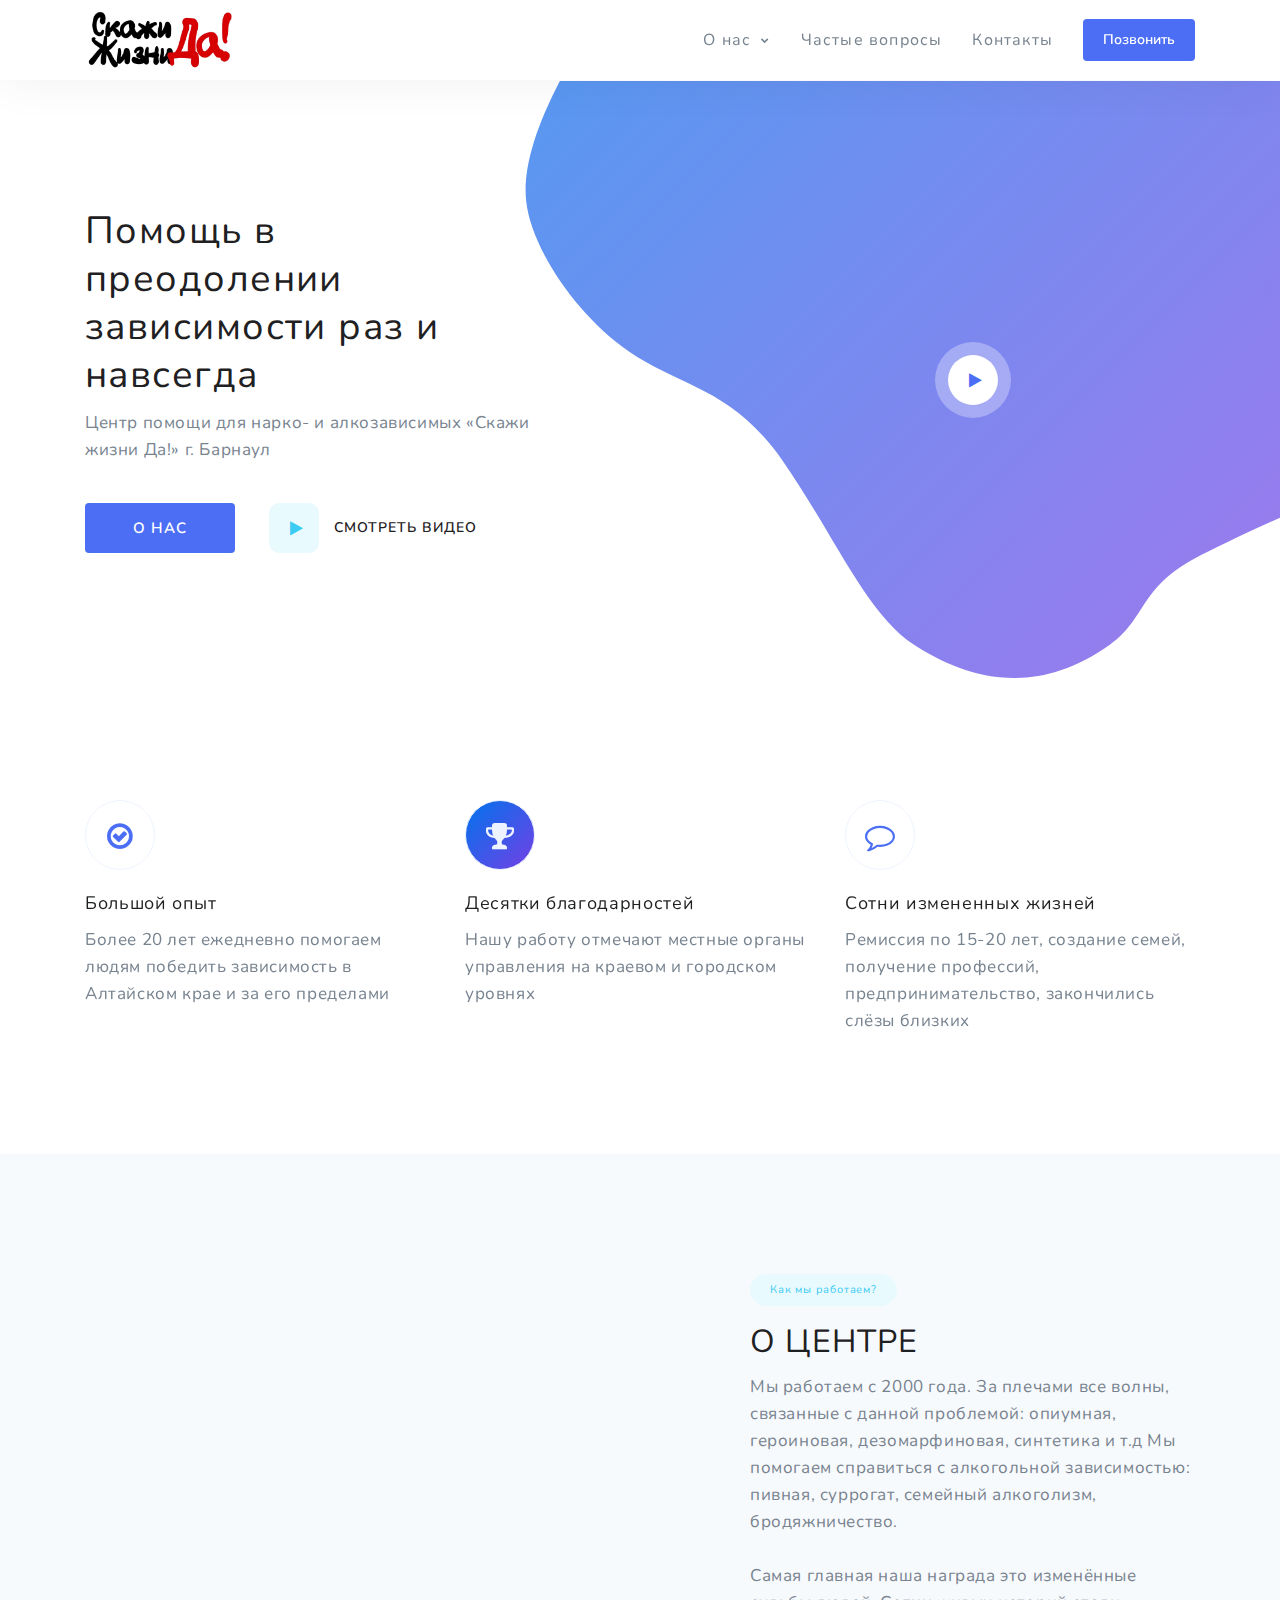
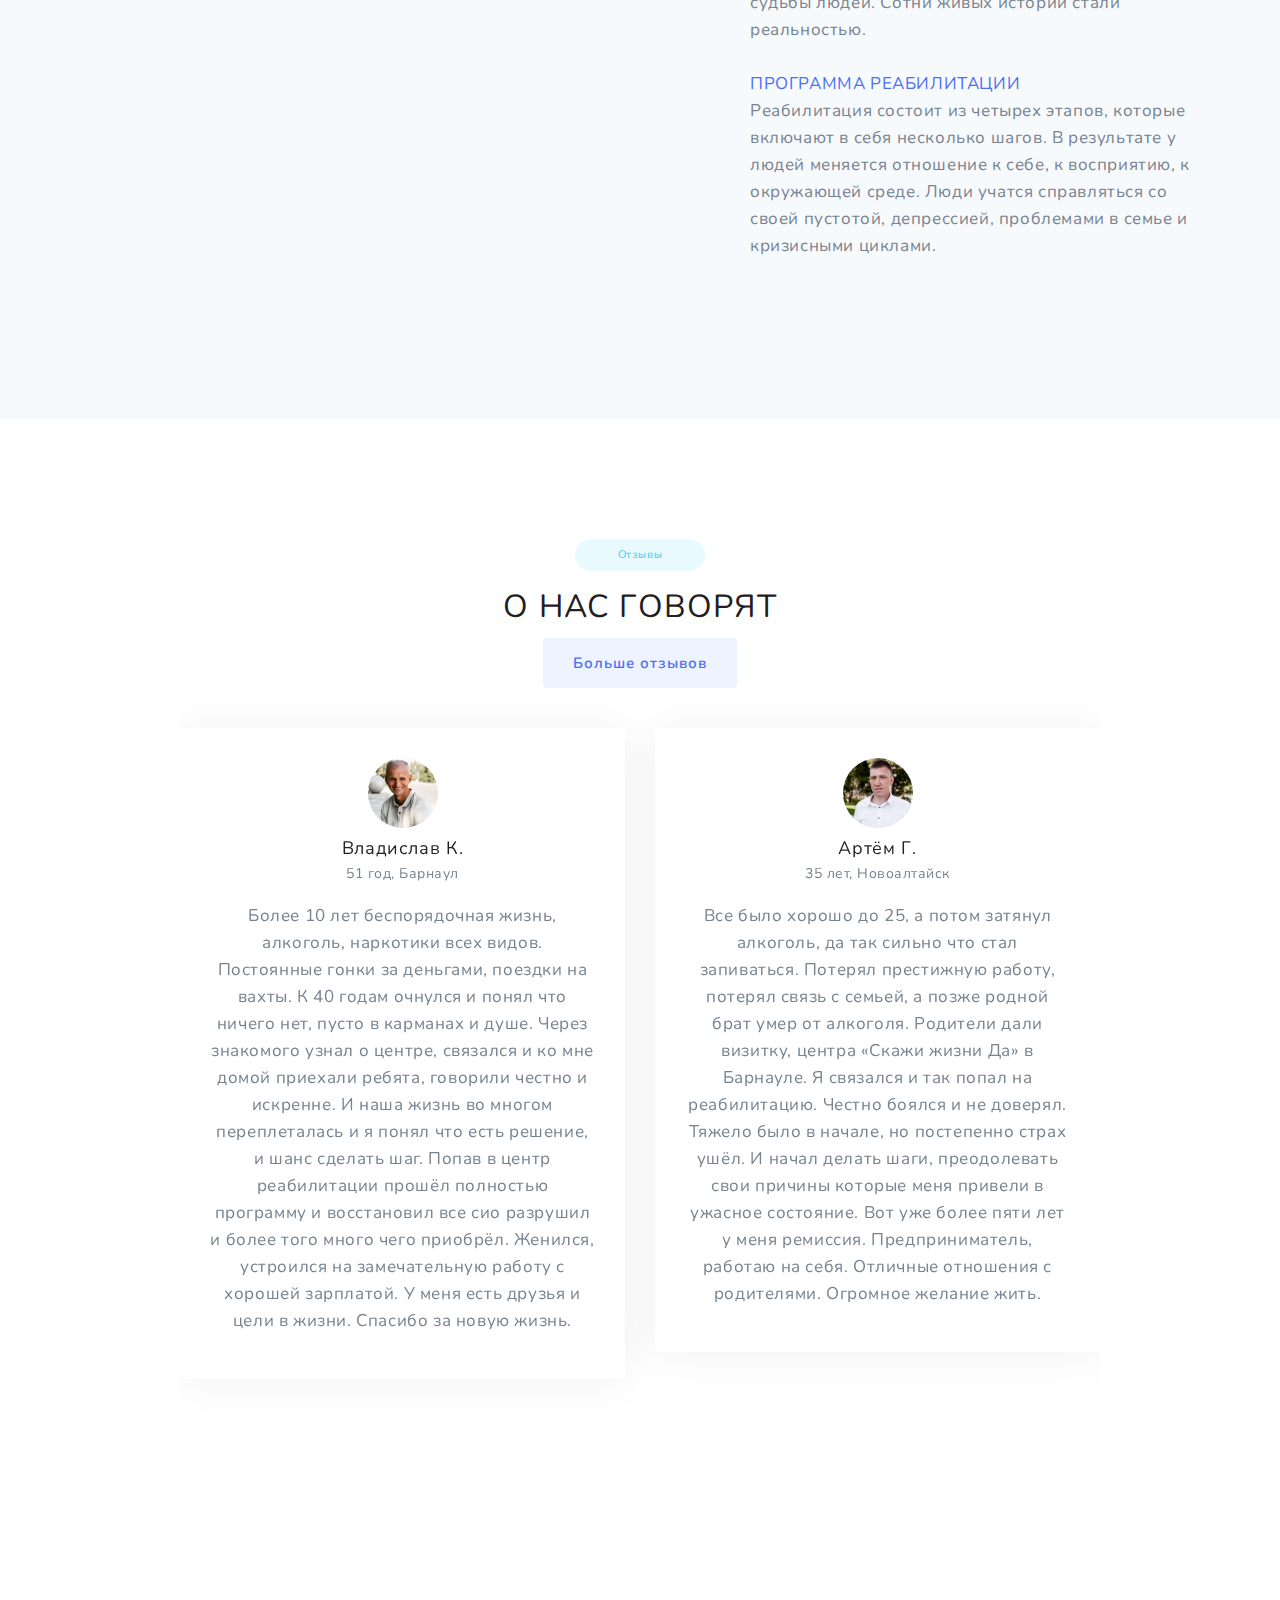
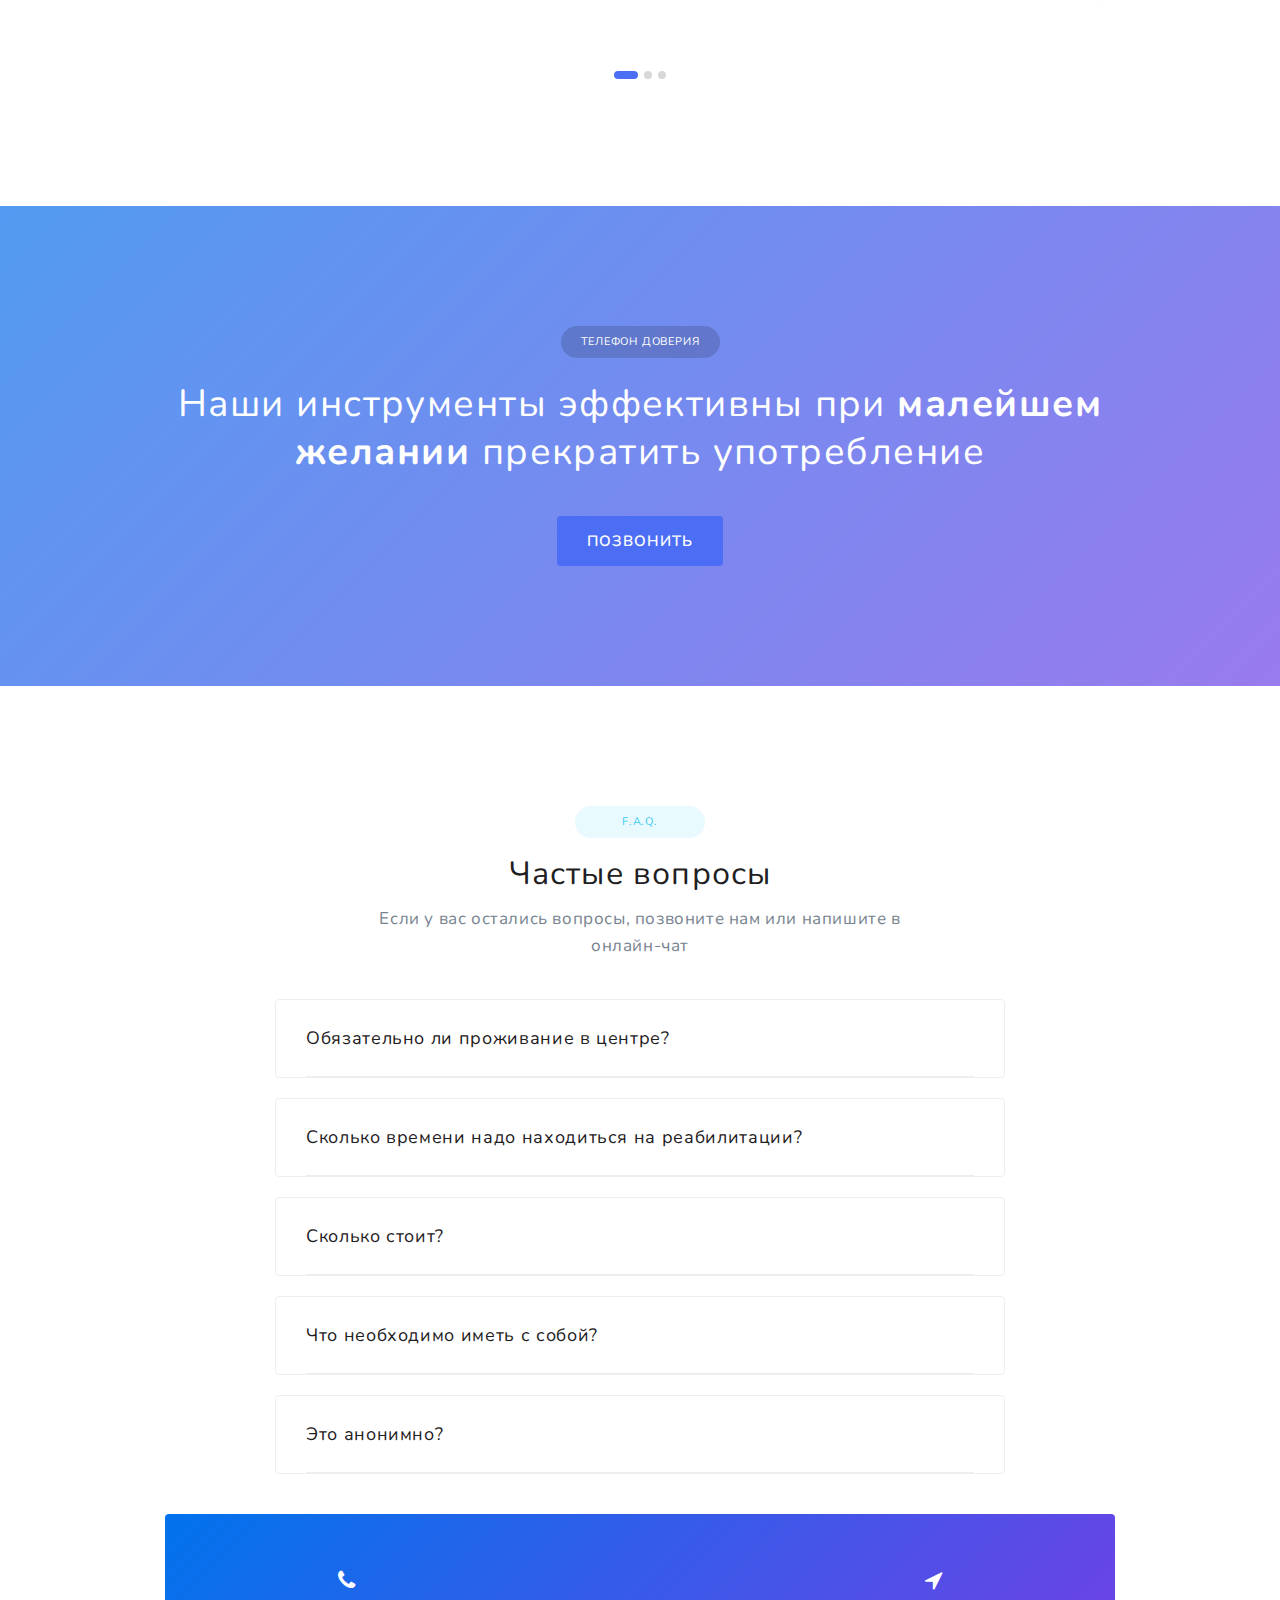
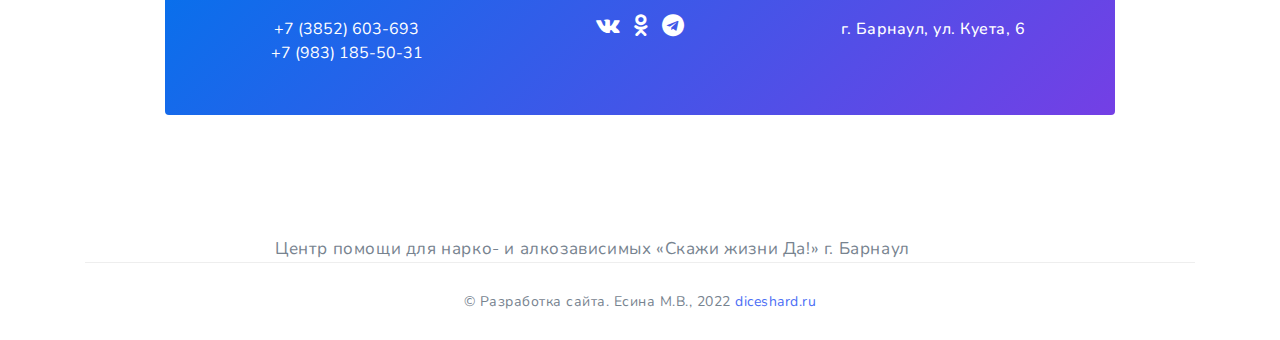
==== index.html @ d2ffb4a4 "photos renamed" ====
<!DOCTYPE html>
<html lang="en">
<head>
	<meta charset="UTF-8">
	<meta http-equiv="X-UA-Compatible" content="IE=edge">
	<meta name="viewport" content="width=device-width, initial-scale=1">
	<title>Центр помощи для нарко- и алкозависимых «Скажи жизни Да!» г. Барнаул</title>
	<meta name="description" content="Реабилитационный центр Барнаул - Скажи жизни да" />
	<meta name="keywords" content="Реабилитация, зависимость, наркомания, алкоголизм, курение, Барнаул, реабилитационный центр" />
	<meta name="author" content="tempload" />

	<!-- Favicon -->
	<link rel="icon" type="image/png" href="assets/images/favicon/favicon.png" />

	<!-- Bootstrap & Plugins CSS -->
	<link href="assets/css/bootstrap.min.css" rel="stylesheet" type="text/css">
	<link href="assets/css/owl.carousel.min.css" rel="stylesheet" type="text/css">
	<link href="assets/css/owl.theme.default.min.css" rel="stylesheet" type="text/css">
	<link href="assets/css/modal-video.min.css" rel="stylesheet" type="text/css">


	<!-- Custom CSS -->
	<link href="assets/css/theme.css" rel="stylesheet" type="text/css">
	<link rel="stylesheet" href="assets/font-awesome/css/font-awesome.css">
</head>
<body>


	<!-- ***** Preloader Start ***** -->
	<div id="preloader">
		<div id="loader" class="spinner">
			<div id="shadow"></div>
			<div id="box"></div>
		</div>
	</div>
	<!-- ***** Preloader End ***** -->


	<!-- Header Start -->
	<header class="main-nav-container box">
		<div class="container">
			<div class="row">
				<div class="col-lg-12">
					<div class="main-nav">
						<!-- Logo Start -->
						<a href="/rehab22/" class="logo pull-left d-flex align-items-center" style="text-decoration: none">
							<img src="assets/images/logo/logo.svg" alt="" width="150">
						</a>
						<!-- Logo End -->

						<!-- Navigation Start -->
						<nav class="menu pull-right">
							<ul class="menu-container list-unstyled d-flex align-items-center">
								<!-- Mega Menu Start -->
								<li class="menu-item open-mini-menu">
									<a class="nav-link submenu-icon" href="javascript:;">О нас</a>
									<div class="mini-menu box overflow-hidden rounded-bottom">
										<div class="row no-gutters">
											<div class="col-lg-6">
												<div class="mini-menu-img imgfix overlay-gradient opacity-80">
													<img src="assets/images/photos/welcome/b1.jpg" alt="">
													<div class="content text-center p-25">
														<h3 class="text-white">Измени свою жизнь уже сейчас!</h3>
														<p class="text-white m-b-20">Звонки анонимны</p>
														<a href="tel:+79831855031" class="button button-success transition-3d-hover text-uppercase">Позвонить</a>
													</div>
												</div>
											</div>
											<div class="col-lg-6 p-l-r-10">
												<a href="#about" class="icon-item border-bottom d-flex justify-content-start align-items-center">
													<div class="text">
														<h6>О центре</h6>
													</div>
												</a>
												<a href="#feedback" class="icon-item border-bottom d-flex justify-content-start align-items-center">
													<div class="text">
														<h6>Отзывы</h6>
													</div>
												</a>
												<a href="materials.html" class="icon-item border-bottom d-flex justify-content-start align-items-center">
													<div class="text">
														<h6>Памятка родителям</h6>
													</div>
												</a>
											</div>
										</div>
									</div>
								</li>
								<!-- Mega Menu End -->

								<!-- Mini Menu Start -->
								<li class="menu-item">
									<a class="nav-link" href="#faq">Частые вопросы</a>
								</li>
								<!-- Mini Menu End -->

								<!-- Mini Menu Start -->
								<li class="menu-item">
									<a class="nav-link" href="#contact">Контакты</a>
								</li>
								<!-- Mini Menu End -->

								<li class="menu-item d-none d-lg-block">
									<a class="nav-button transition-3d-hover" href="tel:+79831855031" target="_blank">Позвонить</a>
								</li>
							</ul>
						</nav>
						<!-- Navigation End -->

						<a class="menu-trigger">
							<span>Меню</span>
						</a>
					</div>
				</div>
			</div>
		</div>
	</header>
	<!-- Header End -->


	<!-- Welcome Start -->
	<section class="welcome-overlay d-flex align-items-center m-t-80">
		<div class="background">
			<div class="bg-image imgfix overlay-gradient opacity-70">
				<img src="assets/images/photos/2.png" alt="">
			</div>
			<div class="bg-1">
				<img src="assets/images/welcome/1.svg" alt="">
			</div>
		</div>
		<div class="content">
			<div class="container">
				<div class="row">
					<div class="col-lg-5">
						<h1 class="m-b-10">Помощь в преодолении зависимости раз и навсегда</h1>
						<p class="m-b-40">Центр помощи для нарко- и алкозависимых «Скажи жизни Да!» г. Барнаул</p>
						<div class="buttons d-flex align-items-center">
							<a href="#about" class="button button-primary transition-3d-hover m-r-30 sm-m-r-0">О НАС</a>
							<a data-video-id="_M1IY6VPi_w" class="video-button oval js-video-btn ml-1 cursor-pointer">
								<div class="play"><i class="fa fa-play"></i></div>
								<span class="video-btn-text">СМОТРЕТЬ ВИДЕО</span>
							</a>
						</div>
					</div>
					<div class="offset-lg-2 col-lg-5 d-flex align-items-center justify-content-center">
						<a data-video-id="_M1IY6VPi_w" class="play-button center-center js-video-btn cursor-pointer">
							<i class="fa fa-play"></i>
						</a>
					</div>
				</div>
			</div>
		</div>
	</section>
	<!-- Welcome End -->
	<!-- Features Start -->
	<section class="p-t-120 p-b-90">
		<div class="container">
			<div class="row">
				<!-- item start -->
				<div class="col-lg-4 col-md-6 col-12 m-b-30" data-scroll-reveal="enter bottom move 50px over 0.6s after 0.2s">
					<div class="features-white-circle gradient">
						<div class="icon m-b-20">
							<i class="fa fa-check-circle-o"></i>
						</div>
						<h5 class="m-b-10">Большой опыт</h5>
						<p>Более 20 лет ежедневно помогаем людям победить зависимость в Алтайcком крае и за его пределами </p>
					</div>
				</div>
				<!-- item end -->

				<!-- item start -->
				<div class="col-lg-4 col-md-6 col-12 m-b-30" data-scroll-reveal="enter bottom move 50px over 0.6s after 0.4s">
					<div class="features-white-circle gradient active">
						<div class="icon m-b-20">
							<i class="fa fa-trophy"></i>
						</div>
						<h5 class="m-b-10">Десятки благодарностей</h5>
						<p>Нашу работу отмечают местные органы управления на краевом и городском уровнях</p>
					</div>
				</div>
				<!-- item end -->

				<!-- item start -->
				<div class="col-lg-4 col-md-6 col-12 m-b-30" data-scroll-reveal="enter bottom move 50px over 0.6s after 0.6s">
					<div class="features-white-circle gradient">
						<div class="icon m-b-20">
							<i class="fa fa-comment-o"></i>
						</div>
						<h5 class="m-b-10">Сотни измененных жизней</h5>
						<p>Ремиссия по 15-20 лет, создание семей, получение профессий, предпринимательство, закончились слёзы близких</p>
					</div>
				</div>
				<!-- item end -->

			</div>
		</div>
	</section>
	<!-- Features End -->


	<!-- About Start -->
	<section class="p-t-120 p-b-120 section-blue" id="about">
		<div class="container">
			<div class="row d-flex align-items-center">
				<!-- left column start -->
				<div class="col-lg-6 sm-margin-bottom-30">
					<div class="row">
						<div class="col-6">
							<div class="h-small rounded overflow-hidden imgfix-animate m-b-30" data-scroll-reveal="enter left move 50px over 0.6s after 0.2s">
								<img src="assets/images/photos/about/01.jpg" alt="">
							</div>
							<div class="h-large rounded overflow-hidden imgfix-animate" data-scroll-reveal="enter left move 50px over 0.6s after 0.2s">
								<img src="assets/images/photos/about/02.jpg" alt="">
							</div>
						</div>
						<div class="col-6">
							<div class="h-large rounded overflow-hidden imgfix-animate m-b-30" data-scroll-reveal="enter right move 50px over 0.6s after 0.2s">
								<img src="assets/images/photos/about/03.jpg" alt="">
							</div>
							<div class="h-small rounded overflow-hidden imgfix-animate" data-scroll-reveal="enter right move 50px over 0.6s after 0.2s">
								<img src="assets/images/photos/about/04.jpg" alt="">
							</div>
						</div>
					</div>
				</div>
				<!-- left column end -->

				<!-- right column start -->
				<div class="offset-lg-1 col-lg-5">
					<div class="header-badge m-b-15">Как мы работаем?</div>
					<h2 class="m-b-10 text-uppercase">О центре</h2>
					<p class="m-b-40">Мы работаем с 2000 года.
За плечами все волны, связанные с данной проблемой: опиумная, героиновая, дезомарфиновая, синтетика и т.д
Мы помогаем справиться с алкогольной зависимостью: пивная, суррогат, семейный алкоголизм, бродяжничество.
						<br><br>
Самая главная наша награда это изменённые судьбы людей. Сотни живых историй стали реальностью.
<br><br><span class="text-color-primary text-uppercase">Программа реабилитации</span><br>
Реабилитация состоит из четырех этапов, которые включают в себя несколько шагов.
						В результате у людей меняется отношение к себе, к восприятию, к окружающей среде. Люди учатся справляться со своей пустотой, депрессией, проблемами в семье и кризисными циклами.
</p>
				</div>
				<!-- right column end -->
			</div>
		</div>
	</section>
	<!-- About End -->


	<!-- Clients Start -->
	<section class="p-t-120 p-b-120" id="feedback">
		<div class="container">
			<div class="row text-center">
				<div class="offset-lg-3 col-lg-6">
					<div class="header-badge m-b-15">Отзывы</div>
					<h2 class="m-b-10 text-uppercase">О нас говорят</h2>
					<a href="https://yandex.ru/maps/197/barnaul/?ll=83.649661%2C53.312331&mode=poi&poi%5Bpoint%5D=83.649015%2C53.312415&poi%5Buri%5D=ymapsbm1%3A%2F%2Forg%3Foid%3D186189930567&tab=reviews&z=18.69" target="_blank" class="button button-primary-soft transition-3d-hover">Больше отзывов</a>
				</div>
			</div>
			<div class="row">
				<div class="offset-lg-1 col-lg-10">
					<div class="slider-2-col owl-carousel blue-dots padding-slider">
						<!-- item start -->
						<div class="box rounded p-30 text-center">
							<div class="profile-photo d-inline-block rounded-circle overflow-hidden">
								<img src="assets/images/photos/profile/70/1.jpg" alt="">
							</div>
							<h5>Владислав К.</h5>
							<span class="d-block m-b-15">51 год, Барнаул</span>
							<p class="m-b-15">Более 10 лет беспорядочная жизнь, алкоголь, наркотики всех видов. Постоянные гонки за деньгами, поездки на вахты. К 40 годам очнулся и понял что ничего нет, пусто в карманах и душе. Через знакомого узнал о центре, связался и ко мне домой приехали ребята, говорили честно и искренне. И наша жизнь во многом переплеталась и я понял что есть решение, и шанс сделать шаг. Попав в центр реабилитации прошёл полностью программу и восстановил все сио разрушил и более того много чего приобрёл. Женился, устроился на замечательную работу с хорошей зарплатой. У меня есть друзья и цели в жизни. Спасибо за новую жизнь.</p>
						</div>
						<!-- item end -->

						<!-- item start -->
						<div class="box rounded p-30 text-center">
							<div class="profile-photo d-inline-block rounded-circle overflow-hidden">
								<img src="assets/images/photos/profile/70/2.jpg" alt="">
							</div>
							<h5>Артём Г.</h5>
							<span class="d-block m-b-15">35 лет, Новоалтайск</span>
							<p class="m-b-15">Все было хорошо до 25, а потом затянул алкоголь, да так сильно что стал запиваться. Потерял престижную работу, потерял связь с семьей, а позже родной брат умер от алкоголя.
Родители дали визитку, центра «Скажи жизни Да» в Барнауле. Я связался и так попал на реабилитацию. Честно боялся и не доверял. Тяжело было в начале, но постепенно страх ушёл. И начал делать шаги, преодолевать свои причины которые меня привели в ужасное состояние. Вот уже более пяти лет у меня ремиссия. Предприниматель, работаю на себя. Отличные отношения с родителями. Огромное желание жить.</p>
						</div>
						<!-- item end -->

						<!-- item start -->
						<div class="box rounded p-30 text-center">
							<div class="profile-photo d-inline-block rounded-circle overflow-hidden">
								<img src="assets/images/photos/profile/70/3.jpg" alt="">
							</div>
							<h5>Влад Б.</h5>
							<span class="d-block m-b-15">52 года, Новосибирск</span>
							<p class="m-b-15">Около 20 лет наркозависимость, потеря отношений со всеми родственниками. Потерял весь смысл жизни. Так привык жить под наркотиками, что даже не мог представить как можно по другому. Страх бросить, потому что не верил что получится, и не понимал и что дальше. 20 лет это большой стаж. Привычки, мысли, окружение и образ жизни. Слёзы матери, меня все таки побудили по интересоваться как можно выйти из этого. Мама была в возрасте, и для меня это стало сильным толчком. Вдруг получится.
Встретил знакомого, которого очень хорошо знал и до и после. И был в шоке, как он изменился. Рассказал что уже больше года как вернулся из Барнаула, центра помощи. И ему сильно помогли. Он созвонился и на следующий день я поехал. Был удивлён отношением ко мне, ведь я наркоман конченый. Изо дня в день мне было не легко, но с помощью ребят справлялся со своими трудностями. И вот уже 9 лет, я веду трезвый образ жизни. Я знаю что такое счастье и настоящая радость.</p>
						</div>
						<!-- item end -->

						<!-- item start -->
						<div class="box rounded p-30 text-center">
							<div class="profile-photo d-inline-block rounded-circle overflow-hidden">
								<img src="assets/images/photos/profile/70/4.jpg" alt="">
							</div>
							<h5>Евгения С. </h5>
							<span class="d-block m-b-15">38 лет, Барнаул</span>
							<p class="m-b-15">Родилась не далеко столицы края, жизнь как жизнь. Молодой возраст, хотелось интересоваться чем-то, узнавать новые ощущения. И так я попробовала наркотики, как обычно, думала, попробовала и брошу. Но не тут то было, затянуло, хотелось покончить жизнью.
Проблема стала очевидна родителям и родственникам. Узнали о таком центре в городе, и помогли мне туда уехать. Не знала куда, зачем, до конца не понимала, что дальше. Но буквально на следующий день мне стало спокойно, и что удивительно у меня не было ломки, сон быстро восстановился. И я стала проходить программу, счастью родителей не было предела. Моя жизнь наполнилась красками, творчеством и активностью. Через три года я вышла замуж и стала мамой. 10 лет я живу полноценней жизнью и счастлива. Не вспоминая все прошлое. Спасибо центру за помощь.</p>
						</div>
						<!-- item end -->
						<!-- item start -->
						<div class="box rounded p-30 text-center">
							<div class="profile-photo d-inline-block rounded-circle overflow-hidden">
								<img src="assets/images/photos/profile/70/5.jpg" alt="">
							</div>
							<h5>Алексндр П.</h5>
							<span class="d-block m-b-15">47 лет, Барнаул </span>
							<p class="m-b-15">47 лет, Барнаул
В 90х замотало по полной, криминал, улица, наркотики. Несколько отбываний в местах не столь отдаленных. В суматохе жизни, женился и родили ребёнка. Было страшно за будущее сына. Все развалилось спусти три года. Я опять в тюрьме. Вышел и за старое..
И вот сижу разбитый, худой, смерть перед глазами. И здесь товарищ рассказывает о центре. И тут что-то нашло на меня, и тут же поехал. Что мне помогло добиться результата? Это больная пропасть и решение. Это мне дало сильный толчок. Сегодня восстановил отношения семьей, сын не нарадуется, я высококвалифицированный специалист, с хорошей зарплатой. Жизнь кипит, все отлично. Уже 8 лет и только вперёд!</p>
						</div>
						<!-- item end -->

					</div>
				</div>
			</div>
		</div>
	</section>
	<!-- Clients End -->


	<!-- Parallax Start -->
	<section class="parallax overlay-gradient opacity-70" data-image-src="assets/images/photos/5.png">
		<div class="content">
			<div class="container">
				<div class="row text-center">
					<div class=" col-lg-12">
						<div class="header-badge-black m-b-15 text-uppercase">Телефон доверия</div>
						<h1 class="display-5 text-white m-b-40">Наши инструменты эффективны при <strong>малейшем желании</strong> прекратить употребление </h1>
						<a href="tel:+79831855031" class="button button-primary transition-3d-hover text-uppercase">Позвонить</a>
					</div>
				</div>
			</div>
		</div>
	</section>
	<!-- Parallax End -->

		<!-- Faq Start -->
	<section class="p-t-120 p-b-100" id="faq">
		<div class="container">
			<div class="row text-center">
				<div class="offset-lg-3 col-lg-6">
					<div class="header-badge m-b-15">F.A.Q.</div>
					<h2 class="m-b-10">Частые вопросы</h2>
					<p class="m-b-40">Если у вас остались вопросы, позвоните нам или напишите в онлайн-чат</p>
				</div>
			</div>
			<div class="row">
				<div class="offset-lg-2 col-lg-8">
					<div class="faq" id="accordion">
						<div class="card">
							<div class="card-header" id="faqHeading-1">
								<div class="mb-0">
									<h5 class="faq-title" data-toggle="collapse" data-target="#faqCollapse-1" data-aria-expanded="true" data-aria-controls="faqCollapse-1">
										Обязательно ли проживание в центре?
									</h5>
								</div>
							</div>
							<div id="faqCollapse-1" class="collapse" aria-labelledby="faqHeading-1" data-parent="#accordion">
								<div class="card-body">
									<p>У нас проходят встречи и консультации, которые помогают в ряде вопросов. А также есть группы для тех, кто был на реабилитации, поддержка для социализации.
Курс реабилитации только стационарно, проживая в самом центре. </p>
								</div>
							</div>
						</div>
						<div class="card">
							<div class="card-header" id="faqHeading-2">
								<div class="mb-0">
									<h5 class="faq-title" data-toggle="collapse" data-target="#faqCollapse-2" data-aria-expanded="false" data-aria-controls="faqCollapse-2">
										Сколько времени надо находиться на реабилитации?
									</h5>
								</div>
							</div>
							<div id="faqCollapse-2" class="collapse" aria-labelledby="faqHeading-2" data-parent="#accordion">
								<div class="card-body">
									<p>Программа рассчитана ориентировочно от 9-12 месяцев. Но также есть индивидуальный подход. Эффективность напрямую зависит от количества времени и качества прохождения курса.</p>
								</div>
							</div>
						</div>
						<div class="card">
							<div class="card-header" id="faqHeading-3">
								<div class="mb-0">
									<h5 class="faq-title" data-toggle="collapse" data-target="#faqCollapse-3" data-aria-expanded="false" data-aria-controls="faqCollapse-3">
										Сколько стоит?
									</h5>
								</div>
							</div>
							<div id="faqCollapse-3" class="collapse" aria-labelledby="faqHeading-3" data-parent="#accordion">
								<div class="card-body">
									<p>Помощь мы оказываем бесплатно, а именно: поддержка, консультации и все инструменты, которые входят в программу. Но есть прожиточный минимум: 370 рублей в день, которые идут на питание, коммунальные услуги и бытовые средства (если есть такая возможность у человека, который поступает). Наш смысл помочь, а не заработать! </p>
								</div>
							</div>
						</div>
						<div class="card">
							<div class="card-header" id="faqHeading-4">
								<div class="mb-0">
									<h5 class="faq-title" data-toggle="collapse" data-target="#faqCollapse-4" data-aria-expanded="false" data-aria-controls="faqCollapse-4">
										Что необходимо иметь с собой?
									</h5>
								</div>
							</div>
							<div id="faqCollapse-4" class="collapse" aria-labelledby="faqHeading-4" data-parent="#accordion">
								<div class="card-body">
									<p>Принцип тот же, как когда человек поступает в больницу. Если есть возможность у человека, это постельное бельё и сменная одежда. И документ удостоверяющий личность для заключения договора об оказании социальной помощи. </p>
								</div>
							</div>
						</div>
						<div class="card">
							<div class="card-header" id="faqHeading-5">
								<div class="mb-0">
									<h5 class="faq-title" data-toggle="collapse" data-target="#faqCollapse-5" data-aria-expanded="false" data-aria-controls="faqCollapse-5">
										Это анонимно?
									</h5>
								</div>
							</div>
							<div id="faqCollapse-5" class="collapse" aria-labelledby="faqHeading-5" data-parent="#accordion">
								<div class="card-body">
									<p>Да </p>
								</div>
							</div>
						</div>
					</div>
				</div>
			</div>
		</div>
	</section>
	<!-- Faq End -->


	<!-- Map Start -->
	<section class="p-b-120 position-relative z-i-2" id="contact">
		<div class="container">
			<div class="row">
				<div class="col-lg-12">
<!--					<div class="h-400 map-canvas sm-m-b-30 rounded overflow-hidden" data-zoom="12" data-lat="-37.811085" data-lng="144.955631" data-type="roadmap" data-hue="#ffc400" data-title="Bodrum" data-icon-path="../assets/images/marker/1.png" data-content="455 West Orchard Street<br>Kings Mountain, NC 28086<br><br><a href='mailto:support@yourbrand.com'>support@yourbrand.com</a>"></div>-->
					<script type="text/javascript" charset="utf-8" async src="https://api-maps.yandex.ru/services/constructor/1.0/js/?um=constructor%3A1869a7ca67c184e9b685bbe5b8e2a020d7dfc3834c6816906e015b0f43402365&amp;width=100%25&amp;height=400&amp;lang=ru_RU&amp;scroll=true"></script>
				</div>
				<div class="offset-1 col-10 p-50 rounded back-gradient m-t-n80">
					<div class="row text-center">
						<div class="col-lg-4 sm-m-b-30 links">
							<i class="fa fa-phone f-s-22 text-white d-block m-b-20"></i>
							<a href="tel:+73852603693" class="text-white">+7 (3852) 603-693<br></a>
							<a href="tel:+79831855031" class="text-white">+7 (983) 185-50-31</a>
						</div>
						<div class="col-lg-4 links">
							<br><br>
							<span>
								<a class="link-white-d-n f-s-14" href="https://vk.com/public214115218" target="_blank"><i class="fa fa-vk f-s-22 text-white m-b-20"></i></a>
								<a class="link-white-d-n f-s-14" href="https://ok.ru/group/70000000063218" target="_blank"><i class="fa fa-odnoklassniki f-s-22 text-white mx-2"></i></a>
								<a class="link-white-d-n f-s-14" href="/" target="_blank"><i class="fa fa-telegram f-s-22 text-white m-b-20"></i></a>
							</span>
						</div>
						<div class="col-lg-4 sm-m-b-30">
							<i class="fa fa-location-arrow f-s-22 text-white d-block m-b-20"></i>
							<span class="text-white h6">г. Барнаул, ул. Куета, 6</span>
						</div>
					</div>
				</div>
			</div>
		</div>
	</section>
	<!-- Map End -->

	<button onclick="topFunction()" id="btn-up" title="Наверх"><i class="fa fa-arrow-up"></i></button>

	<!-- Footer Start -->
	<footer class="footer">
		<div class="container">
			<div class="row">
				<div class="offset-lg-2 col-lg-8">
					<p>Центр помощи для нарко- и алкозависимых «Скажи жизни Да!» г. Барнаул</p>
				</div>
			</div>

			<div class="row">
				<div class="col-lg-12 links">
					<p class="copyright text-center">© Разработка сайта. Есина М.В., 2022 <a href="https:\\diceshard.ru" class="text-color-primary">diceshard.ru</a></p>
				</div>
			</div>
		</div>
	</footer>
	<!-- Footer End -->

	<!-- jQuery -->
	<script src="assets/js/jquery-2.1.0.min.js"></script>

	<!-- Bootstrap -->
	<script src="assets/js/popper.js"></script>
	<script src="assets/js/bootstrap.min.js"></script>

	<!-- Plugins -->
	<script src="assets/js/scrollreveal.min.js"></script>
	<script src="assets/js/imgfix.min.js"></script>
	<script src="assets/js/owl.carousel.min.js"></script>
	<script src="assets/js/parallax.min.js"></script>
	<script src="assets/js/waypoints.min.js"></script>
	<script src="assets/js/jquery.counterup.min.js"></script>
	<script src="assets/js/modal-video.js"></script>
	<script src="assets/js/custom.js"></script>
	<script>window.addEventListener('DOMContentLoaded',function(){
				new ModalVideo(".js-video-btn");
			});</script>
	<script>

	</script>

	<!-- Global Init -->
	<script src="assets/js/global.js"></script>
</body>
</html>
---- assets/css/modal-video.min.css ----
@keyframes modal-video{from{opacity:0}to{opacity:1}}@keyframes modal-video-inner{from{transform:translate(0, 100px)}to{transform:translate(0, 0)}}.modal-video{position:fixed;top:0;left:0;width:100%;height:100%;background-color:rgba(0,0,0,0.5);z-index:1000000;cursor:pointer;opacity:1;animation-timing-function:ease-out;animation-duration:.3s;animation-name:modal-video;-webkit-transition:opacity .3s ease-out;-moz-transition:opacity .3s ease-out;-ms-transition:opacity .3s ease-out;-o-transition:opacity .3s ease-out;transition:opacity .3s ease-out}.modal-video-close{opacity:0}.modal-video-close .modal-video-movie-wrap{-webkit-transform:translate(0, 100px);-moz-transform:translate(0, 100px);-ms-transform:translate(0, 100px);-o-transform:translate(0, 100px);transform:translate(0, 100px)}.modal-video-body{max-width:960px;width:100%;height:100%;margin:0 auto;padding:0 10px;display:flex;justify-content:center;box-sizing:border-box}.modal-video-inner{display:flex;justify-content:center;align-items:center;width:100%;height:100%}@media (orientation: landscape){.modal-video-inner{padding:10px 60px;box-sizing:border-box}}.modal-video-movie-wrap{width:100%;height:0;position:relative;padding-bottom:56.25%;background-color:#333;animation-timing-function:ease-out;animation-duration:.3s;animation-name:modal-video-inner;-webkit-transform:translate(0, 0);-moz-transform:translate(0, 0);-ms-transform:translate(0, 0);-o-transform:translate(0, 0);transform:translate(0, 0);-webkit-transition:-webkit-transform .3s ease-out;-moz-transition:-moz-transform .3s ease-out;-ms-transition:-ms-transform .3s ease-out;-o-transition:-o-transform .3s ease-out;transition:transform .3s ease-out}.modal-video-movie-wrap iframe{position:absolute;top:0;left:0;width:100%;height:100%}.modal-video-close-btn{position:absolute;z-index:2;top:-45px;right:0;display:inline-block;width:35px;height:35px;overflow:hidden;border:none;background:transparent}@media (orientation: landscape){.modal-video-close-btn{top:0;right:-45px}}.modal-video-close-btn:before{transform:rotate(45deg)}.modal-video-close-btn:after{transform:rotate(-45deg)}.modal-video-close-btn:before,.modal-video-close-btn:after{content:'';position:absolute;height:2px;width:100%;top:50%;left:0;margin-top:-1px;background:#fff;border-radius:5px;margin-top:-6px}
---- assets/css/theme.css ----
/* ----------------------------------------------------------------------------------------
Template: Bodrum - Modular Multi Purpose HTML5 Template
Version: 1.0.8
Author: Tempload - support@tempload.com
 -----------------------------------------------------------------------------------------*/
/* ---------------------------------------------
Table of contents
------------------------------------------------
- font & settings
- keyframes
- preloader
- global
- typography
- utilities
- buttons
- header
- welcome
- parallax
- features
- blog
- pricing
- login
- faq
- footer

--------------------------------------------- */
/* 
---------------------------------------------
font & settings
--------------------------------------------- 
*/
@import url("https://fonts.googleapis.com/css?family=Nunito:300,400,600,700&display=swap&subset=latin-ext");
/* 
---------------------------------------------
keyframes
--------------------------------------------- 
*/
@keyframes loader {
  0% {
    left: -100px;
  }
  100% {
    left: 110%;
  }
}

@keyframes animate {
  17% {
    border-bottom-right-radius: 3px;
  }
  25% {
    transform: translateY(9px) rotate(22.5deg);
  }
  50% {
    transform: translateY(18px) scale(1, 0.9) rotate(45deg);
    border-bottom-right-radius: 40px;
  }
  75% {
    transform: translateY(9px) rotate(67.5deg);
  }
  100% {
    transform: translateY(0) rotate(90deg);
  }
}

@keyframes shadow {
  50% {
    transform: scale(1.2, 1);
  }
}

@-webkit-keyframes welcome-flip-animation {
  0% {
    -webkit-transform: translateY(0);
    transform: translateY(0);
  }
  50% {
    -webkit-transform: translateY(calc(-100% - -760px));
    transform: translateY(calc(-100% - -760px));
  }
  100% {
    -webkit-transform: translateY(0);
    transform: translateY(0);
  }
}

@keyframes welcome-flip-animation {
  0% {
    -webkit-transform: translateY(0);
    transform: translateY(0);
  }
  50% {
    -webkit-transform: translateY(calc(-100% - -760px));
    transform: translateY(calc(-100% - -760px));
  }
  100% {
    -webkit-transform: translateY(0);
    transform: translateY(0);
  }
}

@-webkit-keyframes driving {
  0% {
    -webkit-transform: translateY(-650px);
    transform: translateY(-650px);
  }
  100% {
    -webkit-transform: translateY(0);
    transform: translateY(0);
  }
}

@keyframes driving {
  0% {
    -webkit-transform: translateY(-650px);
    transform: translateY(-650px);
  }
  100% {
    -webkit-transform: translateY(0);
    transform: translateY(0);
  }
}

i {
  font-style: normal;
}
.links a {
  text-decoration: none;
}
.links a:hover {
  font-weight: bolder;
}
.cursor-pointer{
  cursor:pointer;
}
.material h5{
  font-weight: bold;
}
.material h6{
  font-weight: bold;
  letter-spacing: 0.60px;
  margin-top: 1rem;
}
.material ul{
  font-size: 17px;
  letter-spacing: 0.60px;
}
#btn-up {
    display: none;
    position: fixed;
    bottom: 20px;
    right: 30px;
    z-index: 99;
    border: 1px solid #EDF3FF;
    background: rgba(255, 255, 255, 0.10);
    color: rgba(76, 110, 245, 0.7);
    cursor: pointer;
    padding: 15px;
    border-radius: 4px;
    font-size: 18px;
	transition: all 0.3s ease 0s;
}

#btn-up:hover {
    background-color: #4c6ef5;
	color: white;

}
/* 
---------------------------------------------
preloader
--------------------------------------------- 
*/
#preloader {
  overflow: hidden;
  background: #4c6ef5;
  left: 0;
  right: 0;
  top: 0;
  bottom: 0;
  position: fixed;
  z-index: 9999;
}

#preloader #loader {
  position: absolute;
  top: calc(50% - 20px);
  left: calc(50% - 20px);
}

#preloader #loader #box {
  width: 50px;
  height: 50px;
  background: #fff;
  animation: animate .5s linear infinite;
  position: absolute;
  top: 0;
  left: 0;
  border-radius: 3px;
}

#preloader #loader #shadow {
  width: 50px;
  height: 5px;
  background: #000;
  opacity: 0.1;
  position: absolute;
  top: 59px;
  left: 0;
  border-radius: 50%;
  animation: shadow .5s linear infinite;
}

/* 
---------------------------------------------
global
--------------------------------------------- 
*/
html, body {
  font-family: "Nunito", sans-serif;
  font-weight: 400;
  background-color: #fff;
  font-size: 16px;
  -ms-text-size-adjust: 100%;
  -webkit-font-smoothing: antialiased;
  -moz-osx-font-smoothing: grayscale;
  overflow-x: hidden;
}

.overflow-unset {
  overflow: unset !important;
}

.overflow-initial {
  overflow: initial !important;
}

::selection {
  background: #4c6ef5;
  color: #fff;
}

::-moz-selection {
  background: #4c6ef5;
  color: #fff;
}

.body-gray {
  background: #F8F9FA;
}

ul {
  margin-bottom: 0px;
}

.section-blue {
  background: #F7FAFD !important;
}

.box {
  background: #fff;
  box-shadow: 0 2px 48px 0 rgba(0, 0, 0, 0.06);
}

.box.top-paper {
  position: relative;
}

.box.top-paper:before {
  content: '';
  position: absolute;
  width: 94%;
  height: 23px;
  top: -23px;
  left: 0px;
  right: 0px;
  margin: auto;
  border-top-left-radius: 4px;
  border-top-right-radius: 4px;
  background: #fff;
  opacity: .27;
}

.box.top-paper:after {
  content: '';
  position: absolute;
  width: 97%;
  height: 12px;
  top: -12px;
  left: 0px;
  right: 0px;
  margin: auto;
  border-top-left-radius: 4px;
  border-top-right-radius: 4px;
  background: #fff;
  opacity: .60;
}

.border-box {
  border: 1px solid #E7EAF3;
}

.bg-gray {
  background: #F8F9FA;
}

.bg-dark {
  background: #1A2A4F !important;
}

.bg-primary {
  background: #4c6ef5 !important;
}

.bg-primary-soft {
  background: #EDF3FF !important;
}

.bg-success {
  background: #3BCBF3 !important;
}

.bg-success-soft {
  background: #e9faff !important;
}

.bg-warning {
  background: #FDBF30 !important;
}

.bg-danger {
  background: #DE4437 !important;
}

.border-top {
  border-top: 1px solid #EEEEEE !important;
}

.border-bottom {
  border-bottom: 1px solid #EEEEEE !important;
}

.divider {
  border-top: 1px solid #EEEEEE;
}

.profile-photo {
  width: 70px;
  height: 70px;
  background: #EDF3FF;
}

.header-badge {
  height: 32px;
  line-height: 32px;
  text-align: center;
  background: #e9faff;
  display: inline-block;
  padding: 0px 20px;
  min-width: 130px;
  font-weight: 400;
  font-size: 11px;
  letter-spacing: 0.80px;
  color: #3BCBF3;
  -webkit-border-radius: 100px;
  -moz-border-radius: 100px;
  border-radius: 100px;
}

.header-badge-black {
  height: 32px;
  line-height: 32px;
  text-align: center;
  position: relative;
  display: inline-block;
  padding: 0px 20px;
  min-width: 130px;
  font-weight: 400;
  font-size: 11px;
  letter-spacing: 0.80px;
  color: #fff;
  overflow: hidden;
  -webkit-border-radius: 100px;
  -moz-border-radius: 100px;
  border-radius: 100px;
}

.header-badge-black:before {
  content: '';
  position: absolute;
  width: 100%;
  height: 100%;
  left: 0px;
  z-index: -1;
  opacity: .15;
  background: #000;
}

.header-badge-white {
  height: 32px;
  line-height: 32px;
  text-align: center;
  position: relative;
  display: inline-block;
  padding: 0px 20px;
  min-width: 130px;
  font-weight: 400;
  font-size: 11px;
  letter-spacing: 0.80px;
  color: #fff;
  overflow: hidden;
  -webkit-border-radius: 100px;
  -moz-border-radius: 100px;
  border-radius: 100px;
}

.header-badge-white:before {
  content: '';
  position: absolute;
  width: 100%;
  height: 100%;
  left: 0px;
  z-index: -1;
  opacity: .15;
  background: #fff;
}

.icon-list:hover p {
  padding-left: 5px;
}

.icon-list .icon {
  display: inline-block;
  width: 30px;
  height: 30px;
  line-height: 30px;
  text-align: center;
  background: #EDF3FF;
  -webkit-border-radius: 100px;
  -moz-border-radius: 100px;
  border-radius: 100px;
  color: #4c6ef5;
  font-size: 12px;
  margin-right: 15px;
}

.icon-list p {
  -webkit-transition: all 0.3s ease 0s;
  -moz-transition: all 0.3s ease 0s;
  -o-transition: all 0.3s ease 0s;
  transition: all 0.3s ease 0s;
}

.client-social li a {
  display: inline-block;
  width: 40px;
  height: 40px;
  line-height: 40px;
  -webkit-border-radius: 100px;
  -moz-border-radius: 100px;
  border-radius: 100px;
  background: #EDF3FF;
  font-size: 16px;
  color: #4c6ef5;
  margin: 0px 7px;
}

.client-social-no-bg li a {
  display: inline-block;
  font-size: 14px;
  color: #4c6ef5;
  margin: 0px 7px;
}

.client-social-no-bg li:first-child a {
  margin-left: 0px;
}

.dots-top-30 .owl-dots {
  margin-top: 20px;
}

.dots-left .owl-dots {
  text-align: left !important;
}

.blue-dots .owl-dots {
  text-align: center;
}

.blue-dots .owl-dots .owl-dot {
  width: 8px;
  height: 8px;
  background: #D8D8D8;
  -webkit-border-radius: 100px;
  -moz-border-radius: 100px;
  border-radius: 100px;
  margin: 0px 3px;
  outline: none;
  -webkit-transition: all 0.3s ease 0s;
  -moz-transition: all 0.3s ease 0s;
  -o-transition: all 0.3s ease 0s;
  transition: all 0.3s ease 0s;
}

.blue-dots .owl-dots .owl-dot.active {
  background: #4c6ef5;
  width: 24px;
}

.success-dots .owl-dots {
  text-align: center;
}

.success-dots .owl-dots .owl-dot {
  width: 8px;
  height: 8px;
  background: #EDF3FF;
  -webkit-border-radius: 100px;
  -moz-border-radius: 100px;
  border-radius: 100px;
  margin: 0px 3px;
  outline: none;
  -webkit-transition: all 0.3s ease 0s;
  -moz-transition: all 0.3s ease 0s;
  -o-transition: all 0.3s ease 0s;
  transition: all 0.3s ease 0s;
}

.success-dots .owl-dots .owl-dot.active {
  background: #3BCBF3;
  width: 24px;
}

.padding-slider .owl-stage-outer {
  padding-top: 40px;
  padding-bottom: 40px;
}

.input-buttons {
  height: 52px;
  width: 100%;
  position: relative;
  -webkit-border-radius: 4px;
  -moz-border-radius: 4px;
  border-radius: 4px;
  overflow: hidden;
  box-shadow: 0 2px 48px 0 rgba(0, 0, 0, 0.06);
  border: 1px solid #E7EAF3;
}

.input-buttons.success button {
  background: #3BCBF3;
}

.input-buttons.danger button {
  background: #DE4437;
}

.input-buttons.warning button {
  background: #FDBF30;
}

.input-buttons.gradient {
  border: none;
}

.input-buttons.gradient button {
  background-image: linear-gradient(135deg, #0173EC 0%, #743FE5 100%);
}

.input-buttons input {
  position: absolute;
  width: 100%;
  height: 100%;
  border: none;
  outline: none;
  padding-left: 20px;
  padding-right: 60px;
  font-weight: 400;
  font-size: 14px;
  letter-spacing: 0.50px;
  color: #77838F;
  left: 0px;
  -webkit-transition: all 0.3s ease 0s;
  -moz-transition: all 0.3s ease 0s;
  -o-transition: all 0.3s ease 0s;
  transition: all 0.3s ease 0s;
}

.input-buttons input:focus {
  padding-left: 25px;
}

.input-buttons input::-webkit-input-placeholder {
  font-weight: 400;
  font-size: 14px;
  letter-spacing: 0.50px;
  color: #77838F;
}

.input-buttons input:-moz-placeholder {
  font-weight: 400;
  font-size: 14px;
  letter-spacing: 0.50px;
  color: #77838F;
}

.input-buttons button {
  position: absolute;
  width: 40px;
  height: 40px;
  line-height: 40px;
  text-align: center;
  border: none;
  -webkit-border-radius: 4px;
  -moz-border-radius: 4px;
  border-radius: 4px;
  background: #4c6ef5;
  font-size: 20px;
  color: #fff;
  letter-spacing: 0px;
  outline: none;
  right: 5px;
  top: 5px;
  padding: 0px;
}

#sidebar.sticky {
  float: none;
  position: fixed;
  top: 20px;
  z-index: 1;
  left: auto;
}

.sticky-top {
  z-index: 2 !important;
}

.form-item .lbl {
  display: block;
  font-weight: 600;
  font-size: 13px;
  letter-spacing: 0.50px;
  color: #1E2022;
  text-transform: uppercase;
  margin-bottom: 10px;
}

.form-item .input, .form-item .textarea {
  width: 100%;
  height: 52px;
  border: 1px solid #D5DAE2;
  outline: none;
  -webkit-transition: all 0.3s ease 0s;
  -moz-transition: all 0.3s ease 0s;
  -o-transition: all 0.3s ease 0s;
  transition: all 0.3s ease 0s;
  padding: 0px 20px;
  -webkit-border-radius: 4px;
  -moz-border-radius: 4px;
  border-radius: 4px;
  font-weight: 400;
  font-size: 14px;
  letter-spacing: 0.50px;
  color: #1E2022;
}

.form-item .input:focus, .form-item .textarea:focus {
  border: 1px solid #4c6ef5;
  padding-left: 25px;
}

.form-item .input::-webkit-input-placeholder, .form-item .textarea::-webkit-input-placeholder {
  font-weight: 400;
  font-size: 14px;
  letter-spacing: 0.50px;
  color: #77838F;
}

.form-item .input:-moz-placeholder, .form-item .textarea:-moz-placeholder {
  font-weight: 400;
  font-size: 14px;
  letter-spacing: 0.50px;
  color: #77838F;
}

.form-item .textarea {
  height: auto;
  padding: 20px;
  resize: none;
}

.form-item .file {
  width: 100%;
  height: 52px;
  border: 1px solid #D5DAE2;
  -webkit-border-radius: 4px;
  -moz-border-radius: 4px;
  border-radius: 4px;
  position: relative;
  cursor: pointer;
  overflow: hidden;
}

.form-item .file input {
  border: none;
  outline: none;
  position: absolute;
  width: 100%;
  height: 100%;
  top: 0px;
  left: 0px;
  opacity: 0;
  z-index: 3;
}

.form-item .file span {
  float: left;
  height: 52px;
  line-height: 52px;
  padding-left: 20px;
  font-weight: 400;
  font-size: 14px;
  letter-spacing: 0.50px;
  color: #77838F;
  z-index: 2;
}

.form-item .file .icon {
  position: absolute;
  width: 52px;
  height: 52px;
  line-height: 52px;
  background: #4c6ef5;
  right: 0px;
  top: 0px;
  z-index: 1;
  text-align: center;
  color: #fff;
  font-size: 20px;
}

.form-item .file.gradient .icon {
  background-image: linear-gradient(135deg, #0173EC 0%, #743FE5 100%);
}

.form-item .checkbox {
  position: relative;
  overflow: hidden;
}

.form-item .checkbox .checkbox-input {
  position: absolute;
  left: -50px;
}

.form-item .checkbox .checkbox-input:checked + .checkbox-lbl:after {
  opacity: 1;
}

.form-item .checkbox .checkbox-lbl {
  margin-bottom: 0px;
  line-height: 22px;
  padding-left: 30px;
  font-size: 14px;
  letter-spacing: 0.50px;
  color: #77838F;
}

.form-item .checkbox .checkbox-lbl a {
  color: #4c6ef5;
}

.form-item .checkbox .checkbox-lbl:before {
  content: '';
  position: absolute;
  width: 20px;
  height: 20px;
  left: 0px;
  background: #fff;
  border: 1px solid #D5DAE2;
  -webkit-border-radius: 4px;
  -moz-border-radius: 4px;
  border-radius: 4px;
}

.form-item .checkbox .checkbox-lbl:after {
  font-family: FontAwesome;
  content: "\f00c";
  position: absolute;
  left: 3px;
  top: 1px;
  font-size: 14px;
  color: #3BCBF3;
  -webkit-transition: all 0.3s ease 0s;
  -moz-transition: all 0.3s ease 0s;
  -o-transition: all 0.3s ease 0s;
  transition: all 0.3s ease 0s;
  opacity: 0;
}

.form-item.custom-selectbox .bootstrap-select {
  width: 100% !important;
  height: 52px;
}

.form-item.custom-selectbox .bootstrap-select button {
  outline: none !important;
  height: 52px;
  background: #fff;
  border: 1px solid #D5DAE2;
  box-shadow: none !important;
}

.client-profile {
  opacity: .40;
  transition: all .3s ease-in-out;
  cursor: pointer;
}

.client-profile.active {
  opacity: 1;
  transform: scale(1.4);
}

.client-profile:hover {
  opacity: 1;
}

.client-text {
  -webkit-transition: all 0.3s ease 0s;
  -moz-transition: all 0.3s ease 0s;
  -o-transition: all 0.3s ease 0s;
  transition: all 0.3s ease 0s;
  display: none;
}

.client-text.active {
  display: block;
}

.b-h-60-bg {
  position: relative;
}

.b-h-60-bg:before {
  content: '';
  position: absolute;
  width: 100%;
  height: 60%;
  bottom: 0px;
  left: 0px;
  background: #4c6ef5;
}

.b-h-60-bg-g {
  position: relative;
}

.b-h-60-bg-g:before {
  content: '';
  position: absolute;
  width: 100%;
  height: 60%;
  bottom: 0px;
  left: 0px;
  background-image: linear-gradient(135deg, #0173EC 0%, #743FE5 100%);
}

.b-h-40-bg {
  position: relative;
}

.b-h-40-bg:before {
  content: '';
  position: absolute;
  width: 100%;
  height: 40%;
  bottom: 0px;
  left: 0px;
  background: #4c6ef5;
}

.b-h-40-bg-g {
  position: relative;
}

.b-h-40-bg-g:before {
  content: '';
  position: absolute;
  width: 100%;
  height: 40%;
  bottom: 0px;
  left: 0px;
  background-image: linear-gradient(135deg, #0173EC 0%, #743FE5 100%);
}

.t-h-60-bg {
  position: relative;
  background: #F8F9FA;
}

.t-h-60-bg:before {
  content: '';
  position: absolute;
  width: 100%;
  height: 60%;
  top: 0px;
  left: 0px;
  background: #4c6ef5;
}

.t-h-60-bg-g {
  position: relative;
  background: #F8F9FA;
}

.t-h-60-bg-g:before {
  content: '';
  position: absolute;
  width: 100%;
  height: 60%;
  top: 0px;
  left: 0px;
  background-image: linear-gradient(135deg, #0173EC 0%, #743FE5 100%);
}

.t-h-60-bg-gray {
  position: relative;
}

.t-h-60-bg-gray:before {
  content: '';
  position: absolute;
  width: 100%;
  height: 60%;
  top: 0px;
  left: 0px;
  background: #F8F9FA;
}

.hovered-list li a {
  display: block;
  min-height: 40px;
  -webkit-border-radius: 4px;
  -moz-border-radius: 4px;
  border-radius: 4px;
  overflow: hidden;
  border: 1px solid #EDF3FF;
}

.hovered-list li a:hover .icon, .hovered-list li a.active .icon {
  width: 55px;
  background: #4c6ef5;
  color: #fff;
}

.hovered-list li a .icon {
  float: left;
  height: 40px;
  width: 45px;
  background: #EDF3FF;
  text-align: center;
  line-height: 40px;
  color: #4c6ef5;
  -webkit-transition: all 0.3s ease 0s;
  -moz-transition: all 0.3s ease 0s;
  -o-transition: all 0.3s ease 0s;
  transition: all 0.3s ease 0s;
}

.hovered-list li a span {
  float: left;
  height: 40px;
  line-height: 40px;
  padding-left: 20px;
}

.oval-bg {
  background: url(../images/welcome/3.svg) right top no-repeat;
  background-size: contain;
}

.cat-menu .show-all {
  float: left;
  font-size: 14px;
  letter-spacing: 0.50px;
  -webkit-transition: all 0.3s ease 0s;
  -moz-transition: all 0.3s ease 0s;
  -o-transition: all 0.3s ease 0s;
  transition: all 0.3s ease 0s;
  color: #77838F;
}

.cat-menu .show-all:hover, .cat-menu .show-all.active {
  color: #4c6ef5;
}

.cat-menu ul {
  float: right;
}

.cat-menu ul li {
  display: inline;
  margin-left: 20px;
}

.cat-menu ul li a {
  font-size: 14px;
  letter-spacing: 0.50px;
  -webkit-transition: all 0.3s ease 0s;
  -moz-transition: all 0.3s ease 0s;
  -o-transition: all 0.3s ease 0s;
  transition: all 0.3s ease 0s;
  color: #77838F;
}

.cat-menu ul li a:hover, .cat-menu ul li a.active {
  color: #4c6ef5;
}

.portfolio-content {
  margin-bottom: 30px;
}

.portfolio-content:hover:after {
  opacity: .3;
}

.portfolio-content:hover .text {
  bottom: 0px;
}

.portfolio-content:after {
  content: '';
  position: absolute;
  width: 100%;
  height: 100%;
  top: 0px;
  background: #1E2022;
  z-index: 2;
  opacity: 0;
  -webkit-transition: all 0.3s ease 0s;
  -moz-transition: all 0.3s ease 0s;
  -o-transition: all 0.3s ease 0s;
  transition: all 0.3s ease 0s;
}

.portfolio-content .text {
  position: absolute;
  padding: 15px;
  background: #4c6ef5;
  left: 0px;
  bottom: -100%;
  width: 100%;
  -webkit-transition: all 0.3s ease 0s;
  -moz-transition: all 0.3s ease 0s;
  -o-transition: all 0.3s ease 0s;
  transition: all 0.3s ease 0s;
  z-index: 3;
}

.portfolio-content.gradient .text {
  background-image: linear-gradient(135deg, #0173EC 0%, #743FE5 100%);
}

.news {
  background: #4670F9;
  height: 26px;
  overflow: hidden;
  display: inline-block;
  -webkit-border-radius: 100px;
  -moz-border-radius: 100px;
  border-radius: 100px;
}

.news .info {
  background: #3BCBF3;
  float: left;
  height: 20px;
  -webkit-border-radius: 100px;
  -moz-border-radius: 100px;
  border-radius: 100px;
  line-height: 20px;
  font-weight: 700;
  font-size: 12px;
  color: #fff;
  padding-left: 10px;
  padding-right: 10px;
  margin-top: 3px;
  margin-left: 3px;
  text-align: left;
}

.news span {
  float: left;
  padding-left: 15px;
  height: 26px;
  line-height: 26px;
  padding-right: 15px;
  color: #fff;
  text-align: left;
}

.square-32 {
  width: 32px;
  height: 32px;
}

.square-50 {
  width: 50px;
  height: 50px;
}

.square-80 {
  width: 80px;
  height: 80px;
}

.square-100 {
  width: 100px;
  height: 100px;
}

.square-200 {
  width: 200px;
  height: 200px;
}

.square-300 {
  width: 300px;
  height: 300px;
}

.oval-30 {
  width: 30px;
  height: 30px;
  -webkit-border-radius: 100px;
  -moz-border-radius: 100px;
  border-radius: 100px;
}

.oval-70 {
  width: 70px;
  height: 70px;
  -webkit-border-radius: 100px;
  -moz-border-radius: 100px;
  border-radius: 100px;
}

.oval-90 {
  width: 90px;
  height: 90px;
  -webkit-border-radius: 100px;
  -moz-border-radius: 100px;
  border-radius: 100px;
}

.oval-130 {
  width: 130px;
  height: 130px;
  -webkit-border-radius: 100px;
  -moz-border-radius: 100px;
  border-radius: 100px;
}

.flex-1 {
  flex: 1;
}

.modal-backdrop {
  background: #293549;
}

.modal-backdrop.show {
  opacity: .75;
}

.modal-header {
  display: block;
  background: #F8F9FA;
}

.error-404 {
  font-size: 150px;
  line-height: 100px;
  font-weight: 700;
}

.pager {
  list-style: none;
  padding: 0px;
  margin: 0px;
  width: 100%;
  text-align: center;
}

.pager.gradient li a.active {
  background-image: linear-gradient(135deg, #0173EC 0%, #743FE5 100%);
  color: #fff;
}

.pager li {
  display: inline-block;
}

.pager li a {
  display: block;
  width: 36px;
  height: 36px;
  line-height: 36px;
  -webkit-border-radius: 4px;
  -moz-border-radius: 4px;
  border-radius: 4px;
  font-size: 16px;
  background: #fff;
  color: #77838F;
  -webkit-transition: all 0.3s ease 0s;
  -moz-transition: all 0.3s ease 0s;
  -o-transition: all 0.3s ease 0s;
  transition: all 0.3s ease 0s;
  text-decoration: none;
}

.pager li a:hover {
  background: #EDF3FF;
}

.pager li a.active {
  background: #4c6ef5;
  color: #fff;
}

blockquote {
  margin: 0px !important;
  padding: 20px;
  padding-top: 20px;
  -webkit-border-radius: 4px;
  -moz-border-radius: 4px;
  border-radius: 4px;
  background: #EDF3FF;
  overflow: hidden;
}

blockquote .text {
  position: relative;
}

blockquote .text:before {
  font-family: FontAwesome;
  content: "\f10d";
  position: absolute;
  left: 0px;
  top: 0px;
  z-index: 1;
  font-size: 40px;
  color: #DDE7FD;
}

blockquote .text:after {
  font-family: FontAwesome;
  content: "\f10e";
  position: absolute;
  right: 0px;
  bottom: 0px;
  z-index: 1;
  font-size: 40px;
  color: #DDE7FD;
}

.badge-circle {
  width: 22px;
  height: 22px;
  line-height: 22px;
  text-align: center;
  display: inline-block;
  -webkit-border-radius: 100px;
  -moz-border-radius: 100px;
  border-radius: 100px;
  font-size: 12px;
  color: #fff;
}

.badge-circle.primary {
  background: #4c6ef5;
}

.badge-circle.success {
  background: #3BCBF3;
}

.badge-circle.warning {
  background: #FDBF30;
}

.badge-circle.danger {
  background: #DE4437;
}

.breadcrumb {
  text-align: center;
  margin: 0px;
  padding: 0px;
  background: none;
}

.breadcrumb .breadcrumb-item {
  color: #fff;
  font-size: 14px;
  letter-spacing: 0.50px;
  padding-left: 15px;
}

.breadcrumb .breadcrumb-item:first-child:before {
  content: '';
}

.breadcrumb .breadcrumb-item:before {
  font-family: FontAwesome;
  content: "\f105";
  color: #fff;
  padding-right: 15px;
}

.breadcrumb .breadcrumb-item a {
  color: #fff;
}

.breadcrumb .breadcrumb-item a:hover {
  text-decoration: none;
}

.dropdown-toggle {
  outline: none !important;
  box-shadow: none !important;
}

.dropdown-menu .active a span {
  color: #fff;
}

.dropdown-menu a {
  outline: none;
}

.listing-select {
  border: 1px solid #E7EAF3;
  display: inline;
  overflow: hidden;
  -webkit-border-radius: 4px;
  -moz-border-radius: 4px;
  border-radius: 4px;
}

.listing-select a {
  display: block;
  float: left;
  width: 32px;
  height: 32px;
  line-height: 34px;
  text-align: center;
  background: #F2F3F4;
  font-size: 14px;
  color: #77838F;
  -webkit-transition: all 0.3s ease 0s;
  -moz-transition: all 0.3s ease 0s;
  -o-transition: all 0.3s ease 0s;
  transition: all 0.3s ease 0s;
}

.listing-select a.active {
  background: #4c6ef5;
  color: #fff;
}

.progressbar {
  width: 100%;
  background: #EDF3FF;
  -webkit-border-radius: 100px;
  -moz-border-radius: 100px;
  border-radius: 100px;
  height: 5px;
  position: relative;
}

.progressbar.gradient .line {
  background-image: linear-gradient(135deg, #0173EC 0%, #743FE5 100%);
}

.progressbar .line {
  position: absolute;
  left: 0px;
  top: 0px;
  height: 5px;
  -webkit-border-radius: 100px;
  -moz-border-radius: 100px;
  border-radius: 100px;
  background: #4c6ef5;
}

.hljs {
  padding: 10px 30px !important;
  -webkit-border-radius: 4px;
  -moz-border-radius: 4px;
  border-radius: 4px;
}

pre {
  margin-bottom: 0px !important;
}

.badge {
  font-size: 14px !important;
  line-height: inherit !important;
  padding: 0px 20px;
}

.overflow-x-hidden {
  overflow-x: hidden;
}

@media (max-width: 991px) {
  .cat-menu {
    text-align: center;
  }
  .cat-menu .show-all {
    display: inline-block;
    float: none;
    margin-bottom: 10px;
  }
  .cat-menu ul {
    float: none;
  }
  .cat-menu ul li {
    margin-left: 0px;
    display: block;
    margin-bottom: 10px;
  }
  .cat-menu ul li:last-child {
    margin-bottom: 0px;
  }
}

/*
---------------------------------------------
typography
---------------------------------------------
*/
h1, h2, h3, h4, h5, h6 {
  margin-top: 0px;
  margin-bottom: 0px;
  color: #1E2022;
  font-weight: 400;
}

h1 {
  font-size: 38px;
  line-height: 48px;
  letter-spacing: 1.45px;
}

h1 span {
  font-size: 38px;
  line-height: 48px;
  letter-spacing: 1.45px;
}

h2 {
  font-size: 32px;
  line-height: 42px;
  letter-spacing: 1.2px;
}

h3 {
  font-size: 22px;
  line-height: 32px;
  letter-spacing: 0.85px;
}

h4 {
  font-size: 20px;
  line-height: 28px;
  letter-spacing: 0.75px;
}

h5 {
  font-size: 18px;
  line-height: 26px;
  letter-spacing: 0.65px;
}

h6 {
  font-size: 16px;
  line-height: 24px;
  letter-spacing: 0.60px;
}

.display-1, .display-2, .display-3, .display-4 {
  margin-top: 0px;
  margin-bottom: 0px;
  color: #1E2022;
  font-weight: 300;
}

.display-1 {
  font-size: 80px;
  line-height: 100px;
  letter-spacing: 3px;
}

.display-1 span {
  font-size: 80px;
  line-height: 100px;
  letter-spacing: 3px;
}

.display-2 {
  font-size: 70px;
  line-height: 88px;
  letter-spacing: 2.6px;
}

.display-2 span {
  font-size: 70px;
  line-height: 88px;
  letter-spacing: 2.6px;
}

.display-3 {
  font-size: 60px;
  line-height: 75px;
  letter-spacing: 2.25px;
}

.display-3 span {
  font-size: 60px;
  line-height: 75px;
  letter-spacing: 2.25px;
}

.display-4 {
  font-size: 55px;
  line-height: 70px;
  letter-spacing: 2px;
}

.display-4 span {
  font-size: 55px;
  line-height: 70px;
  letter-spacing: 2px;
}

p {
  margin-top: 0px;
  margin-bottom: 0px;
  color: #77838F;
  font-weight: 400;
  font-size: 17px;
  line-height: 27px;
  letter-spacing: 0.60px;
}

p span {
  font-weight: 400;
  font-size: 17px;
  line-height: 27px;
  letter-spacing: 0.60px;
}

p.soft {
  color: #D9DADA;
}

span {
  margin-top: 0px;
  margin-bottom: 0px;
  color: #77838F;
  font-weight: 400;
  font-size: 14px;
  line-height: 26px;
  letter-spacing: 0.50px;
}

span a {
  color: #4c6ef5;
}

.f-s-12 {
  font-size: 12px !important;
}

.f-s-13 {
  font-size: 13px !important;
}

.f-s-14 {
  font-size: 14px !important;
}

.f-s-15 {
  font-size: 15px !important;
}

.f-s-16 {
  font-size: 16px !important;
}

.f-s-17 {
  font-size: 17px !important;
}

.f-s-18 {
  font-size: 18px !important;
}

.f-s-19 {
  font-size: 19px !important;
}

.f-s-20 {
  font-size: 20px !important;
}

.f-s-21 {
  font-size: 21px !important;
}

.f-s-22 {
  font-size: 22px !important;
}

.f-s-30 {
  font-size: 30px !important;
}

.l-h-16 {
  line-height: 16px !important;
}

.l-h-18 {
  line-height: 18px !important;
}

.font-light {
  font-weight: 300;
}

.font-normal {
  font-weight: 400;
}

.font-semi {
  font-weight: 600;
}

.font-bold {
  font-weight: 700;
}

.link {
  color: #4c6ef5 !important;
  font-size: 17px;
  line-height: 27px;
  text-decoration: underline !important;
}

.link-white {
  color: #fff !important;
  font-size: 17px;
  line-height: 27px;
  text-decoration: underline !important;
}

.link-white-d-n {
  color: #fff !important;
  font-size: 17px;
  line-height: 27px;
  text-decoration: none !important;
}

.link-text {
  color: #77838F !important;
  font-size: 17px;
  line-height: 27px;
  text-decoration: underline !important;
}

.link-text-d-n {
  color: #77838F !important;
  font-size: 17px;
  line-height: 27px;
  text-decoration: none !important;
}

.link-small {
  color: #4c6ef5 !important;
  font-size: 14px;
  line-height: 26px;
  text-decoration: underline !important;
}

.hover-primary {
  -webkit-transition: all 0.3s ease 0s;
  -moz-transition: all 0.3s ease 0s;
  -o-transition: all 0.3s ease 0s;
  transition: all 0.3s ease 0s;
}

.hover-primary:hover {
  color: #4c6ef5;
}

.link-reset {
  color: inherit;
  -webkit-transition: all 0.3s ease 0s;
  -moz-transition: all 0.3s ease 0s;
  -o-transition: all 0.3s ease 0s;
  transition: all 0.3s ease 0s;
}

.link-reset:hover {
  color: #4c6ef5;
}

.text-content h1, .text-content h2, .text-content h3, .text-content h4, .text-content h5, .text-content h6 {
  margin-bottom: 10px;
}

.text-content p {
  margin-bottom: 20px;
}

/*
---------------------------------------------
utilities
---------------------------------------------
*/
.m-b-0 {
  margin-bottom: 0px !important;
}

.m-b-5 {
  margin-bottom: 5px !important;
}

.m-b-10 {
  margin-bottom: 10px !important;
}

.m-b-15 {
  margin-bottom: 15px !important;
}

.m-b-20 {
  margin-bottom: 20px !important;
}

.m-b-25 {
  margin-bottom: 25px !important;
}

.m-b-30 {
  margin-bottom: 30px !important;
}

.m-b-35 {
  margin-bottom: 35px !important;
}

.m-b-40 {
  margin-bottom: 40px !important;
}

.m-b-45 {
  margin-bottom: 45px !important;
}

.m-b-50 {
  margin-bottom: 50px !important;
}

.m-b-60 {
  margin-bottom: 60px !important;
}

.m-b-70 {
  margin-bottom: 70px !important;
}

.m-b-80 {
  margin-bottom: 80px !important;
}

.m-b-90 {
  margin-bottom: 90px !important;
}

.m-b-100 {
  margin-bottom: 100px !important;
}

.m-b-110 {
  margin-bottom: 110px !important;
}

.m-b-120 {
  margin-bottom: 120px !important;
}

.m-b-130 {
  margin-bottom: 130px !important;
}

.m-b-140 {
  margin-bottom: 140px !important;
}

.m-b-150 {
  margin-bottom: 150px !important;
}

.m-b-160 {
  margin-bottom: 160px !important;
}

.m-b-170 {
  margin-bottom: 170px !important;
}

.m-b-180 {
  margin-bottom: 180px !important;
}

.m-b-190 {
  margin-bottom: 190px !important;
}

.m-b-200 {
  margin-bottom: 200px !important;
}

.m-t-n30 {
  margin-top: -30px !important;
}

.m-t-n50 {
  margin-top: -50px !important;
}

.m-t-n80 {
  margin-top: -80px !important;
}

.m-t-n100 {
  margin-top: -100px !important;
}

.m-t-n200 {
  margin-top: -200px !important;
}

.m-t-n160 {
  margin-top: -160px !important;
}

.m-t-0 {
  margin-top: 0px !important;
}

.m-t-5 {
  margin-top: 5px !important;
}

.m-t-10 {
  margin-top: 10px !important;
}

.m-t-15 {
  margin-top: 15px !important;
}

.m-t-20 {
  margin-top: 20px !important;
}

.m-t-25 {
  margin-top: 25px !important;
}

.m-t-30 {
  margin-top: 30px !important;
}

.m-t-35 {
  margin-top: 35px !important;
}

.m-t-40 {
  margin-top: 40px !important;
}

.m-t-45 {
  margin-top: 45px !important;
}

.m-t-50 {
  margin-top: 50px !important;
}

.m-t-60 {
  margin-top: 60px !important;
}

.m-t-70 {
  margin-top: 70px !important;
}

.m-t-80 {
  margin-top: 80px !important;
}

.m-t-90 {
  margin-top: 90px !important;
}

.m-t-100 {
  margin-top: 100px !important;
}

.m-t-110 {
  margin-top: 110px !important;
}

.m-t-120 {
  margin-top: 120px !important;
}

.m-t-130 {
  margin-top: 130px !important;
}

.m-t-140 {
  margin-top: 140px !important;
}

.m-t-150 {
  margin-top: 150px !important;
}

.m-t-160 {
  margin-top: 160px !important;
}

.m-t-170 {
  margin-top: 170px !important;
}

.m-t-180 {
  margin-top: 180px !important;
}

.m-t-190 {
  margin-top: 190px !important;
}

.m-t-200 {
  margin-top: 200px !important;
}

.m-r-0 {
  margin-right: 0px !important;
}

.m-r-5 {
  margin-right: 5px !important;
}

.m-r-10 {
  margin-right: 10px !important;
}

.m-r-15 {
  margin-right: 15px !important;
}

.m-r-20 {
  margin-right: 20px !important;
}

.m-r-25 {
  margin-right: 25px !important;
}

.m-r-30 {
  margin-right: 30px !important;
}

.m-r-35 {
  margin-right: 35px !important;
}

.m-r-40 {
  margin-right: 40px !important;
}

.m-r-45 {
  margin-right: 45px !important;
}

.m-r-50 {
  margin-right: 50px !important;
}

.m-r-60 {
  margin-right: 60px !important;
}

.m-r-70 {
  margin-right: 70px !important;
}

.m-r-80 {
  margin-right: 80px !important;
}

.m-r-90 {
  margin-right: 90px !important;
}

.m-r-100 {
  margin-right: 100px !important;
}

.m-r-110 {
  margin-right: 110px !important;
}

.m-r-120 {
  margin-right: 120px !important;
}

.m-r-130 {
  margin-right: 130px !important;
}

.m-r-140 {
  margin-right: 140px !important;
}

.m-r-150 {
  margin-right: 150px !important;
}

.m-r-160 {
  margin-right: 160px !important;
}

.m-r-170 {
  margin-right: 170px !important;
}

.m-r-180 {
  margin-right: 180px !important;
}

.m-r-190 {
  margin-right: 190px !important;
}

.m-r-200 {
  margin-right: 200px !important;
}

.m-l-n20 {
  margin-left: -20px !important;
}

.m-l-0 {
  margin-left: 0px !important;
}

.m-l-5 {
  margin-left: 5px !important;
}

.m-l-10 {
  margin-left: 10px !important;
}

.m-l-15 {
  margin-left: 15px !important;
}

.m-l-20 {
  margin-left: 20px !important;
}

.m-l-25 {
  margin-left: 25px !important;
}

.m-l-30 {
  margin-left: 30px !important;
}

.m-l-35 {
  margin-left: 35px !important;
}

.m-l-40 {
  margin-left: 40px !important;
}

.m-l-45 {
  margin-left: 45px !important;
}

.m-l-50 {
  margin-left: 50px !important;
}

.m-l-60 {
  margin-left: 60px !important;
}

.m-l-70 {
  margin-left: 70px !important;
}

.m-l-80 {
  margin-left: 80px !important;
}

.m-l-90 {
  margin-left: 90px !important;
}

.m-l-100 {
  margin-left: 100px !important;
}

.m-l-110 {
  margin-left: 110px !important;
}

.m-l-120 {
  margin-left: 120px !important;
}

.m-l-130 {
  margin-left: 130px !important;
}

.m-l-140 {
  margin-left: 140px !important;
}

.m-l-150 {
  margin-left: 150px !important;
}

.m-l-160 {
  margin-left: 160px !important;
}

.m-l-170 {
  margin-left: 170px !important;
}

.m-l-180 {
  margin-left: 180px !important;
}

.m-l-190 {
  margin-left: 190px !important;
}

.m-l-200 {
  margin-left: 200px !important;
}

.p-0 {
  padding: 0px;
}

.p-5 {
  padding: 5px;
}

.p-10 {
  padding: 10px !important;
}

.p-15 {
  padding: 15px !important;
}

.p-20 {
  padding: 20px !important;
}

.p-25 {
  padding: 25px !important;
}

.p-30 {
  padding: 30px !important;
}

.p-35 {
  padding: 35px !important;
}

.p-40 {
  padding: 40px !important;
}

.p-45 {
  padding: 45px !important;
}

.p-50 {
  padding: 50px !important;
}

.p-60 {
  padding: 60px !important;
}

.p-l-r-5 {
  padding-left: 5px !important;
  padding-right: 5px !important;
}

.p-l-r-10 {
  padding-left: 10px !important;
  padding-right: 10px !important;
}

.p-b-0 {
  padding-bottom: 0px !important;
}

.p-b-5 {
  padding-bottom: 5px !important;
}

.p-b-10 {
  padding-bottom: 10px !important;
}

.p-b-15 {
  padding-bottom: 15px !important;
}

.p-b-20 {
  padding-bottom: 20px !important;
}

.p-b-25 {
  padding-bottom: 25px !important;
}

.p-b-30 {
  padding-bottom: 30px !important;
}

.p-b-35 {
  padding-bottom: 35px !important;
}

.p-b-40 {
  padding-bottom: 40px !important;
}

.p-b-45 {
  padding-bottom: 45px !important;
}

.p-b-50 {
  padding-bottom: 50px !important;
}

.p-b-60 {
  padding-bottom: 60px !important;
}

.p-b-70 {
  padding-bottom: 70px !important;
}

.p-b-80 {
  padding-bottom: 80px !important;
}

.p-b-90 {
  padding-bottom: 90px !important;
}

.p-b-100 {
  padding-bottom: 100px !important;
}

.p-b-110 {
  padding-bottom: 110px !important;
}

.p-b-120 {
  padding-bottom: 120px !important;
}

.p-b-130 {
  padding-bottom: 130px !important;
}

.p-b-140 {
  padding-bottom: 140px !important;
}

.p-b-150 {
  padding-bottom: 150px !important;
}

.p-b-160 {
  padding-bottom: 160px !important;
}

.p-b-170 {
  padding-bottom: 170px !important;
}

.p-b-180 {
  padding-bottom: 180px !important;
}

.p-b-190 {
  padding-bottom: 190px !important;
}

.p-b-200 {
  padding-bottom: 200px !important;
}

.p-b-210 {
  padding-bottom: 210px !important;
}

.p-b-220 {
  padding-bottom: 220px !important;
}

.p-b-230 {
  padding-bottom: 230px !important;
}

.p-b-240 {
  padding-bottom: 240px !important;
}

.p-b-250 {
  padding-bottom: 250px !important;
}

.p-b-260 {
  padding-bottom: 260px !important;
}

.p-b-270 {
  padding-bottom: 270px !important;
}

.p-b-280 {
  padding-bottom: 280px !important;
}

.p-b-290 {
  padding-bottom: 290px !important;
}

.p-b-300 {
  padding-bottom: 300px !important;
}

.p-t-0 {
  padding-top: 0px !important;
}

.p-t-5 {
  padding-top: 5px !important;
}

.p-t-10 {
  padding-top: 10px !important;
}

.p-t-15 {
  padding-top: 15px !important;
}

.p-t-20 {
  padding-top: 20px !important;
}

.p-t-25 {
  padding-top: 25px !important;
}

.p-t-30 {
  padding-top: 30px !important;
}

.p-t-35 {
  padding-top: 35px !important;
}

.p-t-40 {
  padding-top: 40px !important;
}

.p-t-45 {
  padding-top: 45px !important;
}

.p-t-50 {
  padding-top: 50px !important;
}

.p-t-60 {
  padding-top: 60px !important;
}

.p-t-70 {
  padding-top: 70px !important;
}

.p-t-80 {
  padding-top: 80px !important;
}

.p-t-90 {
  padding-top: 90px !important;
}

.p-t-100 {
  padding-top: 100px !important;
}

.p-t-110 {
  padding-top: 110px !important;
}

.p-t-120 {
  padding-top: 120px !important;
}

.p-t-130 {
  padding-top: 130px !important;
}

.p-t-140 {
  padding-top: 140px !important;
}

.p-t-150 {
  padding-top: 150px !important;
}

.p-t-160 {
  padding-top: 160px !important;
}

.p-t-170 {
  padding-top: 170px !important;
}

.p-t-180 {
  padding-top: 180px !important;
}

.p-t-190 {
  padding-top: 190px !important;
}

.p-t-200 {
  padding-top: 200px !important;
}

.p-t-260 {
  padding-top: 260px !important;
}

.p-l-0 {
  padding-left: 0px !important;
}

.p-l-5 {
  padding-left: 5px !important;
}

.p-l-10 {
  padding-left: 10px !important;
}

.p-l-15 {
  padding-left: 15px !important;
}

.p-l-20 {
  padding-left: 20px !important;
}

.p-l-25 {
  padding-left: 25px !important;
}

.p-l-30 {
  padding-left: 30px !important;
}

.p-l-35 {
  padding-left: 35px !important;
}

.p-l-40 {
  padding-left: 40px !important;
}

.p-l-45 {
  padding-left: 45px !important;
}

.p-l-50 {
  padding-left: 50px !important;
}

.p-l-60 {
  padding-left: 60px !important;
}

.p-l-70 {
  padding-left: 70px !important;
}

.p-l-80 {
  padding-left: 80px !important;
}

.p-l-90 {
  padding-left: 90px !important;
}

.p-l-100 {
  padding-left: 100px !important;
}

.p-l-110 {
  padding-left: 110px !important;
}

.p-l-120 {
  padding-left: 120px !important;
}

.p-l-130 {
  padding-left: 130px !important;
}

.p-l-140 {
  padding-left: 140px !important;
}

.p-l-150 {
  padding-left: 150px !important;
}

.p-l-160 {
  padding-left: 160px !important;
}

.p-l-170 {
  padding-left: 170px !important;
}

.p-l-180 {
  padding-left: 180px !important;
}

.p-l-190 {
  padding-left: 190px !important;
}

.p-l-200 {
  padding-left: 200px !important;
}

.p-r-0 {
  padding-right: 0px !important;
}

.p-r-5 {
  padding-right: 5px !important;
}

.p-r-10 {
  padding-right: 10px !important;
}

.p-r-15 {
  padding-right: 15px !important;
}

.p-r-20 {
  padding-right: 20px !important;
}

.p-r-25 {
  padding-right: 25px !important;
}

.p-r-30 {
  padding-right: 30px !important;
}

.p-r-35 {
  padding-right: 35px !important;
}

.p-r-40 {
  padding-right: 40px !important;
}

.p-r-45 {
  padding-right: 45px !important;
}

.p-r-50 {
  padding-right: 50px !important;
}

.p-r-60 {
  padding-right: 60px !important;
}

.p-r-70 {
  padding-right: 70px !important;
}

.p-r-80 {
  padding-right: 80px !important;
}

.p-r-90 {
  padding-right: 90px !important;
}

.p-r-100 {
  padding-right: 100px !important;
}

.p-r-110 {
  padding-right: 110px !important;
}

.p-r-120 {
  padding-right: 120px !important;
}

.p-r-130 {
  padding-right: 130px !important;
}

.p-r-140 {
  padding-right: 140px !important;
}

.p-r-150 {
  padding-right: 150px !important;
}

.p-r-160 {
  padding-right: 160px !important;
}

.p-r-170 {
  padding-right: 170px !important;
}

.p-r-180 {
  padding-right: 180px !important;
}

.p-r-190 {
  padding-right: 190px !important;
}

.p-r-200 {
  padding-right: 200px !important;
}

.top-n300 {
  top: -300px;
}

.top-9 {
  top: 9px;
}

.top-0 {
  top: 0px;
}

.top-10 {
  top: 10px;
}

.top-20 {
  top: 20px;
}

.top-30 {
  top: 30px;
}

.top-40 {
  top: 40px;
}

.top-50 {
  top: 50px;
}

.left-0 {
  left: 0px;
}

.left-10 {
  left: 10px;
}

.left-20 {
  left: 20px;
}

.left-30 {
  left: 30px;
}

.left-40 {
  left: 40px;
}

.left-50 {
  left: 50px;
}

.right-0 {
  right: 0px;
}

.right-10 {
  right: 10px;
}

.right-20 {
  right: 20px;
}

.right-30 {
  right: 30px;
}

.right-40 {
  right: 40px;
}

.right-50 {
  right: 50px;
}

.bottom-0 {
  bottom: 0px;
}

.bottom-10 {
  bottom: 10px;
}

.bottom-20 {
  bottom: 20px;
}

.bottom-30 {
  bottom: 30px;
}

.bottom-40 {
  bottom: 40px;
}

.bottom-50 {
  bottom: 50px;
}

.bottom-100 {
  bottom: 100px;
}

.bottom-n1 {
  bottom: -1px;
}

.rounded {
  border-radius: 4px !important;
}

.rounded-top {
  border-top-right-radius: 4px;
  border-top-left-radius: 4px;
}

.rounded-bottom {
  border-bottom-right-radius: 4px;
  border-bottom-left-radius: 4px;
}

.rounded-left {
  border-top-left-radius: 4px;
  border-bottom-left-radius: 4px;
}

.rounded-right {
  border-top-right-radius: 4px;
  border-bottom-right-radius: 4px;
}

.circle-top {
  border-top-right-radius: 100px;
  border-top-left-radius: 100px;
}

.circle-bottom {
  border-bottom-right-radius: 100px;
  border-bottom-left-radius: 100px;
}

.circle-left {
  border-top-left-radius: 100px;
  border-bottom-left-radius: 100px;
}

.circle-right {
  border-top-right-radius: 100px;
  border-bottom-right-radius: 100px;
}

.circle-top-left {
  border-top-left-radius: 40px;
}

.circle-top-right {
  border-top-right-radius: 40px;
}

.circle-bottom-left {
  border-bottom-left-radius: 40px;
}

.circle-bottom-right {
  border-bottom-right-radius: 40px;
}

.border-bottom {
  border-bottom: 1px solid #E7EAF3 !important;
}

.imgfix {
  position: relative;
  overflow: hidden;
}

.imgfix.d-flex .imgfix_wrapper_layer {
  display: flex;
}

.imgfix-animate.d-flex .imgfix_wrapper_layer {
  display: flex;
}

.overlay-blue {
  position: relative;
  width: 100%;
  height: 100%;
}

.overlay-blue:before {
  content: '';
  position: absolute;
  width: 100%;
  height: 100%;
  z-index: 1;
  top: 0px;
  left: 0px;
  right: 0px;
  bottom: 0px;
  background: #4c6ef5;
}

.overlay-blue.opacity-10:before {
  opacity: .10;
}

.overlay-blue.opacity-20:before {
  opacity: .20;
}

.overlay-blue.opacity-30:before {
  opacity: .30;
}

.overlay-blue.opacity-40:before {
  opacity: .40;
}

.overlay-blue.opacity-50:before {
  opacity: .50;
}

.overlay-blue.opacity-60:before {
  opacity: .60;
}

.overlay-blue.opacity-70:before {
  opacity: .70;
}

.overlay-blue.opacity-80:before {
  opacity: .80;
}

.overlay-blue.opacity-90:before {
  opacity: .90;
}

.overlay-gradient {
  position: relative;
  width: 100%;
  height: 100%;
}

.overlay-gradient:before {
  content: '';
  position: absolute;
  width: 100%;
  height: 100%;
  z-index: 1;
  top: 0px;
  left: 0px;
  right: 0px;
  bottom: 0px;
  background-image: linear-gradient(135deg, #0173EC 0%, #743FE5 100%);
}

.overlay-gradient.opacity-10:before {
  opacity: .10;
}

.overlay-gradient.opacity-20:before {
  opacity: .20;
}

.overlay-gradient.opacity-30:before {
  opacity: .30;
}

.overlay-gradient.opacity-40:before {
  opacity: .40;
}

.overlay-gradient.opacity-50:before {
  opacity: .50;
}

.overlay-gradient.opacity-60:before {
  opacity: .60;
}

.overlay-gradient.opacity-70:before {
  opacity: .70;
}

.overlay-gradient.opacity-80:before {
  opacity: .80;
}

.overlay-gradient.opacity-90:before {
  opacity: .90;
}

.overlay-black {
  position: relative;
  width: 100%;
  height: 100%;
}

.overlay-black:before {
  content: '';
  position: absolute;
  width: 100%;
  height: 100%;
  z-index: 1;
  top: 0px;
  left: 0px;
  right: 0px;
  bottom: 0px;
  background: #000000;
}

.overlay-black.opacity-10:before {
  opacity: .10;
}

.overlay-black.opacity-20:before {
  opacity: .20;
}

.overlay-black.opacity-30:before {
  opacity: .30;
}

.overlay-black.opacity-40:before {
  opacity: .40;
}

.overlay-black.opacity-50:before {
  opacity: .50;
}

.overlay-black.opacity-60:before {
  opacity: .60;
}

.overlay-black.opacity-70:before {
  opacity: .70;
}

.overlay-black.opacity-80:before {
  opacity: .80;
}

.overlay-black.opacity-90:before {
  opacity: .90;
}

.overlay-black-gradient {
  position: relative;
  width: 100%;
  height: 100%;
}

.overlay-black-gradient:before {
  content: '';
  position: absolute;
  width: 100%;
  height: 100%;
  z-index: 1;
  top: 0px;
  left: 0px;
  right: 0px;
  bottom: 0px;
  background-image: linear-gradient(180deg, rgba(0, 0, 0, 0) 0%, rgba(0, 0, 0, 0.4) 100%);
}

.transition-3d-hover {
  transition: all 0.2s ease-in-out;
}

.transition-3d-hover:hover {
  -webkit-transform: translateY(-3px);
  transform: translateY(-3px);
}

.transition-left-padding {
  -webkit-transition: all 0.3s ease 0s;
  -moz-transition: all 0.3s ease 0s;
  -o-transition: all 0.3s ease 0s;
  transition: all 0.3s ease 0s;
}

.transition-left-padding:hover {
  padding-left: 5px;
}

.o-10 {
  opacity: .10;
}

.o-20 {
  opacity: .20;
}

.o-30 {
  opacity: .30;
}

.o-40 {
  opacity: .40;
}

.o-50 {
  opacity: .50;
}

.o-60 {
  opacity: .60;
}

.o-70 {
  opacity: .70;
}

.o-80 {
  opacity: .80;
}

.o-90 {
  opacity: .90;
}

.o-100 {
  opacity: 1;
}

.h-10 {
  height: 10px !important;
}

.h-20 {
  height: 20px !important;
}

.h-30 {
  height: 30px !important;
}

.h-40 {
  height: 40px !important;
}

.h-50 {
  height: 50px !important;
}

.h-60 {
  height: 60px !important;
}

.h-70 {
  height: 70px !important;
}

.h-80 {
  height: 80px !important;
}

.h-90 {
  height: 90px !important;
}

.h-100 {
  height: 100px !important;
}

.h-110 {
  height: 110px !important;
}

.h-120 {
  height: 120px !important;
}

.h-130 {
  height: 130px !important;
}

.h-140 {
  height: 140px !important;
}

.h-150 {
  height: 150px !important;
}

.h-160 {
  height: 160px !important;
}

.h-170 {
  height: 170px !important;
}

.h-180 {
  height: 180px !important;
}

.h-190 {
  height: 190px !important;
}

.h-200 {
  height: 200px !important;
}

.h-210 {
  height: 210px !important;
}

.h-220 {
  height: 220px !important;
}

.h-230 {
  height: 230px !important;
}

.h-240 {
  height: 240px !important;
}

.h-250 {
  height: 250px !important;
}

.h-260 {
  height: 260px !important;
}

.h-270 {
  height: 270px !important;
}

.h-280 {
  height: 280px !important;
}

.h-290 {
  height: 290px !important;
}

.h-300 {
  height: 300px !important;
}

.h-310 {
  height: 310px !important;
}

.h-320 {
  height: 320px !important;
}

.h-330 {
  height: 330px !important;
}

.h-340 {
  height: 340px !important;
}

.h-350 {
  height: 350px !important;
}

.h-360 {
  height: 360px !important;
}

.h-370 {
  height: 370px !important;
}

.h-380 {
  height: 380px !important;
}

.h-390 {
  height: 390px !important;
}

.h-400 {
  height: 400px !important;
}

.h-410 {
  height: 410px !important;
}

.h-420 {
  height: 420px !important;
}

.h-430 {
  height: 430px !important;
}

.h-440 {
  height: 440px !important;
}

.h-450 {
  height: 450px !important;
}

.h-460 {
  height: 460px !important;
}

.h-470 {
  height: 470px !important;
}

.h-480 {
  height: 480px !important;
}

.h-490 {
  height: 490px !important;
}

.h-500 {
  height: 500px !important;
}

.h-510 {
  height: 510px !important;
}

.h-520 {
  height: 520px !important;
}

.h-530 {
  height: 530px !important;
}

.h-540 {
  height: 540px !important;
}

.h-550 {
  height: 550px !important;
}

.h-560 {
  height: 560px !important;
}

.h-570 {
  height: 570px !important;
}

.h-580 {
  height: 580px !important;
}

.h-590 {
  height: 590px !important;
}

.h-600 {
  height: 600px !important;
}

.h-650 {
  height: 650px !important;
}

.h-850 {
  height: 850px !important;
}

.h-full {
  height: calc(100vh - 80px);
}

.h-full-footer {
  height: calc(100vh - 160px);
}

.z-i-1 {
  z-index: 1;
}

.z-i-2 {
  z-index: 2;
}

.z-i-3 {
  z-index: 3;
}

.z-i-4 {
  z-index: 4;
}

.z-i-5 {
  z-index: 5;
}

.w-percent-40 {
  width: 40% !important;
}

.w-percent-80 {
  width: 80% !important;
}

.w-percent-90 {
  width: 90% !important;
}

.w-percent-98 {
  width: 98% !important;
}

.w-60 {
  width: 60px !important;
}

.w-130 {
  width: 130px !important;
}

.w-200 {
  width: 200px !important;
}

.m-w-100 {
  min-width: 100% !important;
}

.overflow-inherit {
  overflow: inherit !important;
}

.center-center {
  display: -ms-flexbox;
  display: flex;
  -ms-flex-align: center;
  align-items: center;
  -ms-flex-pack: center;
  justify-content: center;
}

.h-small {
  height: 190px;
}

.h-large {
  height: 320px;
}

.text-primary {
  color: #4c6ef5 !important;
}

.text-color-gradient {
  background: -webkit-linear-gradient(#0173EC, #743FE5);
  -webkit-background-clip: text;
  -webkit-text-fill-color: transparent;
}

.text-color-primary {
  color: #4c6ef5 !important;
}

.text-color-primary-soft {
  color: #EDF3FF !important;
}

.text-color-success {
  color: #3BCBF3 !important;
}

.text-color-success-soft {
  color: #e9faff !important;
}

.text-color-danger {
  color: #DE4437 !important;
}

.text-color-warning {
  color: #FDBF30 !important;
}

.text-color-reset {
  color: #77838F !important;
}

.text-color-heading {
  color: #1E2022 !important;
}

.text-color-soft {
  color: #DBDFE9 !important;
}

.back-gradient {
  background-image: linear-gradient(135deg, #0173EC 0%, #743FE5 100%);
}

.back-primary {
  background: #4c6ef5;
}

.back-primary-light {
  background: #1978f0;
}

.back-success {
  background: #3BCBF3;
}

.back-danger {
  background: #DE4437;
}

.back-warning {
  background: #FDBF30;
}

.back-black {
  background: #000;
}

.line-through {
  text-decoration: line-through;
}

.transform-rotate-1 {
  -webkit-transform: rotate(-28deg);
  transform: rotate(-28deg);
  -webkit-transform-origin: 30% 20%;
  transform-origin: 30% 20%;
}

.bg-soft {
  background: #F8F9FA;
}

@media (max-width: 991px) {
  .sm-margin-bottom-30 {
    margin-bottom: 30px !important;
  }
  .sm-margin-bottom-120 {
    margin-bottom: 120px !important;
  }
  .sm-bg-primary {
    background: #4c6ef5;
  }
  .sm-m-0 {
    margin: 0px !important;
  }
  .sm-m-auto {
    margin: auto !important;
  }
  .sm-m-r-0 {
    margin-right: 0px !important;
  }
  .sm-m-x-15 {
    margin-right: 15px !important;
    margin-left: 15px !important;
  }
  .sm-m-t-30 {
    margin-top: 30px !important;
  }
  .sm-m-t-60 {
    margin-top: 60px !important;
  }
  .sm-m-t-120 {
    margin-top: 120px !important;
  }
  .sm-m-b-10 {
    margin-bottom: 10px !important;
  }
  .sm-m-b-20 {
    margin-bottom: 20px !important;
  }
  .sm-m-b-30 {
    margin-bottom: 30px !important;
  }
  .sm-m-b-60 {
    margin-bottom: 60px !important;
  }
  .sm-m-b-120 {
    margin-bottom: 120px !important;
  }
  .sm-p-t-120 {
    padding-top: 120px !important;
  }
  .sm-p-b-120 {
    padding-bottom: 120px !important;
  }
  .sm-p-b-0 {
    padding-bottom: 0px !important;
  }
  .sm-text-center {
    text-align: center !important;
  }
  .sm-center-center {
    display: -ms-flexbox;
    display: flex;
    -ms-flex-align: center;
    align-items: center;
    -ms-flex-pack: center;
    justify-content: center;
  }
  .h-full-footer {
    height: auto;
  }
  .sm-height-auto {
    height: auto !important;
  }
  .sm-h-220 {
    height: 220px !important;
  }
  .sm-h-900 {
    height: 900px !important;
  }
  .sm-pull-left {
    float: left !important;
  }
  .sm-pull-right {
    float: right !important;
  }
  .sm-text-left {
    text-align: left !important;
  }
  .sm-text-right {
    text-align: right !important;
  }
  .sm-text-white {
    color: #fff !important;
  }
  .sm-full-width {
    width: 100% !important;
  }
}

/*
---------------------------------------------
buttons
---------------------------------------------
*/
.button {
  display: inline-block;
  height: 50px;
  line-height: 50px;
  text-align: center;
  padding-left: 30px;
  padding-right: 30px;
  border-radius: 4px;
  color: #fff;
  font-weight: 600;
  font-size: 15px;
  letter-spacing: 1px;
  text-decoration: none !important;
  border: none;
  min-width: 150px;
  outline: none;
}

.button.btn-52 {
  height: 52px;
  line-height: 52px;
}

.button:hover {
  color: #fff;
}

.button.button-primary {
  background: #4c6ef5;
  outline: none;
}

.button.button-primary:hover {
  box-shadow: 0 4px 11px rgba(55, 125, 255, 0.35);
}

.button.button-primary-soft {
  background: #EDF3FF;
  color: #4c6ef5;
  outline: none;
}

.button.button-success {
  background: #3BCBF3;
  outline: none;
}

.button.button-success:hover {
  box-shadow: 0 4px 11px rgba(0, 201, 167, 0.35);
}

.button.button-success-soft {
  background: #e9faff;
  color: #3BCBF3;
  outline: none;
}

.mini-button {
  display: inline-block;
  height: 30px;
  line-height: 30px;
  text-align: center;
  padding-left: 10px;
  padding-right: 10px;
  border-radius: 4px;
  color: #fff;
  font-weight: 400;
  font-size: 14px;
  letter-spacing: 1px;
  text-decoration: none !important;
  border: none;
  min-width: 70px;
  outline: none;
}

.mini-button:hover {
  color: #fff;
}

.mini-button.button-primary {
  background: #4c6ef5;
  outline: none;
}

.mini-button.button-primary:hover {
  box-shadow: 0 4px 11px rgba(55, 125, 255, 0.35);
}

.mini-button.button-primary-soft {
  background: #EDF3FF;
  color: #4c6ef5;
  outline: none;
}

.mini-button.button-success {
  background: #3BCBF3;
  outline: none;
}

.mini-button.button-success:hover {
  box-shadow: 0 4px 11px rgba(0, 201, 167, 0.35);
}

.mini-button.button-success-soft {
  background: #e9faff;
  color: #3BCBF3;
  outline: none;
}

.btn-reply {
  background: #F4F8FB;
  color: #77838F;
  height: 25px;
  line-height: 25px;
  padding-left: 15px;
  padding-right: 15px;
  font-size: 14px;
  -webkit-border-radius: 100px;
  -moz-border-radius: 100px;
  border-radius: 100px;
  -webkit-transition: all 0.3s ease 0s;
  -moz-transition: all 0.3s ease 0s;
  -o-transition: all 0.3s ease 0s;
  transition: all 0.3s ease 0s;
}

.btn-reply i {
  font-size: 12px;
}

.btn-reply:hover {
  background: #4c6ef5;
  color: #fff;
  text-decoration: none;
}

.video-button {
  display: -ms-flexbox;
  display: flex;
  -ms-flex-align: center;
  align-items: center;
  text-decoration: none !important;
}

.video-button.oval .play {
  -webkit-border-radius: 10px;
  -moz-border-radius: 10px;
  border-radius: 10px;
}

.video-button .play {
  width: 50px;
  height: 50px;
  background: #e9faff;
  color: #3BCBF3;
  display: -ms-flexbox;
  display: flex;
  -ms-flex-align: center;
  align-items: center;
  -ms-flex-pack: center;
  justify-content: center;
  padding-left: 5px;
  -webkit-border-radius: 4px;
  -moz-border-radius: 4px;
  border-radius: 4px;
}

.video-button span {
  display: inline-block;
  margin-left: 15px;
  font-weight: 600;
  font-size: 14px;
  letter-spacing: 1px;
  color: #1E2022;
}

.play-button {
  width: 76px;
  height: 76px;
  position: relative;
  text-decoration: none !important;
}

.play-button:hover:after {
  transform: scale(1.1);
}

.play-button:before {
  content: '';
  position: absolute;
  width: 76px;
  height: 76px;
  background: #fff;
  z-index: 1;
  opacity: .3;
  -webkit-border-radius: 100px;
  -moz-border-radius: 100px;
  border-radius: 100px;
}

.play-button:after {
  content: '';
  position: absolute;
  width: 50px;
  height: 50px;
  background: #fff;
  z-index: 2;
  top: 13px;
  left: 13px;
  -webkit-border-radius: 100px;
  -moz-border-radius: 100px;
  border-radius: 100px;
  transition: all .2s ease-in-out;
}

.play-button i {
  position: relative;
  z-index: 3;
  padding-left: 5px;
  color: #4c6ef5;
}

.download-button {
  background: #4c6ef5;
  display: inline-block;
  min-width: 170px;
  height: 54px;
  -webkit-border-radius: 100px;
  -moz-border-radius: 100px;
  border-radius: 100px;
  overflow: hidden;
}

.download-button .icon {
  float: left;
  width: 50px;
  height: 54px;
  line-height: 54px;
  font-size: 24px;
  color: #fff;
  text-align: center;
}

.download-button .icon img {
  margin-top: -4px;
}

.download-button .text {
  float: left;
  height: 54px;
  text-align: left;
}

.download-button .text span {
  display: block;
  font-size: 12px;
  letter-spacing: 0.40px;
  color: #fff;
  line-height: 12px;
  margin-top: 10px;
}

.download-button .text strong {
  display: block;
  font-size: 16px;
  letter-spacing: 0.60px;
  color: #fff;
  line-height: 24px;
}

.bottom-button {
  width: 60px;
  height: 60px;
  line-height: 60px;
  text-align: center;
  font-size: 26px;
  color: #4c6ef5;
  background: #FFFFFF;
  box-shadow: 0 0 64px 0 rgba(22, 28, 45, 0.1);
  -webkit-border-radius: 100px;
  -moz-border-radius: 100px;
  border-radius: 100px;
  position: relative;
  z-index: 1;
}

/*
---------------------------------------------
header
---------------------------------------------
*/
.main-nav-container {
  position: fixed;
  left: 0px;
  top: 0px;
  right: 0px;
  width: 100%;
  height: 80px;
  z-index: 10;
}

.main-nav-container .main-nav {
  position: relative;
}

.main-nav-container .main-nav .logo {
  height: 80px;
}

.main-nav-container .main-nav .menu .menu-container .menu-item.open-mega-menu:hover .mega-menu {
  visibility: visible;
  opacity: 1;
  z-index: 1;
  transform: translateY(0%);
  transition-delay: 0s, 0s, 0.3s;
}

.main-nav-container .main-nav .menu .menu-container .menu-item.open-mini-menu:hover .mini-menu {
  visibility: visible;
  opacity: 1;
  z-index: 1;
  transform: translateY(0%);
  transition-delay: 0s, 0s, 0.3s;
}

.main-nav-container .main-nav .menu .menu-container .menu-item.open-sub-menu:hover .sub-menu {
  visibility: visible;
  opacity: 1;
  z-index: 1;
  transform: translateY(0%);
  transition-delay: 0s, 0s, 0.3s;
}

.main-nav-container .main-nav .menu .menu-container .menu-item .nav-link {
  display: inline-block;
  height: 80px;
  line-height: 80px;
  padding: 0px;
  padding-left: 15px;
  padding-right: 15px;
  font-size: 16px;
  font-weight: 400;
  letter-spacing: 1.2px;
  color: #77838F;
}

.main-nav-container .main-nav .menu .menu-container .menu-item .nav-link.submenu-icon:after {
  font-family: FontAwesome;
  content: "\f078";
  font-size: 8px;
  float: right;
  margin-left: 10px;
}

.main-nav-container .main-nav .menu .menu-container .menu-item .nav-button {
  display: inline-block;
  height: 42px;
  line-height: 42px;
  padding-left: 20px;
  padding-right: 20px;
  margin-left: 15px;
  background: #4c6ef5;
  border-radius: 4px;
  font-weight: 600;
  font-size: 14px;
  color: #fff;
  text-decoration: none;
}

.main-nav-container .main-nav .menu .menu-container .menu-item .nav-button:hover {
  box-shadow: 0 4px 11px rgba(55, 125, 255, 0.35);
}

.main-nav-container .main-nav .menu .menu-container .menu-item .mega-menu {
  position: absolute;
  width: 100%;
  left: 0px;
  min-height: 345px;
  border-top: 3px solid #4c6ef5;
  top: 80px;
  opacity: 0;
  transform: translateY(-0.5em);
  visibility: hidden;
  z-index: -1;
  transition: all 0.3s ease-in-out 0s, visibility 0s linear 0.3s, z-index 0s linear 0.01s;
}

.main-nav-container .main-nav .menu .menu-container .menu-item .mega-menu .mega-menu-img {
  height: 345px;
}

.main-nav-container .main-nav .menu .menu-container .menu-item .mega-menu .mega-menu-img .imgfix_wrapper_layer {
  display: flex;
  -ms-flex-align: center !important;
  align-items: center !important;
  -ms-flex-pack: center !important;
  justify-content: center !important;
}

.main-nav-container .main-nav .menu .menu-container .menu-item .mega-menu .mega-menu-img .content {
  position: relative;
  z-index: 2;
}

.main-nav-container .main-nav .menu .menu-container .menu-item .mega-menu .sub-title {
  display: block;
  font-weight: 700;
  color: #1E2022;
  margin-bottom: 10px;
}

.main-nav-container .main-nav .menu .menu-container .menu-item .mega-menu ul li a {
  font-weight: 400;
  font-size: 14px;
  line-height: 26px;
  letter-spacing: 0.50px;
  text-decoration: none;
  display: inline-block;
  margin-bottom: 10px;
  color: #77838F;
  -webkit-transition: all 0.3s ease 0s;
  -moz-transition: all 0.3s ease 0s;
  -o-transition: all 0.3s ease 0s;
  transition: all 0.3s ease 0s;
}

.main-nav-container .main-nav .menu .menu-container .menu-item .mega-menu ul li a:hover {
  color: #4c6ef5;
}

.main-nav-container .main-nav .menu .menu-container .menu-item .mini-menu {
  position: absolute;
  width: 570px;
  /*right: 0px;*/
  height: 245px;
  border-top: 3px solid #4c6ef5;
  top: 80px;
  opacity: 0;
  transform: translateY(-0.5em);
  visibility: hidden;
  z-index: -1;
  transition: all 0.3s ease-in-out 0s, visibility 0s linear 0.3s, z-index 0s linear 0.01s;
}

.main-nav-container .main-nav .menu .menu-container .menu-item .mini-menu.w-300 {
  width: 300px;
}

.main-nav-container .main-nav .menu .menu-container .menu-item .mini-menu .mini-menu-img {
  height: 245px;
}

.main-nav-container .main-nav .menu .menu-container .menu-item .mini-menu .mini-menu-img .imgfix_wrapper_layer {
  display: flex;
  -ms-flex-align: center !important;
  align-items: center !important;
  -ms-flex-pack: center !important;
  justify-content: center !important;
}

.main-nav-container .main-nav .menu .menu-container .menu-item .mini-menu .mini-menu-img .content {
  position: relative;
  z-index: 2;
}

.main-nav-container .main-nav .menu .menu-container .menu-item .mini-menu .icon-item {
  padding-top: 15px;
  padding-bottom: 15px;
  text-decoration: none;
}

.main-nav-container .main-nav .menu .menu-container .menu-item .mini-menu .icon-item .icon {
  margin-right: 10px;
  text-align: center;
  width: 76px;
}

.main-nav-container .main-nav .menu .menu-container .menu-item .mini-menu .icon-item .text h6 {
  -webkit-transition: all 0.3s ease 0s;
  -moz-transition: all 0.3s ease 0s;
  -o-transition: all 0.3s ease 0s;
  transition: all 0.3s ease 0s;
}

.main-nav-container .main-nav .menu .menu-container .menu-item .mini-menu .icon-item .version {
  font-weight: 400;
  font-size: 10px;
  color: #4c6ef5;
  letter-spacing: 0.35px;
  -webkit-border-radius: 100px;
  -moz-border-radius: 100px;
  border-radius: 100px;
  padding-left: 5px;
  padding-right: 5px;
  height: 18px;
  line-height: 18px;
  margin-left: auto;
  background: #EDF3FF;
}

.main-nav-container .main-nav .menu .menu-container .menu-item .mini-menu .icon-item:hover .text h6 {
  color: #4c6ef5;
}

.main-nav-container .main-nav .menu .menu-container .menu-item .sub-menu {
  position: absolute;
  width: 230px;
  border-top: 3px solid #4c6ef5;
  padding-top: 10px;
  padding-bottom: 10px;
  top: 80px;
  opacity: 0;
  transform: translateY(-0.5em);
  visibility: hidden;
  z-index: -1;
  transition: all 0.3s ease-in-out 0s, visibility 0s linear 0.3s, z-index 0s linear 0.01s;
}

.main-nav-container .main-nav .menu .menu-container .menu-item .sub-menu .sub-menu-item {
  position: relative;
}

.main-nav-container .main-nav .menu .menu-container .menu-item .sub-menu .sub-menu-item .sub-menu-link {
  display: block;
  height: 36px;
  line-height: 36px;
  padding-left: 20px;
  font-weight: 400;
  font-size: 14px;
  letter-spacing: 0.50px;
  text-decoration: none;
  color: #77838F;
  -webkit-transition: all 0.3s ease 0s;
  -moz-transition: all 0.3s ease 0s;
  -o-transition: all 0.3s ease 0s;
  transition: all 0.3s ease 0s;
}

.main-nav-container .main-nav .menu .menu-container .menu-item .sub-menu .sub-menu-item .sub-menu-link:hover {
  color: #4c6ef5;
}

.main-nav-container .main-nav .menu .menu-container .menu-item .sub-menu .sub-menu-item .sub-menu-link.level-menu-icon:after {
  font-family: FontAwesome;
  content: "\f054";
  font-size: 8px;
  float: right;
  margin-right: 20px;
}

.main-nav-container .main-nav .menu .menu-container .menu-item .sub-menu .sub-menu-item .level-menu {
  position: absolute;
  top: 0px;
  left: 230px;
  width: 230px;
  border-top: 3px solid #4c6ef5;
  padding-top: 10px;
  padding-bottom: 10px;
  opacity: 0;
  transform: translateY(-0.5em);
  visibility: hidden;
  z-index: -1;
  transition: all 0.3s ease-in-out 0s, visibility 0s linear 0.3s, z-index 0s linear 0.01s;
}

.main-nav-container .main-nav .menu .menu-container .menu-item .sub-menu .sub-menu-item .level-menu .level-menu-item .level-menu-link {
  display: block;
  height: 36px;
  line-height: 36px;
  padding-left: 20px;
  font-weight: 400;
  font-size: 14px;
  letter-spacing: 0.50px;
  text-decoration: none;
  color: #77838F;
  -webkit-transition: all 0.3s ease 0s;
  -moz-transition: all 0.3s ease 0s;
  -o-transition: all 0.3s ease 0s;
  transition: all 0.3s ease 0s;
}

.main-nav-container .main-nav .menu .menu-container .menu-item .sub-menu .sub-menu-item .level-menu .level-menu-item .level-menu-link:hover {
  color: #4c6ef5;
}

.main-nav-container .main-nav .menu .menu-container .menu-item .sub-menu .sub-menu-item.open-level-menu:hover .level-menu {
  visibility: visible;
  opacity: 1;
  z-index: 1;
  transform: translateY(0%);
  transition-delay: 0s, 0s, 0.3s;
}

.main-nav-container .main-nav .menu-trigger {
  cursor: pointer;
  display: block;
  position: absolute;
  top: 23px;
  width: 32px;
  height: 40px;
  text-indent: -9999em;
  z-index: 99;
  right: 0px;
  display: none;
}

.main-nav-container .main-nav .menu-trigger span,
.main-nav-container .main-nav .menu-trigger span:before,
.main-nav-container .main-nav .menu-trigger span:after {
  -moz-transition: all 0.4s;
  -o-transition: all 0.4s;
  -webkit-transition: all 0.4s;
  transition: all 0.4s;
  background-color: #1E2022;
  display: block;
  position: absolute;
  width: 30px;
  height: 2px;
  right: 0;
}

.main-nav-container .main-nav .menu-trigger span:before,
.main-nav-container .main-nav .menu-trigger span:after {
  -moz-transition: all 0.4s;
  -o-transition: all 0.4s;
  -webkit-transition: all 0.4s;
  transition: all 0.4s;
  background-color: #1E2022;
  display: block;
  position: absolute;
  width: 30px;
  height: 2px;
  right: 0;
  width: 75%;
}

.main-nav-container .main-nav .menu-trigger span:before,
.main-nav-container .main-nav .menu-trigger span:after {
  content: "";
}

.main-nav-container .main-nav .menu-trigger span {
  top: 16px;
}

.main-nav-container .main-nav .menu-trigger span:before {
  -moz-transform-origin: 33% 100%;
  -ms-transform-origin: 33% 100%;
  -webkit-transform-origin: 33% 100%;
  transform-origin: 33% 100%;
  top: -10px;
  z-index: 10;
}

.main-nav-container .main-nav .menu-trigger span:after {
  -moz-transform-origin: 33% 0;
  -ms-transform-origin: 33% 0;
  -webkit-transform-origin: 33% 0;
  transform-origin: 33% 0;
  top: 10px;
}

.main-nav-container .main-nav .menu-trigger.active span,
.main-nav-container .main-nav .menu-trigger.active span:before,
.main-nav-container .main-nav .menu-trigger.active span:after {
  background-color: transparent;
  width: 100%;
}

.main-nav-container .main-nav .menu-trigger.active span:before {
  -moz-transform: translateY(6px) translateX(1px) rotate(45deg);
  -ms-transform: translateY(6px) translateX(1px) rotate(45deg);
  -webkit-transform: translateY(6px) translateX(1px) rotate(45deg);
  transform: translateY(6px) translateX(1px) rotate(45deg);
  background-color: #1E2022;
}

.main-nav-container .main-nav .menu-trigger.active span:after {
  -moz-transform: translateY(-6px) translateX(1px) rotate(-45deg);
  -ms-transform: translateY(-6px) translateX(1px) rotate(-45deg);
  -webkit-transform: translateY(-6px) translateX(1px) rotate(-45deg);
  transform: translateY(-6px) translateX(1px) rotate(-45deg);
  background-color: #1E2022;
}

@media (max-width: 991px) {
  .main-nav-container {
    /*position: absolute;*/
    position: fixed;
    height: auto;
    overflow: hidden;
  }
  .main-nav-container .main-nav .menu {
    float: left;
    width: 100%;
    margin-bottom: 10px;
    display: none;
  }
  .main-nav-container .main-nav .menu .menu-container {
    display: block !important;
  }
  .main-nav-container .main-nav .menu .menu-container .menu-item {
    height: 40px;
    overflow: hidden;
    transition: height .3s ease-out;
  }
  .main-nav-container .main-nav .menu .menu-container .menu-item .nav-link {
    display: block;
    width: 100%;
    height: 40px;
    line-height: 40px;
    padding-left: 0px;
    padding-right: 0px;
  }
  .main-nav-container .main-nav .menu .menu-container .menu-item .mega-menu {
    position: relative;
    opacity: 1;
    visibility: visible;
    z-index: 1;
    top: 0px;
    transform: translateY(0%);
    border: none;
    border-left: 3px solid #4c6ef5;
    box-shadow: none;
    border-radius: 0px !important;
  }
  .main-nav-container .main-nav .menu .menu-container .menu-item .mega-menu .padding-25 {
    padding: 20px !important;
  }
  .main-nav-container .main-nav .menu .menu-container .menu-item .mega-menu .mega-menu-img {
    display: none;
  }
  .main-nav-container .main-nav .menu .menu-container .menu-item .mega-menu .last {
    margin-bottom: 0px;
  }
  .main-nav-container .main-nav .menu .menu-container .menu-item .mini-menu {
    position: relative;
    opacity: 1;
    visibility: visible;
    z-index: 1;
    top: 0px;
    transform: translateY(0%);
    border: none;
    border-left: 3px solid #4c6ef5;
    box-shadow: none;
    border-radius: 0px !important;
    width: 100% !important;
    height: auto;
  }
  .main-nav-container .main-nav .menu .menu-container .menu-item .mini-menu .mini-menu-img {
    display: none;
  }
  .main-nav-container .main-nav .menu .menu-container .menu-item .sub-menu {
    position: relative;
    opacity: 1;
    visibility: visible;
    z-index: 1;
    top: 0px;
    transform: translateY(0%);
    border: none;
    border-left: 3px solid #4c6ef5;
    box-shadow: none;
    border-radius: 0px !important;
    width: 100%;
    padding-top: 0px;
    padding-bottom: 0px;
  }
  .main-nav-container .main-nav .menu .menu-container .menu-item .sub-menu .sub-menu-item {
    height: 40px;
    overflow: hidden;
    transition: height .3s ease-out;
  }
  .main-nav-container .main-nav .menu .menu-container .menu-item .sub-menu .sub-menu-item .sub-menu-link {
    display: block;
    width: 100%;
    height: 40px;
    line-height: 40px;
    padding-left: 20px;
    padding-right: 0px;
  }
  .main-nav-container .main-nav .menu .menu-container .menu-item .sub-menu .sub-menu-item .sub-menu-link .level-menu {
    padding-top: 0px;
    padding-bottom: 0px;
  }
  .main-nav-container .main-nav .menu .menu-container .menu-item .sub-menu .sub-menu-item .sub-menu-link.level-menu-icon:after {
    margin-right: 1px;
    content: "\f078";
  }
  .main-nav-container .main-nav .menu .menu-container .menu-item .sub-menu .sub-menu-item .level-menu {
    position: relative;
    opacity: 1;
    visibility: visible;
    z-index: 1;
    top: 0px;
    left: 20px;
    transform: translateY(0%);
    border: none;
    border-left: 3px solid #4c6ef5;
    box-shadow: none;
    border-radius: 0px !important;
  }
  .main-nav-container .main-nav .menu-trigger {
    display: block;
  }
}

@media (min-width: 992px) {
  .main-nav-container .main-nav .menu {
    display: block !important;
  }
  .main-nav-container .main-nav .menu .menu-item {
    height: auto !important;
  }
}

/*
---------------------------------------------
welcome
---------------------------------------------
*/
.welcome-overlay {
  position: relative;
}

.welcome-overlay .background {
  overflow: hidden;
  position: relative;
}

.welcome-overlay .background .bg-image {
  position: absolute;
  z-index: 1;
  width: 75%;
  height: 100%;
  right: 0px;
  border-bottom: 1px solid #fff;
  border-top: 1px solid #fff;
}

.welcome-overlay .background .bg-image img {
  float: right;
}

.welcome-overlay .background .bg-1 {
  position: relative;
  z-index: 2;
  pointer-events: none;
}

.welcome-overlay .background .bg-1 img {
  width: 100%;
  height: auto;
}

.welcome-overlay .content {
  position: absolute;
  width: 100%;
  z-index: 2;
}

.welcome-flow .flow-container {
  height: 640px;
  position: relative;
  overflow: hidden;
}

.welcome-flow .flow-container .flow-content {
  -webkit-animation: welcome-flip-animation linear 50s infinite;
  animation: welcome-flip-animation linear 50s infinite;
}

.welcome-percent {
  min-height: 750px;
  position: relative;
}

.welcome-percent.right-bg:before {
  content: '';
  position: absolute;
  width: 60%;
  height: 100%;
  top: 0px;
  right: 0px;
  background: #EDF3FF;
  border-bottom-left-radius: 100px;
}

.welcome-percent.right-bg:after {
  content: '';
  position: absolute;
  width: calc(60% - 20px);
  height: calc(100% - 20px);
  top: 0px;
  right: 0px;
  background: #4c6ef5;
  border-bottom-left-radius: 100px;
}

.welcome-percent.right-bg-gradient:before {
  content: '';
  position: absolute;
  width: 60%;
  height: 100%;
  top: 0px;
  right: 0px;
  background: #EDF3FF;
  border-bottom-left-radius: 100px;
}

.welcome-percent.right-bg-gradient:after {
  content: '';
  position: absolute;
  width: calc(60% - 20px);
  height: calc(100% - 20px);
  top: 0px;
  right: 0px;
  background-image: linear-gradient(135deg, #0173EC 0%, #743FE5 100%);
  border-bottom-left-radius: 100px;
}

.welcome-percent .content {
  width: 100%;
  z-index: 2;
}

.welcome-percent .content .vertical-text {
  font-weight: 700;
  font-size: 68px;
  line-height: 68px;
  letter-spacing: 2.50px;
  text-align: center;
  color: #EEEEEE;
  height: 500px;
}

.welcome-percent .content .vertical-text .text {
  transform-origin: 0% 0%;
  transform: rotate(-90deg) translate(0%, 0%);
}

.welcome-percent .content .image {
  height: 500px;
  overflow: hidden;
  border-top-left-radius: 100px;
}

.welcome-percent .content .image .imgfix_wrapper_layer {
  display: -ms-flexbox;
  display: flex;
  -ms-flex-align: center;
  align-items: center;
  -ms-flex-pack: center;
  justify-content: center;
}

.welcome-auto {
  padding-top: 180px;
  padding-bottom: 180px;
  position: relative;
}

.welcome-auto .container {
  z-index: 2;
  position: relative;
}

.particles-js-canvas-el {
  position: absolute;
  top: 0px;
  left: 0px;
  right: 0px;
  bottom: 0px;
  z-index: 1;
}

.welcome-personal {
  height: 630px;
  overflow: hidden;
  position: relative;
}

.welcome-personal .cover {
  height: 550px;
}

.welcome-personal .content {
  position: absolute;
  width: 100%;
  bottom: 0px;
  z-index: 2;
}

.welcome-personal .content .img {
  background: #fff;
  padding: 3px;
  float: left;
}

.welcome-personal .content .text {
  height: 80px;
  padding-left: 25px;
}

.welcome-personal .content .social {
  float: right;
  margin-left: auto;
}

.welcome-personal .content .social li {
  display: inline;
}

.welcome-personal .content .social li a {
  float: left;
  height: 80px;
  line-height: 80px;
  margin-left: 10px;
  font-size: 22px;
  color: #77838F;
  -webkit-transition: all 0.3s ease 0s;
  -moz-transition: all 0.3s ease 0s;
  -o-transition: all 0.3s ease 0s;
  transition: all 0.3s ease 0s;
}

.welcome-personal .content .social li a:hover {
  color: #4c6ef5;
}

.welcome-bg .bg {
  position: absolute;
  width: 100%;
  top: 0px;
  left: 0px;
}

.welcome-location {
  height: 700px;
  background: #4c6ef5;
  -webkit-perspective: 500px;
  perspective: 500px;
}

.welcome-location.gradient {
  background-image: linear-gradient(135deg, #0173EC 0%, #743FE5 100%);
}

.welcome-location .roads-bg {
  height: 100px;
  -webkit-transform: rotateX(45deg);
  transform: rotateX(45deg);
}

.welcome-location .roads-bg .roads {
  border: 1px solid red;
  position: absolute;
  top: -2400px;
  height: 5000px;
  background-image: url(../images/welcome/roads.svg);
  background-position: 50%;
  background-size: 25%;
  width: 100%;
  -webkit-transform: translateY(-650px);
  transform: translateY(-650px);
  -webkit-animation: driving 40000ms linear 0ms infinite;
  animation: driving 40000ms linear 0ms infinite;
}

.welcome-location .road {
  position: absolute;
  width: 200px;
  height: 700px;
  top: 0px;
  left: 0px;
  right: 0px;
  margin: auto;
  background: url(../images/welcome/road.svg) bottom center no-repeat;
  z-index: 3;
}

.welcome-location .bg {
  position: absolute;
  width: 100%;
  height: 100%;
  top: 0px;
  left: 0px;
  background-image: linear-gradient(180deg, #335EEA 11%, rgba(51, 94, 234, 0) 100%);
  z-index: 4;
}

.welcome-location .bg:before {
  content: '';
  position: absolute;
  width: 100%;
  height: 98px;
  bottom: 0px;
  left: 0px;
  background: url(../images/welcome/road-bottom.svg) center center;
}

.welcome-location .content {
  position: absolute;
  width: 100%;
  height: 100%;
  top: 0px;
  left: 0px;
  z-index: 5;
}

.welcome-location .content .road-arrow {
  position: absolute;
  width: 124px;
  height: 124px;
  bottom: 80px;
  left: 0px;
  right: 0px;
  margin: auto;
  background: url(../images/welcome/road-arrow.svg) center center no-repeat;
}

@media (max-width: 991px) {
  .welcome-overlay .background {
    width: 100%;
  }
  .welcome-overlay .background .bg-image {
    position: relative;
    height: 500px;
    width: 100%;
  }
  .welcome-overlay .background .bg-image.opacity-30:before {
    opacity: .5;
  }
  .welcome-overlay .background .bg-1 {
    display: none;
  }
  .welcome-overlay .content {
    text-align: center;
  }
  .welcome-overlay .content h1, .welcome-overlay .content p {
    color: #fff;
  }
  .welcome-overlay .content .buttons {
    -ms-flex-pack: center;
    justify-content: center;
  }
  .welcome-overlay .content .buttons .button {
    margin-right: 0px;
  }
  /*.welcome-overlay .content .buttons .video-button {*/
  /*  display: none;*/
  /*}*/
  .welcome-overlay .content .buttons .video-btn-text {
    display: none;
  }
  .welcome-overlay .play-button {
    display: none;
  }
  .welcome-flow .content {
    padding-top: 120px;
    padding-bottom: 120px;
    text-align: center;
  }
  .welcome-flow .content .buttons {
    -ms-flex-pack: center;
    justify-content: center;
  }
  .welcome-percent {
    padding-top: 120px;
    padding-bottom: 120px;
  }
  .welcome-percent.right-bg:before {
    width: 100%;
  }
  .welcome-percent.right-bg:after {
    width: calc(100% - 5px);
    height: calc(100% - 5px);
  }
  .welcome-percent .content .vertical-text {
    color: #EDF3FF;
    font-size: 46px;
  }
  .welcome-percent .content .vertical-text .text {
    transform-origin: 0% 10%;
    transform: rotate(-90deg) translate(30%, 0%);
  }
  .welcome-location .roads-bg {
    height: auto !important;
  }
}

/*
---------------------------------------------
parallax
---------------------------------------------
*/
.parallax {
  min-height: 100px;
  background: transparent;
  padding-top: 120px;
  padding-bottom: 120px;
  overflow: hidden;
  position: relative;
}

.parallax.p-200 {
  padding-top: 200px;
  padding-bottom: 200px;
}

.parallax .content {
  position: relative;
  z-index: 2;
}

.parallax.overlay-gradient:before {
  height: 150%;
  top: -25%;
  bottom: -25%;
}

/*
---------------------------------------------
features
---------------------------------------------
*/
.features-colored {
  width: 60px;
  height: 60px;
  -webkit-border-radius: 100px;
  -moz-border-radius: 100px;
  border-radius: 100px;
  text-align: center;
  line-height: 60px;
  font-size: 30px;
}

.features-colored.primary {
  background: #EDF3FF;
  color: #4c6ef5;
}

.features-colored.success {
  background: #e9faff;
  color: #3BCBF3;
}

.features-colored.danger {
  background: #FBEEED;
  color: #DE4437;
}

.features-colored.warning {
  background: #FFF4DA;
  color: #FDBF30;
}

.features-white-circle.right-radial-bottom {
  position: relative;
}

.features-white-circle.right-radial-bottom:before {
  content: '';
  position: absolute;
  width: 90%;
  height: 30px;
  left: 59%;
  top: 40px;
  background: url(../images/radial-bg-bottom.svg) center center no-repeat;
}

.features-white-circle.right-radial-top {
  position: relative;
}

.features-white-circle.right-radial-top:before {
  content: '';
  position: absolute;
  width: 90%;
  height: 30px;
  left: 59%;
  top: 0px;
  background: url(../images/radial-bg-top.svg) center center no-repeat;
}

.features-white-circle:hover .icon, .features-white-circle.active .icon {
  background: #4c6ef5;
  color: #EDF3FF;
}

.features-white-circle.gradient:hover .icon, .features-white-circle.gradient.active .icon {
  background-image: linear-gradient(135deg, #0173EC 0%, #743FE5 100%);
  color: #EDF3FF;
}

.features-white-circle .icon {
  width: 70px;
  height: 70px;
  -webkit-border-radius: 100px;
  -moz-border-radius: 100px;
  border-radius: 100px;
  text-align: center;
  line-height: 70px;
  font-size: 30px;
  border: 1px solid #EDF3FF;
  background: #fff;
  -webkit-transition: all 0.3s ease 0s;
  -moz-transition: all 0.3s ease 0s;
  -o-transition: all 0.3s ease 0s;
  transition: all 0.3s ease 0s;
  color: #4c6ef5;
  display: inline-block;
}

.features-white-square.right-radial-bottom {
  position: relative;
}

.features-white-square.right-radial-bottom:before {
  content: '';
  position: absolute;
  width: 90%;
  height: 30px;
  left: 59%;
  top: 40px;
  background: url(../images/radial-bg-bottom.svg) center center no-repeat;
}

.features-white-square.right-radial-top {
  position: relative;
}

.features-white-square.right-radial-top:before {
  content: '';
  position: absolute;
  width: 90%;
  height: 30px;
  left: 59%;
  top: 0px;
  background: url(../images/radial-bg-top.svg) center center no-repeat;
}

.features-white-square:hover .icon, .features-white-square.active .icon {
  background: #4c6ef5;
  color: #EDF3FF;
}

.features-white-square.gradient:hover .icon, .features-white-square.gradient.active .icon {
  background-image: linear-gradient(135deg, #0173EC 0%, #743FE5 100%);
  color: #EDF3FF;
}

.features-white-square .icon {
  width: 70px;
  height: 70px;
  -webkit-border-radius: 4px;
  -moz-border-radius: 4px;
  border-radius: 4px;
  text-align: center;
  line-height: 70px;
  font-size: 26px;
  border: 1px solid #EDF3FF;
  background: #fff;
  -webkit-transition: all 0.3s ease 0s;
  -moz-transition: all 0.3s ease 0s;
  -o-transition: all 0.3s ease 0s;
  transition: all 0.3s ease 0s;
  color: #4c6ef5;
  display: inline-block;
}

.features-shadow {
  overflow: hidden;
}

.features-shadow .icon {
  float: left;
  width: 96px;
  height: 96px;
  text-align: center;
  line-height: 96px;
  -webkit-border-radius: 100px;
  -moz-border-radius: 100px;
  border-radius: 100px;
  border: 1px solid #C1D0FF;
  font-size: 30px;
  color: #4c6ef5;
  position: relative;
}

.features-shadow .icon:before {
  content: '';
  position: absolute;
  width: 70px;
  height: 70px;
  top: 12px;
  left: 12px;
  -webkit-border-radius: 100px;
  -moz-border-radius: 100px;
  border-radius: 100px;
  border: 1px solid #C1D0FF;
  background: #EDF3FF;
  z-index: 1;
}

.features-shadow .icon i {
  position: relative;
  z-index: 2;
}

.features-shadow .text {
  float: left;
  width: calc(100% - 96px);
  padding-left: 30px;
}

.features-shadow .text a {
  color: #4c6ef5;
  font-size: 14px;
  font-weight: 700;
  letter-spacing: 0.50px;
  text-decoration: none;
}

@media (max-width: 1200px) {
  .features-white-circle.right-radial-bottom:before, .features-white-square.right-radial-bottom:before {
    display: none;
  }
  .features-white-circle.right-radial-top:before, .features-white-square.right-radial-top:before {
    display: none;
  }
}

/* 
---------------------------------------------
blog
--------------------------------------------- 
*/
.blog-2-col .left {
  float: left;
  width: 50%;
  padding: 25px;
  position: relative;
}

.blog-2-col .left .profile {
  position: absolute;
  bottom: 25px;
  left: 25px;
}

.blog-2-col .left .profile .img {
  margin-right: 15px;
}

.blog-2-col .right {
  float: right;
  width: 50%;
}

.blog-2-col .right .img {
  height: 330px;
  overflow: hidden;
}

.blog-2-col .right .img .date {
  position: absolute;
  z-index: 2;
  right: 25px;
  top: 25px;
  height: 30px;
  line-height: 30px;
  padding-left: 20px;
  padding-right: 20px;
  color: #fff;
  font-weight: 400;
  font-size: 14px;
  letter-spacing: 0.50px;
}

.blog-2-col .right .img .date:before {
  content: '';
  position: absolute;
  top: 0px;
  left: 0px;
  width: 100%;
  height: 100%;
  -webkit-border-radius: 4px;
  -moz-border-radius: 4px;
  border-radius: 4px;
  background: #000;
  z-index: -1;
  opacity: .20;
}

.blog-opacity-date {
  position: relative;
  float: left;
  padding: 0px 15px;
  -webkit-border-radius: 4px;
  -moz-border-radius: 4px;
  border-radius: 4px;
  overflow: hidden;
  margin-top: 15px;
  margin-left: 15px;
}

.blog-opacity-date:before {
  content: '';
  position: absolute;
  width: 100%;
  height: 100%;
  left: 0px;
  top: 0px;
  background: #000;
  z-index: 1;
  opacity: .20;
}

.blog-opacity-date span {
  position: relative;
  z-index: 2;
  color: #fff;
}

.blog-cat {
  -webkit-border-radius: 4px;
  -moz-border-radius: 4px;
  border-radius: 4px;
  overflow: hidden;
  background: #fff;
  overflow: hidden;
  list-style: none;
  padding: 0px;
  margin: 0px;
}

.blog-cat li {
  position: relative;
}

.blog-cat li:hover:before, .blog-cat li.active:before {
  opacity: 1;
}

.blog-cat li:hover a, .blog-cat li.active a {
  color: #4c6ef5;
  text-decoration: none;
}

.blog-cat li:hover a:after, .blog-cat li.active a:after {
  color: #4c6ef5;
}

.blog-cat li:hover a:hover, .blog-cat li.active a:hover {
  padding-left: 60px;
}

.blog-cat li:nth-child(even) {
  background: #F9FAFF;
}

.blog-cat li:last-child a {
  border: none;
}

.blog-cat li:before {
  content: '';
  position: absolute;
  left: 0px;
  top: 0px;
  width: 3px;
  height: 50px;
  background: #4c6ef5;
  opacity: 0;
  -webkit-transition: all 0.3s ease 0s;
  -moz-transition: all 0.3s ease 0s;
  -o-transition: all 0.3s ease 0s;
  transition: all 0.3s ease 0s;
}

.blog-cat li a {
  display: block;
  height: 50px;
  line-height: 50px;
  padding-left: 50px;
  position: relative;
  -webkit-transition: all 0.3s ease 0s;
  -moz-transition: all 0.3s ease 0s;
  -o-transition: all 0.3s ease 0s;
  transition: all 0.3s ease 0s;
  position: relative;
  font-size: 14px;
  color: #77838F;
  text-decoration: none;
}

.blog-cat li a:hover {
  padding-left: 70px;
}

.blog-cat li a:after {
  font-family: FontAwesome;
  content: "\f105";
  position: absolute;
  left: 30px;
  color: #1E2022;
}

.blog-cat li a span {
  float: right;
  margin-right: 30px;
  display: inline-block;
  background: #EDF3FF;
  height: 20px;
  line-height: 20px;
  padding-left: 10px;
  padding-right: 10px;
  font-size: 10px;
  color: #77838F;
  margin-top: 18px;
  -webkit-border-radius: 100px;
  -moz-border-radius: 100px;
  border-radius: 100px;
}

.blog-profile {
  -webkit-border-radius: 100px;
  -moz-border-radius: 100px;
  border-radius: 100px;
  overflow: hidden;
  margin-right: 30px;
}

.blog-profile-info {
  margin-right: 30px;
}

.blog-profile-info strong {
  color: #77838F;
}

@media (max-width: 991px) {
  .blog-2-col {
    display: block !important;
  }
  .blog-2-col .left .profile {
    position: relative;
    bottom: auto;
    left: 0px;
    margin-top: 20px;
  }
  .blog-2-col .left, .blog-2-col .right {
    width: 100%;
  }
}

/* 
---------------------------------------------
pricing
--------------------------------------------- 
*/
.prices-percent {
  overflow: hidden;
  display: flex;
  align-items: center;
}

.prices-percent .price-1 {
  float: left;
  width: 50%;
  position: relative;
  z-index: 2;
  -webkit-border-radius: 4px;
  -moz-border-radius: 4px;
  border-radius: 4px;
}

.prices-percent .price-2 {
  float: left;
  width: 50%;
  position: relative;
  z-index: 1;
  -webkit-border-radius: 4px;
  -moz-border-radius: 4px;
  border-radius: 4px;
  border-top-left-radius: 0px;
  border-bottom-left-radius: 0px;
}

.pricing-horizontal {
  overflow: hidden;
}

.pricing-horizontal .left {
  float: left;
  width: 100%;
  height: max-content;
}

.pricing-horizontal .right {
  float: right;
  width: 100%;
}

@media (max-width: 991px) {
  .prices-percent {
    display: block;
  }
  .prices-percent .price-1 {
    width: 100%;
    margin-bottom: 30px;
  }
  .prices-percent .price-2 {
    width: 100%;
    -webkit-border-radius: 4px;
    -moz-border-radius: 4px;
    border-radius: 4px;
  }
}

/* 
---------------------------------------------
login
--------------------------------------------- 
*/
.login-left {
  float: left;
  width: 35%;
  height: calc(100vh - 80px);
}

.login-right {
  float: left;
  width: 65%;
  height: calc(100vh - 80px);
}

@media (max-width: 991px) {
  .login-left {
    width: 100%;
  }
  .login-right {
    width: 100%;
    height: auto;
    padding-top: 120px;
    padding-bottom: 120px;
  }
}

/* 
---------------------------------------------
faq
--------------------------------------------- 
*/
.faq .card {
  border: none;
  background: none;
  background: #FFFFFF;
  margin-bottom: 20px;
  border: 1px solid #EEEEEE;
}

.faq .card .card-header {
  padding: 0px;
  border: none;
  background: none;
  padding-left: 30px;
  padding-right: 30px;
  -webkit-transition: all 0.3s ease 0s;
  -moz-transition: all 0.3s ease 0s;
  -o-transition: all 0.3s ease 0s;
  transition: all 0.3s ease 0s;
}

.faq .card .card-header:hover .faq-title {
  padding-left: 5px;
}

.faq .card .card-header .faq-title {
  width: 100%;
  text-align: left;
  padding: 0px;
  text-decoration: none !important;
  -webkit-transition: all 0.3s ease 0s;
  -moz-transition: all 0.3s ease 0s;
  -o-transition: all 0.3s ease 0s;
  transition: all 0.3s ease 0s;
  cursor: pointer;
  padding-top: 25px;
  padding-bottom: 25px;
  border-bottom: 1px solid #EEEEEE;
}

.faq .card .card-body {
  padding: 25px;
  padding-bottom: 0px;
}

.faq .card .card-body .content {
  border-top: 1px solid #E4EFF9;
  padding-top: 30px;
}

.faq .card .card-body p {
  margin-bottom: 25px;
}

/* 
---------------------------------------------
footer
--------------------------------------------- 
*/
.footer .text {
  font-weight: 400;
  font-size: 14px;
  line-height: 27px;
  letter-spacing: 0.50px;
  color: #77838F;
  margin-bottom: 30px;
}

.footer .footer-nav {
  margin-bottom: 30px;
}

.footer .footer-nav li a {
  text-decoration: none;
}

.footer .footer-nav li a:hover span {
  color: #4c6ef5;
  padding-left: 18px;
}

.footer .footer-nav li a i {
  color: #77838F;
}

.footer .footer-nav li a span {
  font-weight: 400;
  font-size: 14px;
  letter-spacing: 0.50px;
  color: #77838F;
  padding-left: 15px;
  -webkit-transition: all 0.3s ease 0s;
  -moz-transition: all 0.3s ease 0s;
  -o-transition: all 0.3s ease 0s;
  transition: all 0.3s ease 0s;
}

.footer .address {
  font-weight: 400;
  font-size: 14px;
  line-height: 27px;
  letter-spacing: 0.50px;
  color: #77838F;
}

.footer .address p {
  font-weight: 400;
  font-size: 14px;
  line-height: 27px;
  letter-spacing: 0.50px;
  color: #77838F;
}

.footer .address p a {
  color: #4c6ef5;
  text-decoration: none;
}

.footer .copyright {
  border-top: 1px solid #EEEEEE;
  padding-top: 25px;
  padding-bottom: 25px;
  font-weight: 400;
  font-size: 14px;
  line-height: 27px;
  letter-spacing: 0.50px;
  color: #77838F;
}
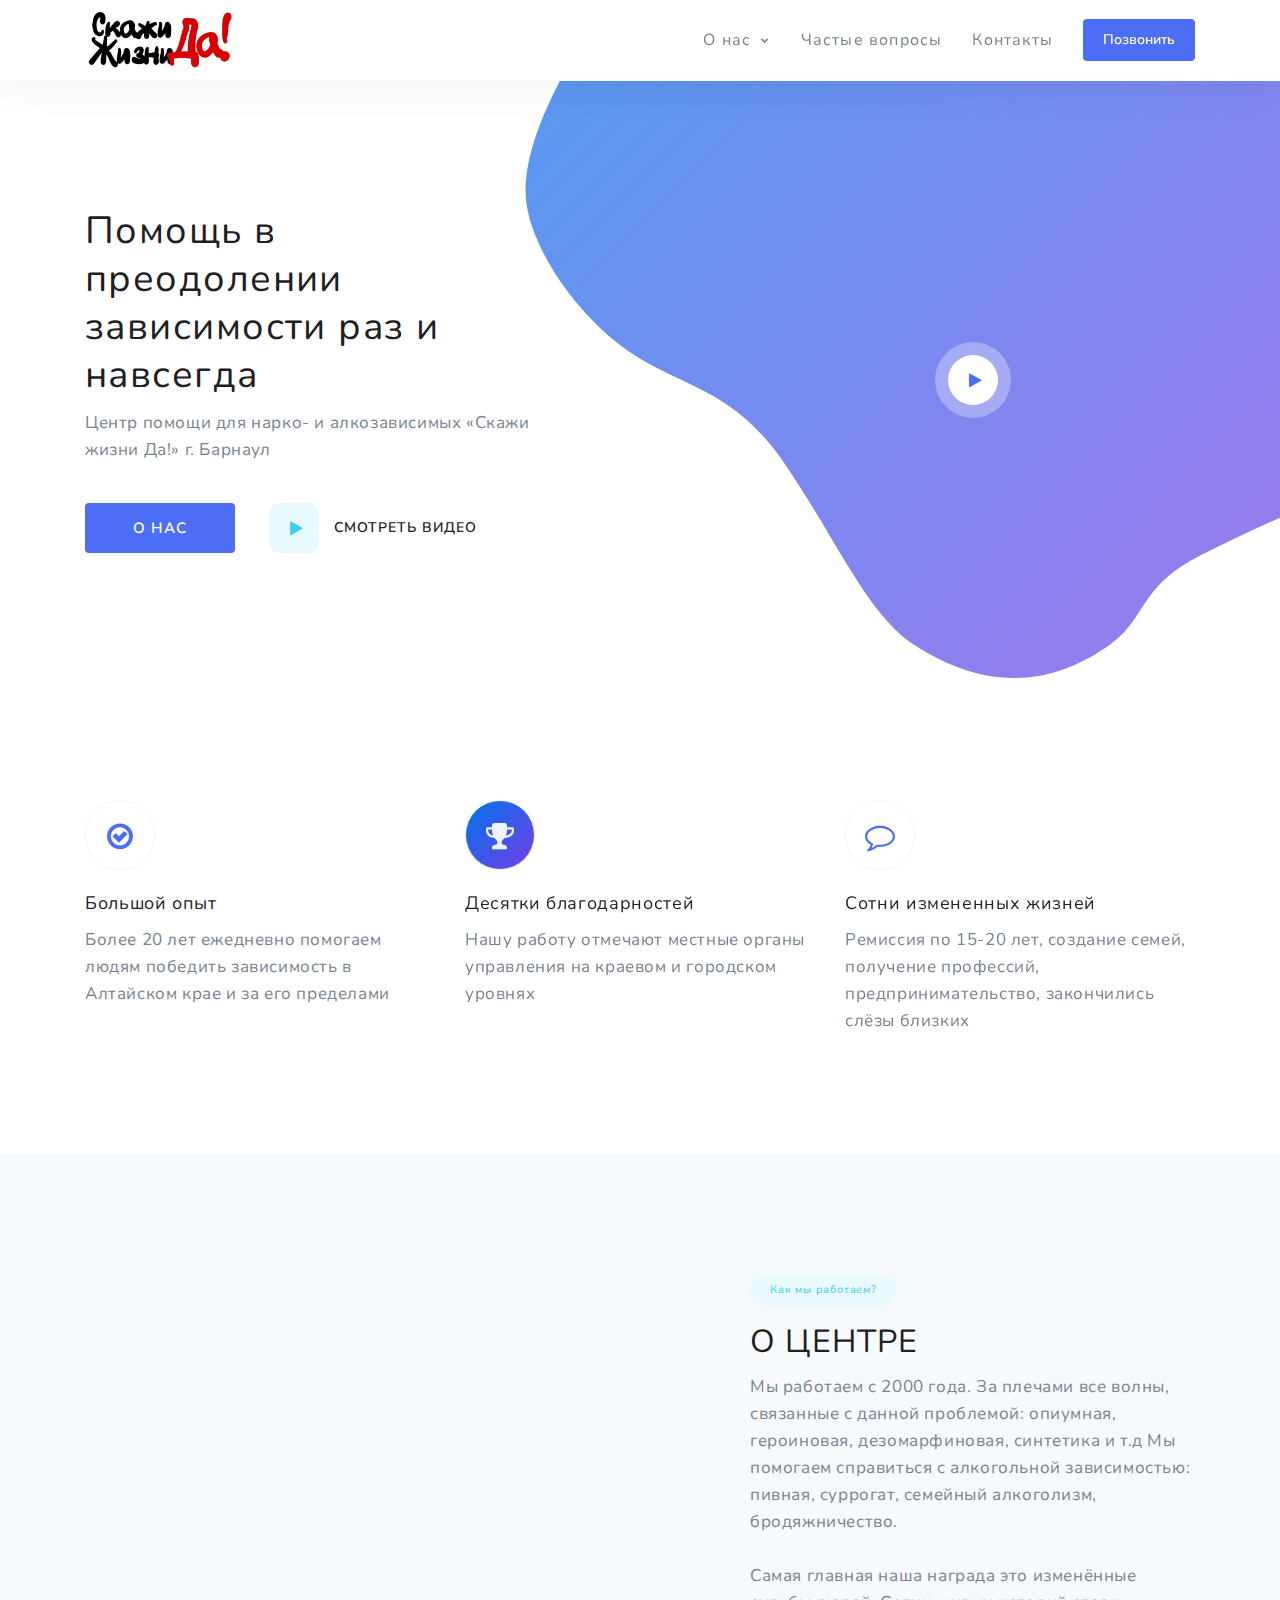
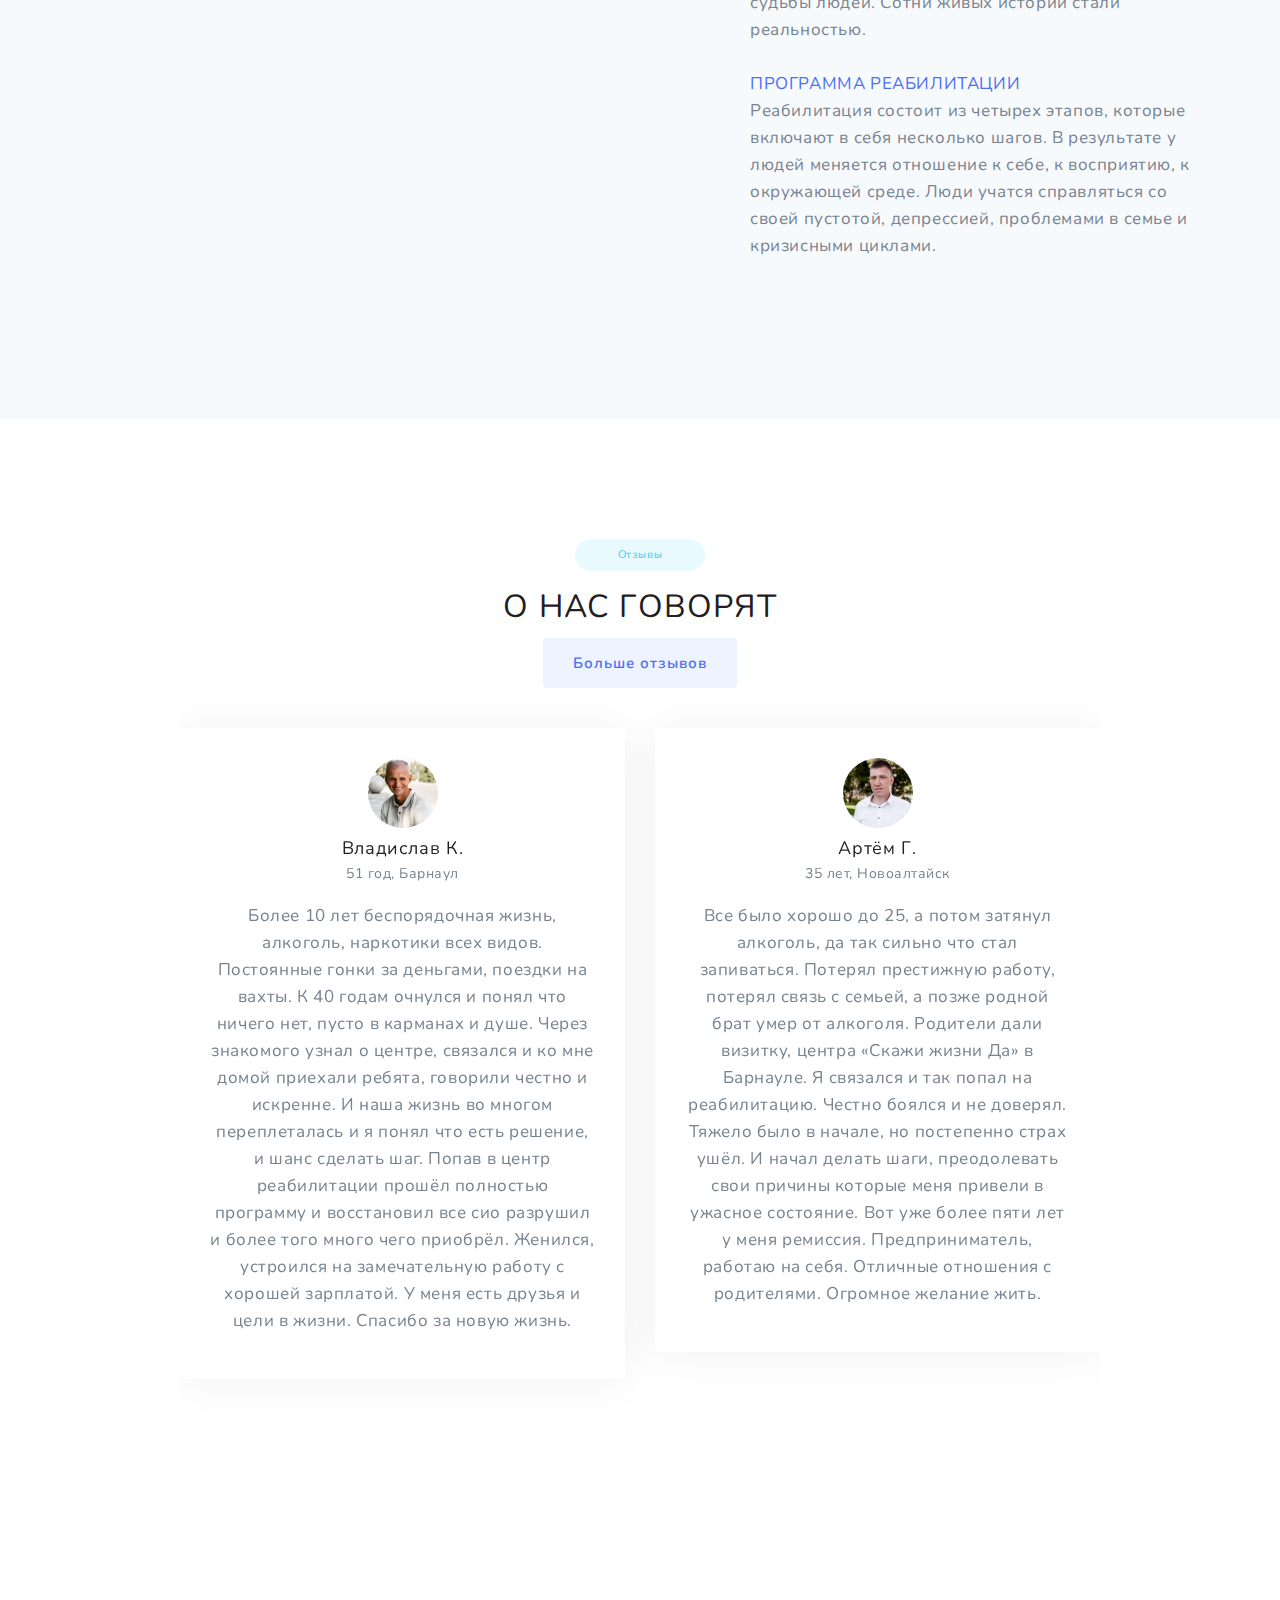
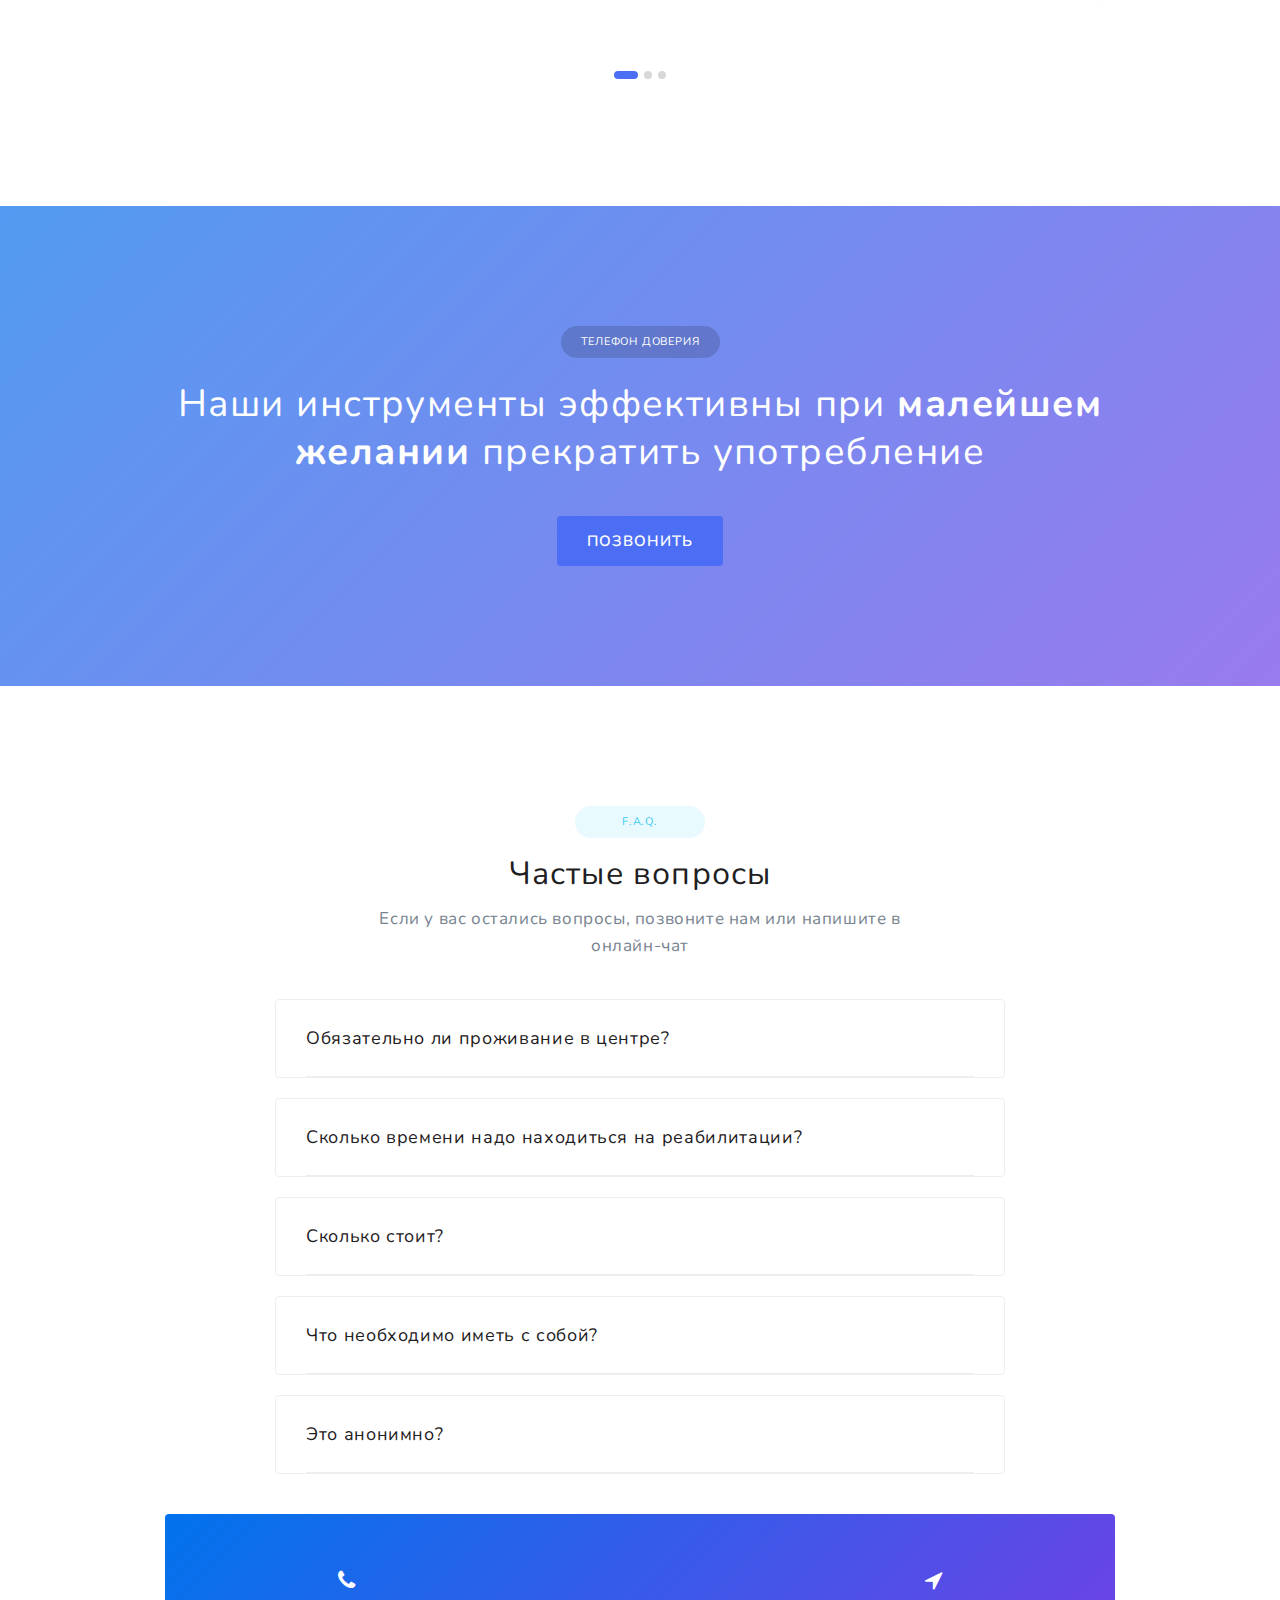
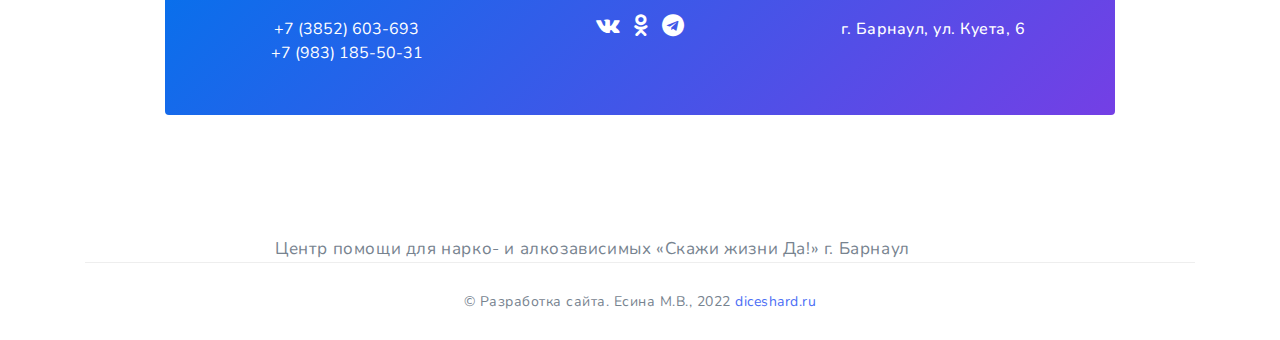
==== commit 0a665bfe: "media screen mobile logo size" ====
--- a/index.html
+++ b/index.html
@@ -44,7 +44,7 @@
 					<div class="main-nav">
 						<!-- Logo Start -->
 						<a href="/rehab22/" class="logo pull-left d-flex align-items-center" style="text-decoration: none">
-							<img src="assets/images/logo/logo.svg" alt="" width="150">
+							<img src="assets/images/logo/logo.svg" alt="" width="150" class="logo-img">
 						</a>
 						<!-- Logo End -->
 
--- a/assets/css/theme.css
+++ b/assets/css/theme.css
@@ -1422,6 +1422,9 @@
 }
 
 @media (max-width: 991px) {
+  .logo-img{
+    width: 90px;
+  }
   .cat-menu {
     text-align: center;
   }
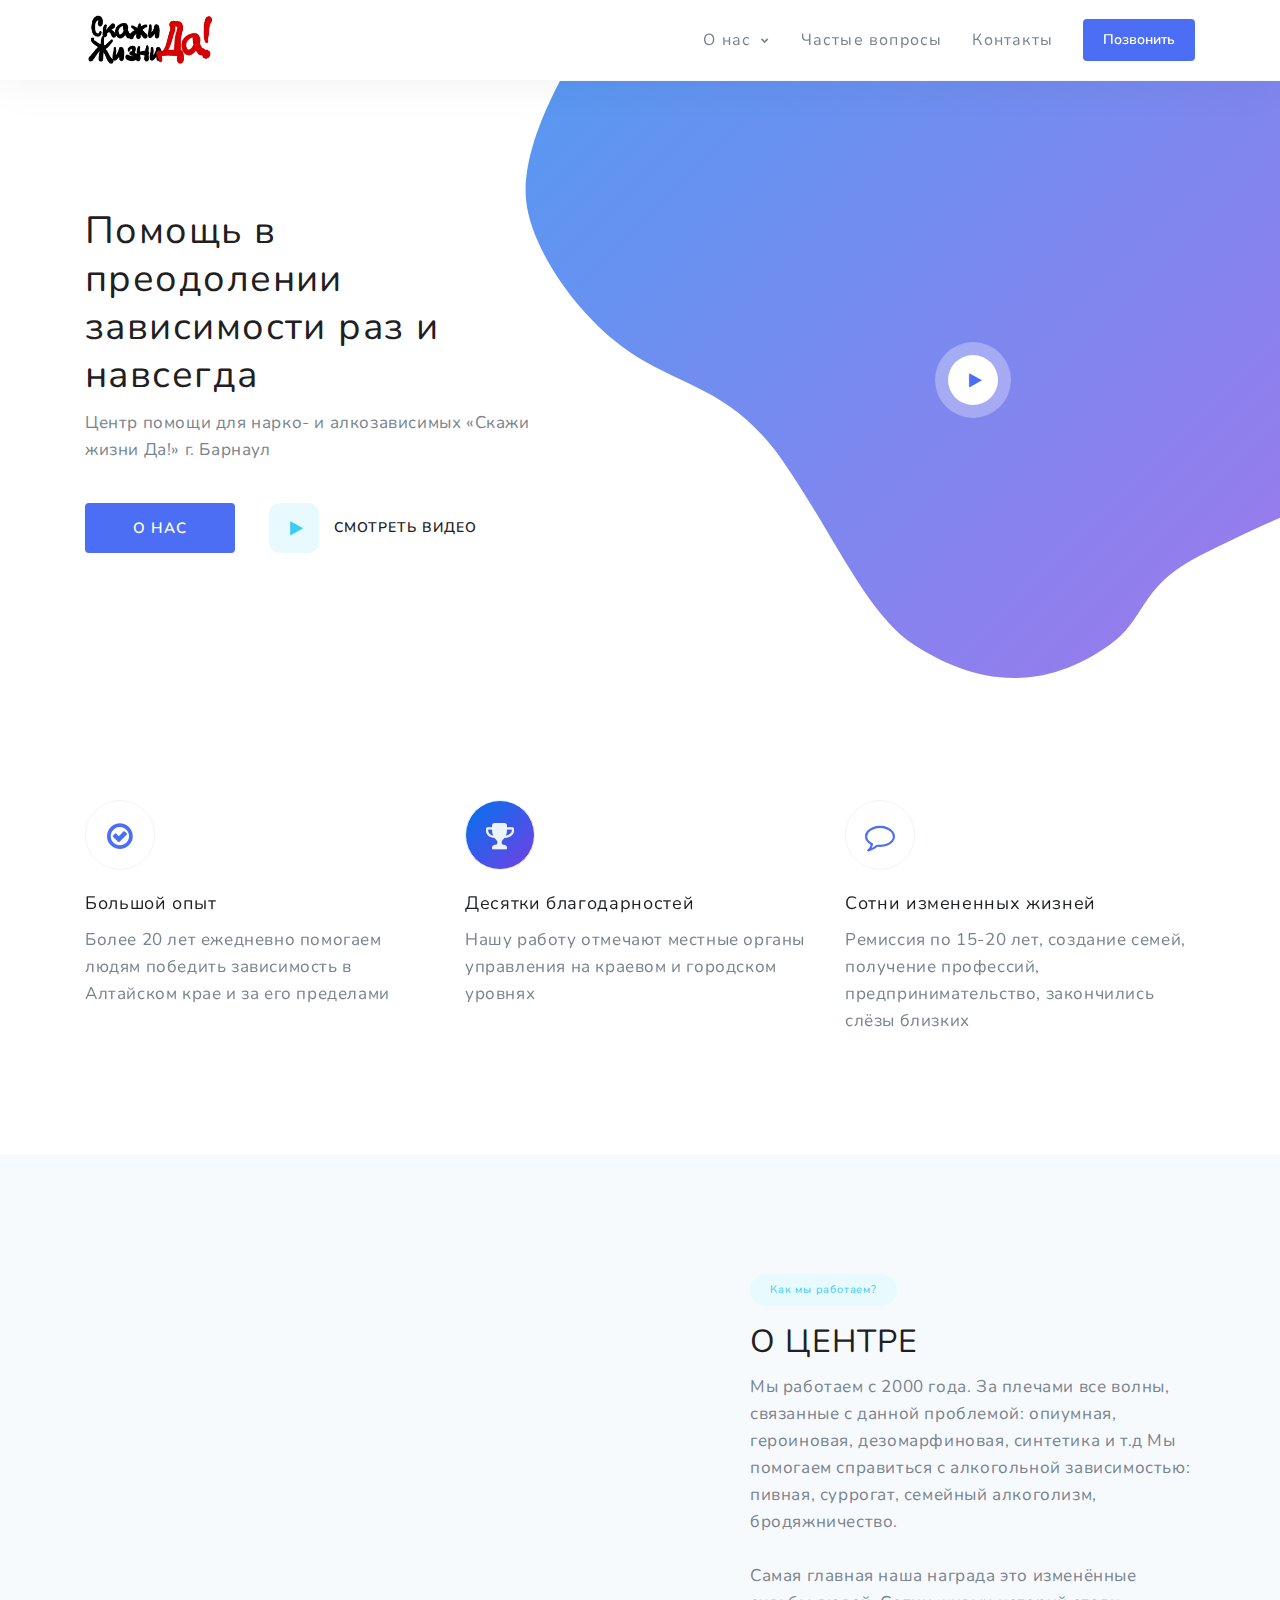
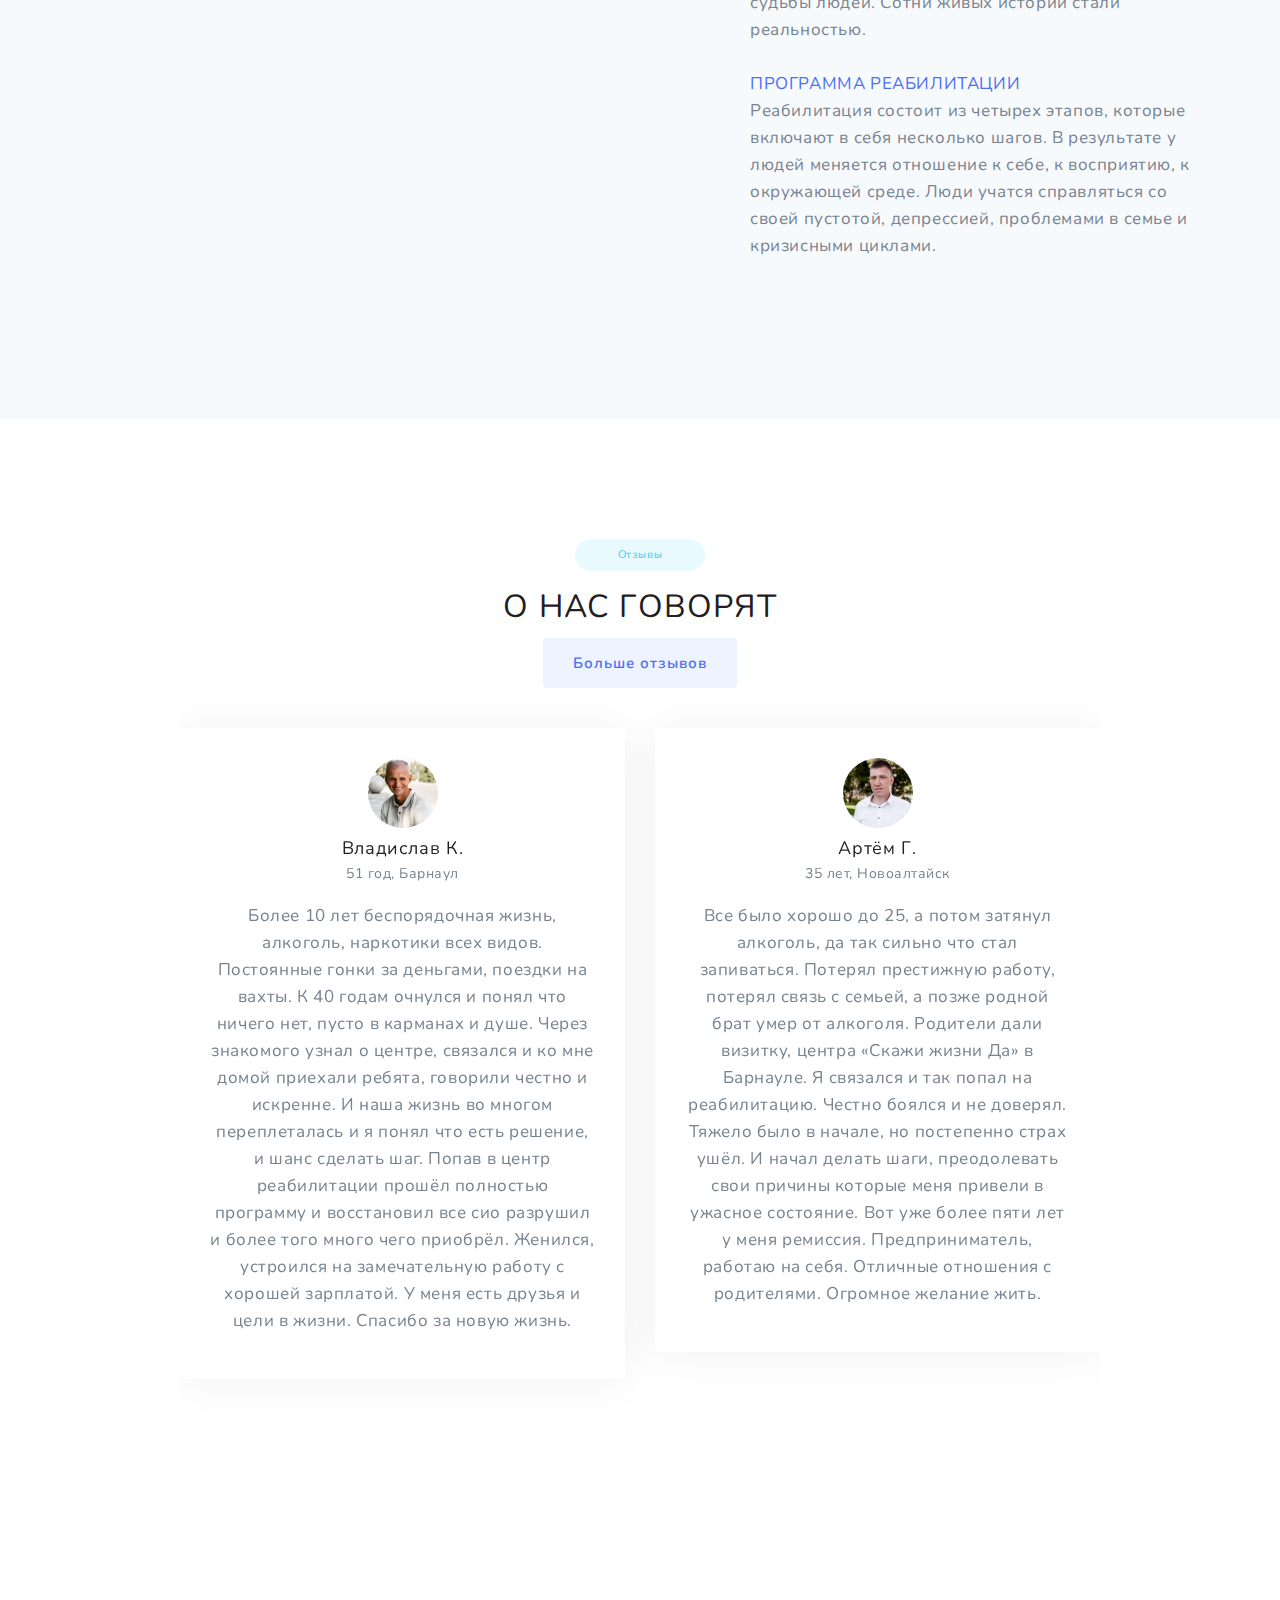
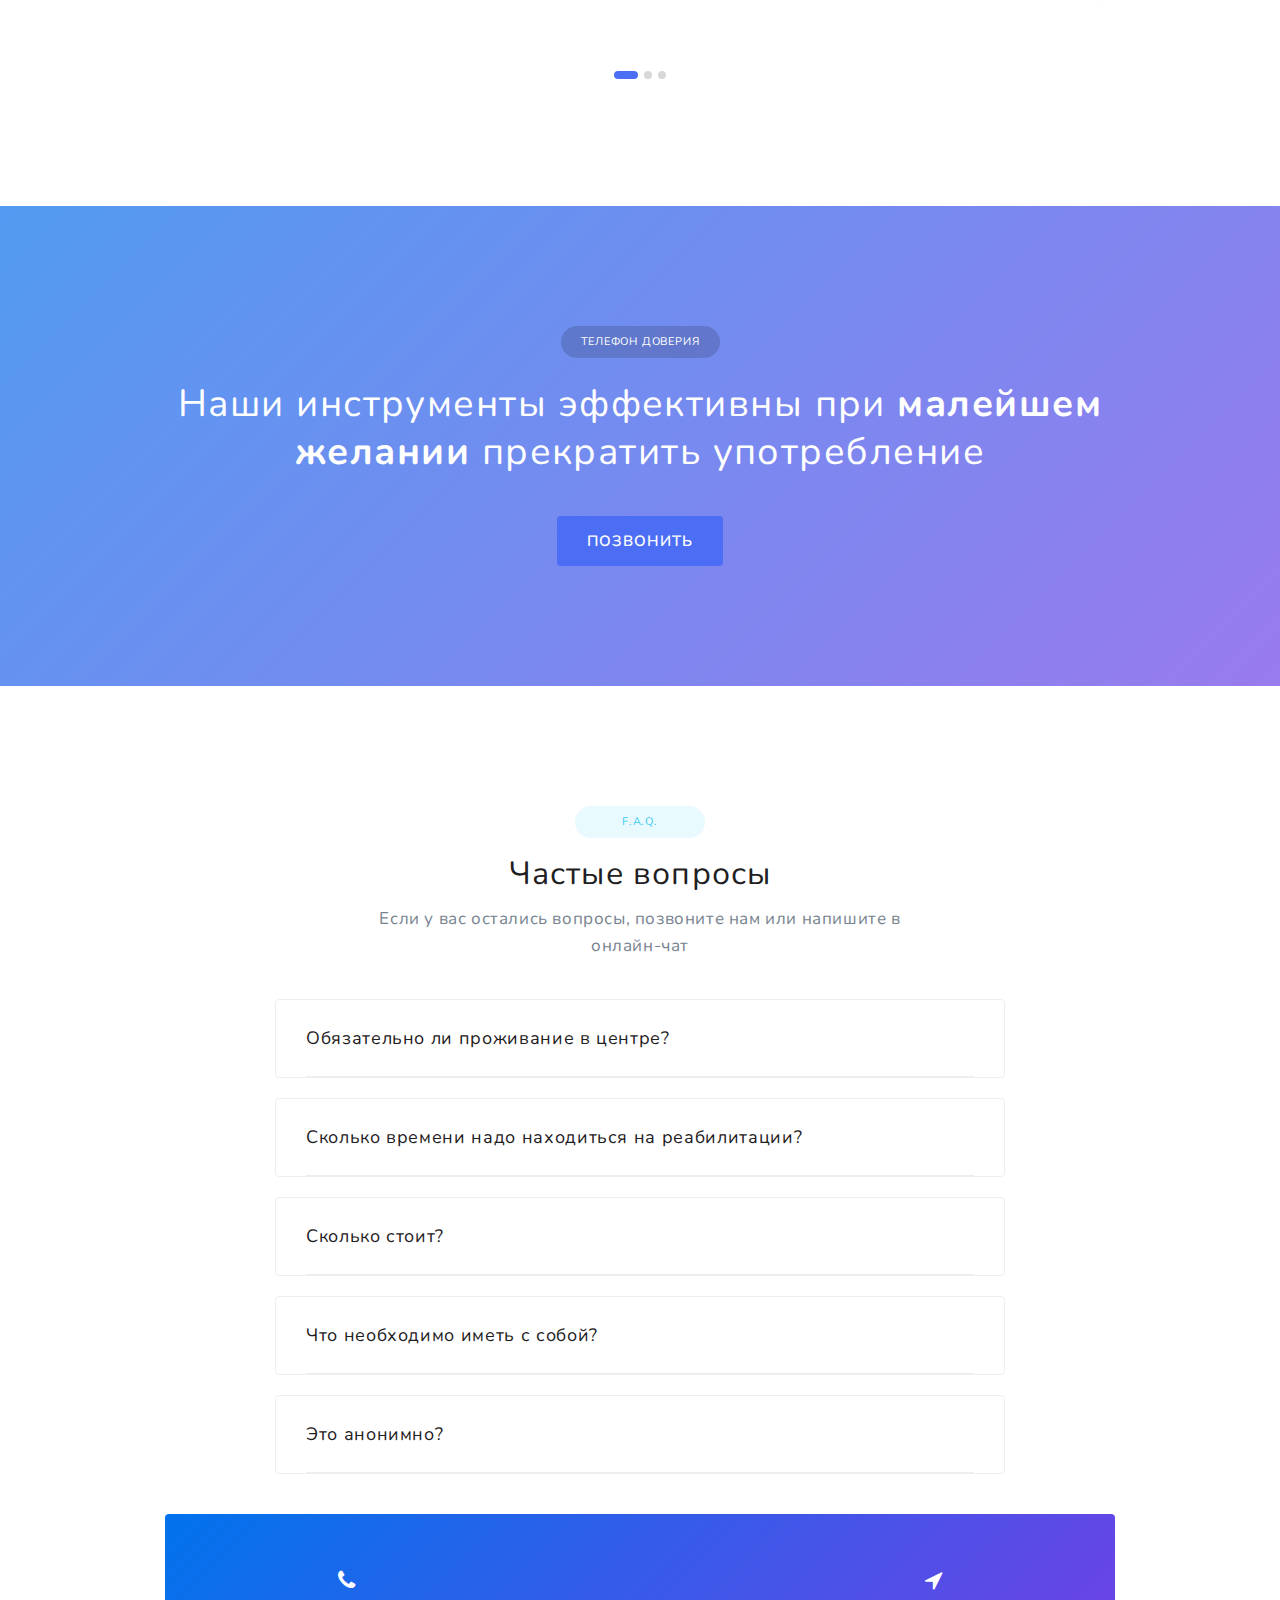
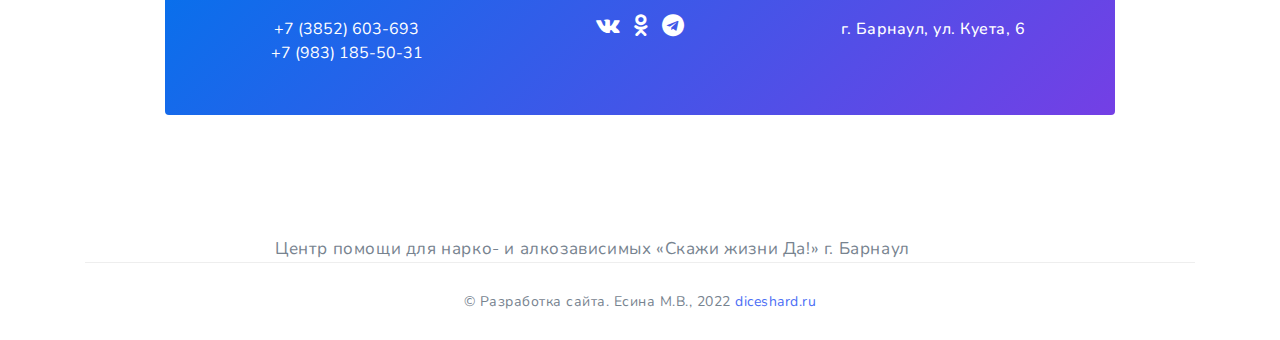
==== commit 7cbf6375: "nav links refactor" ====
--- a/index.html
+++ b/index.html
@@ -43,8 +43,8 @@
 				<div class="col-lg-12">
 					<div class="main-nav">
 						<!-- Logo Start -->
-						<a href="/rehab22/" class="logo pull-left d-flex align-items-center" style="text-decoration: none">
-							<img src="assets/images/logo/logo.svg" alt="" width="150" class="logo-img">
+						<a href="/" class="logo pull-left d-flex align-items-center" style="text-decoration: none">
+							<img src="assets/images/logo/logo.svg" alt="" width="130" class="logo-img">
 						</a>
 						<!-- Logo End -->
 
@@ -454,7 +454,7 @@
 							<span>
 								<a class="link-white-d-n f-s-14" href="https://vk.com/public214115218" target="_blank"><i class="fa fa-vk f-s-22 text-white m-b-20"></i></a>
 								<a class="link-white-d-n f-s-14" href="https://ok.ru/group/70000000063218" target="_blank"><i class="fa fa-odnoklassniki f-s-22 text-white mx-2"></i></a>
-								<a class="link-white-d-n f-s-14" href="/" target="_blank"><i class="fa fa-telegram f-s-22 text-white m-b-20"></i></a>
+								<a class="link-white-d-n f-s-14" href="https://t.me/VadimBlago" target="_blank"><i class="fa fa-telegram f-s-22 text-white m-b-20"></i></a>
 							</span>
 						</div>
 						<div class="col-lg-4 sm-m-b-30">
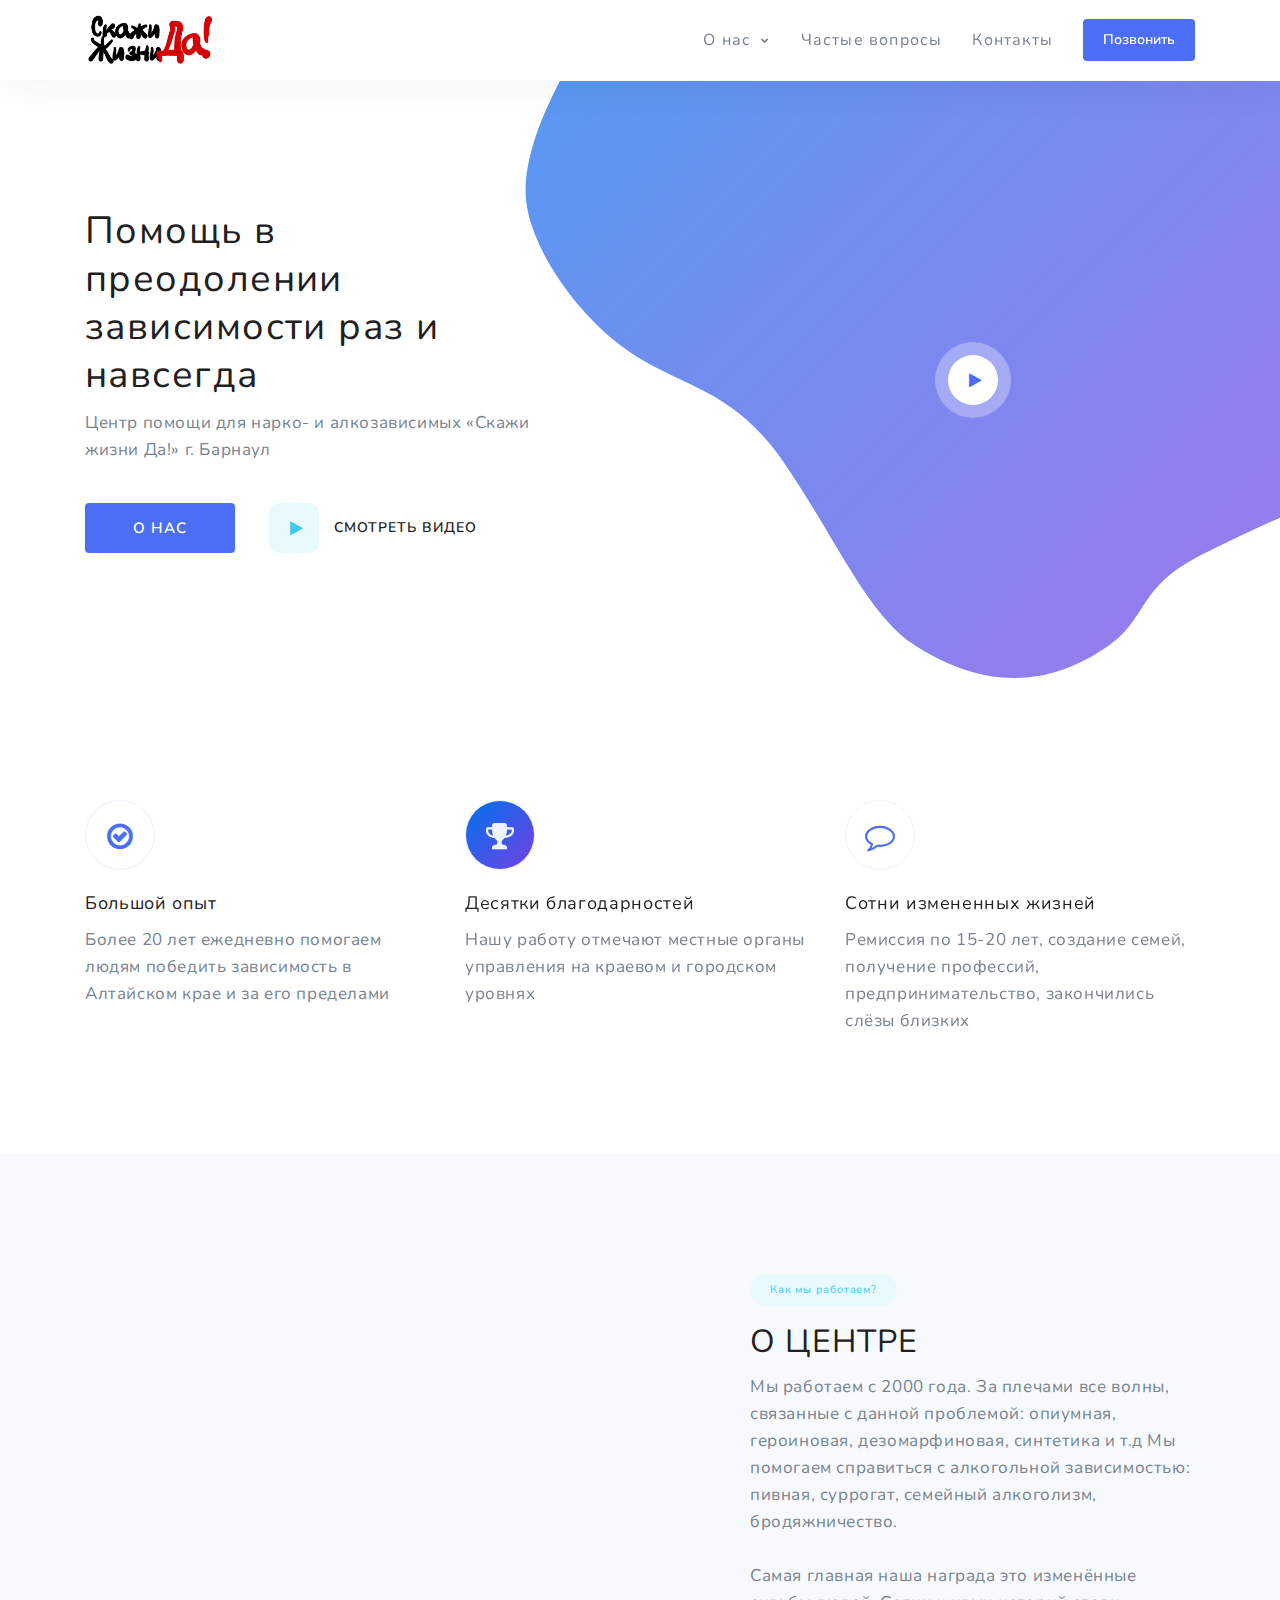
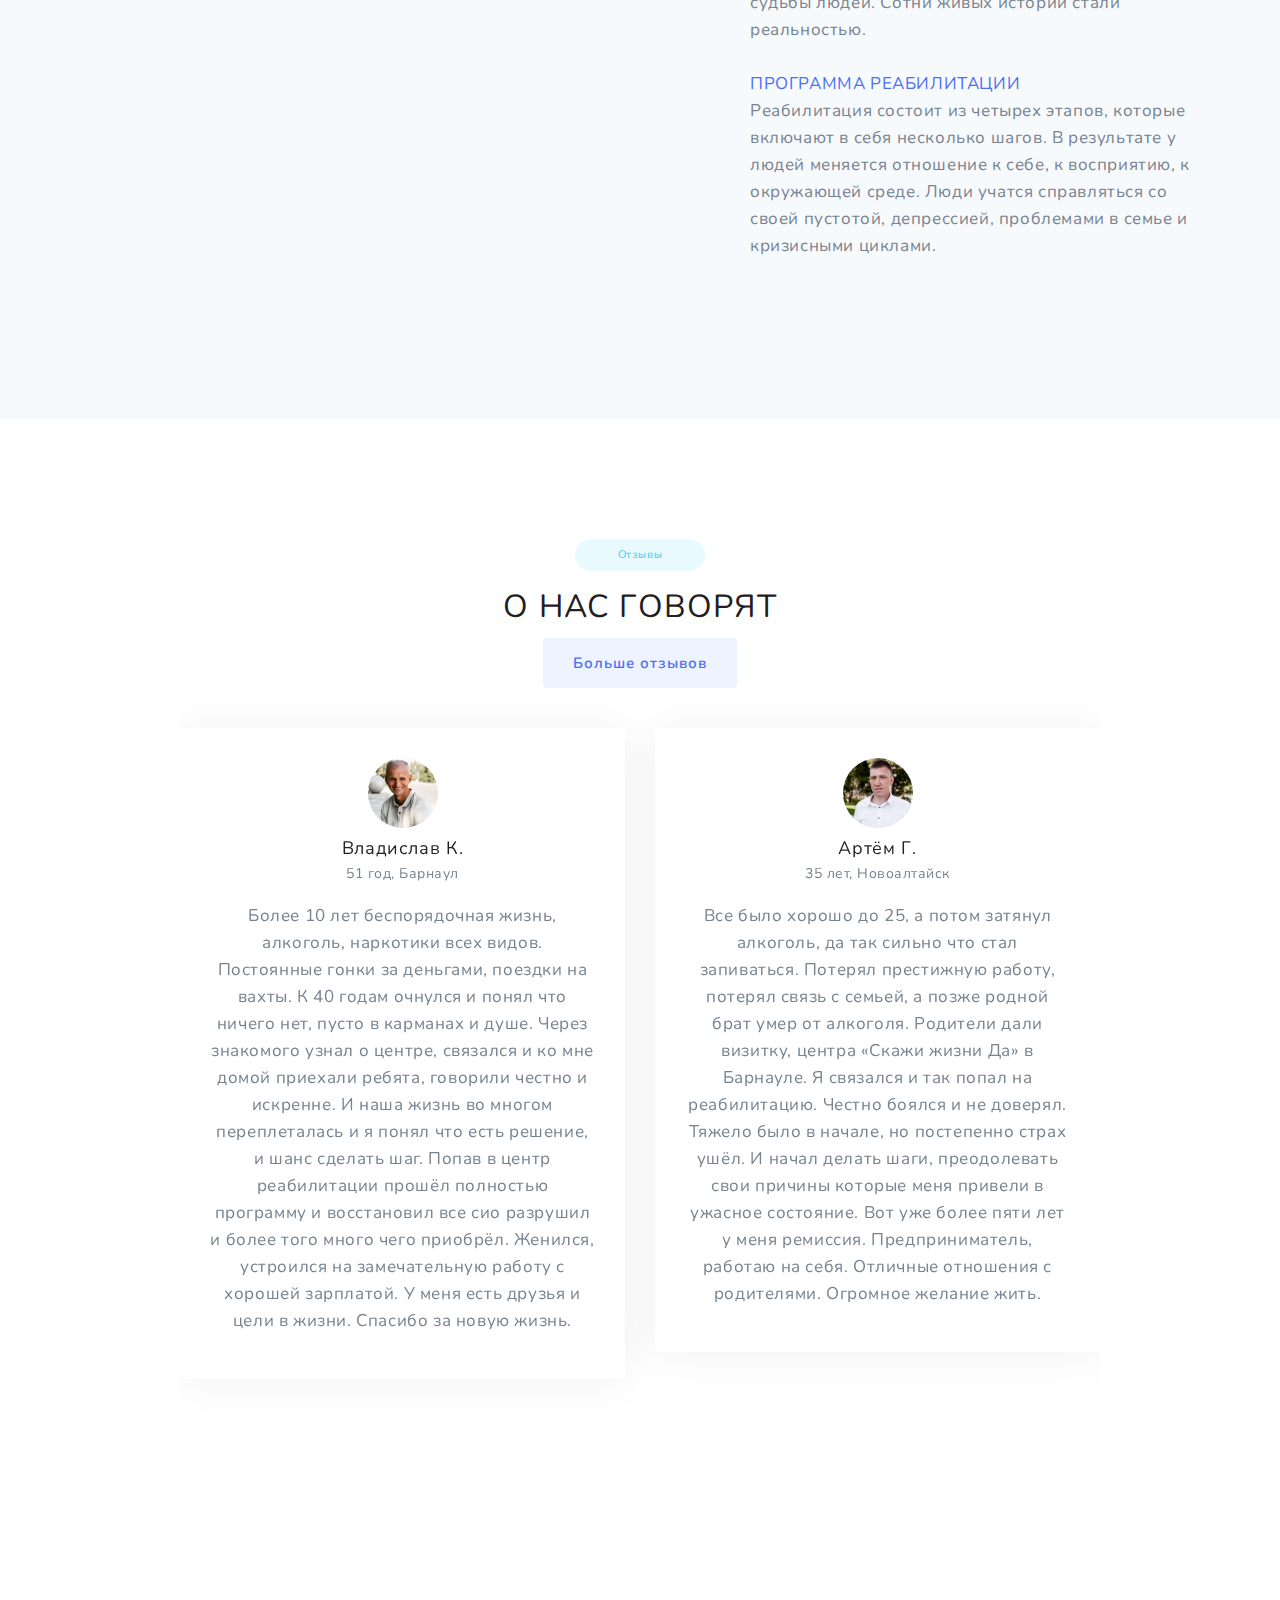
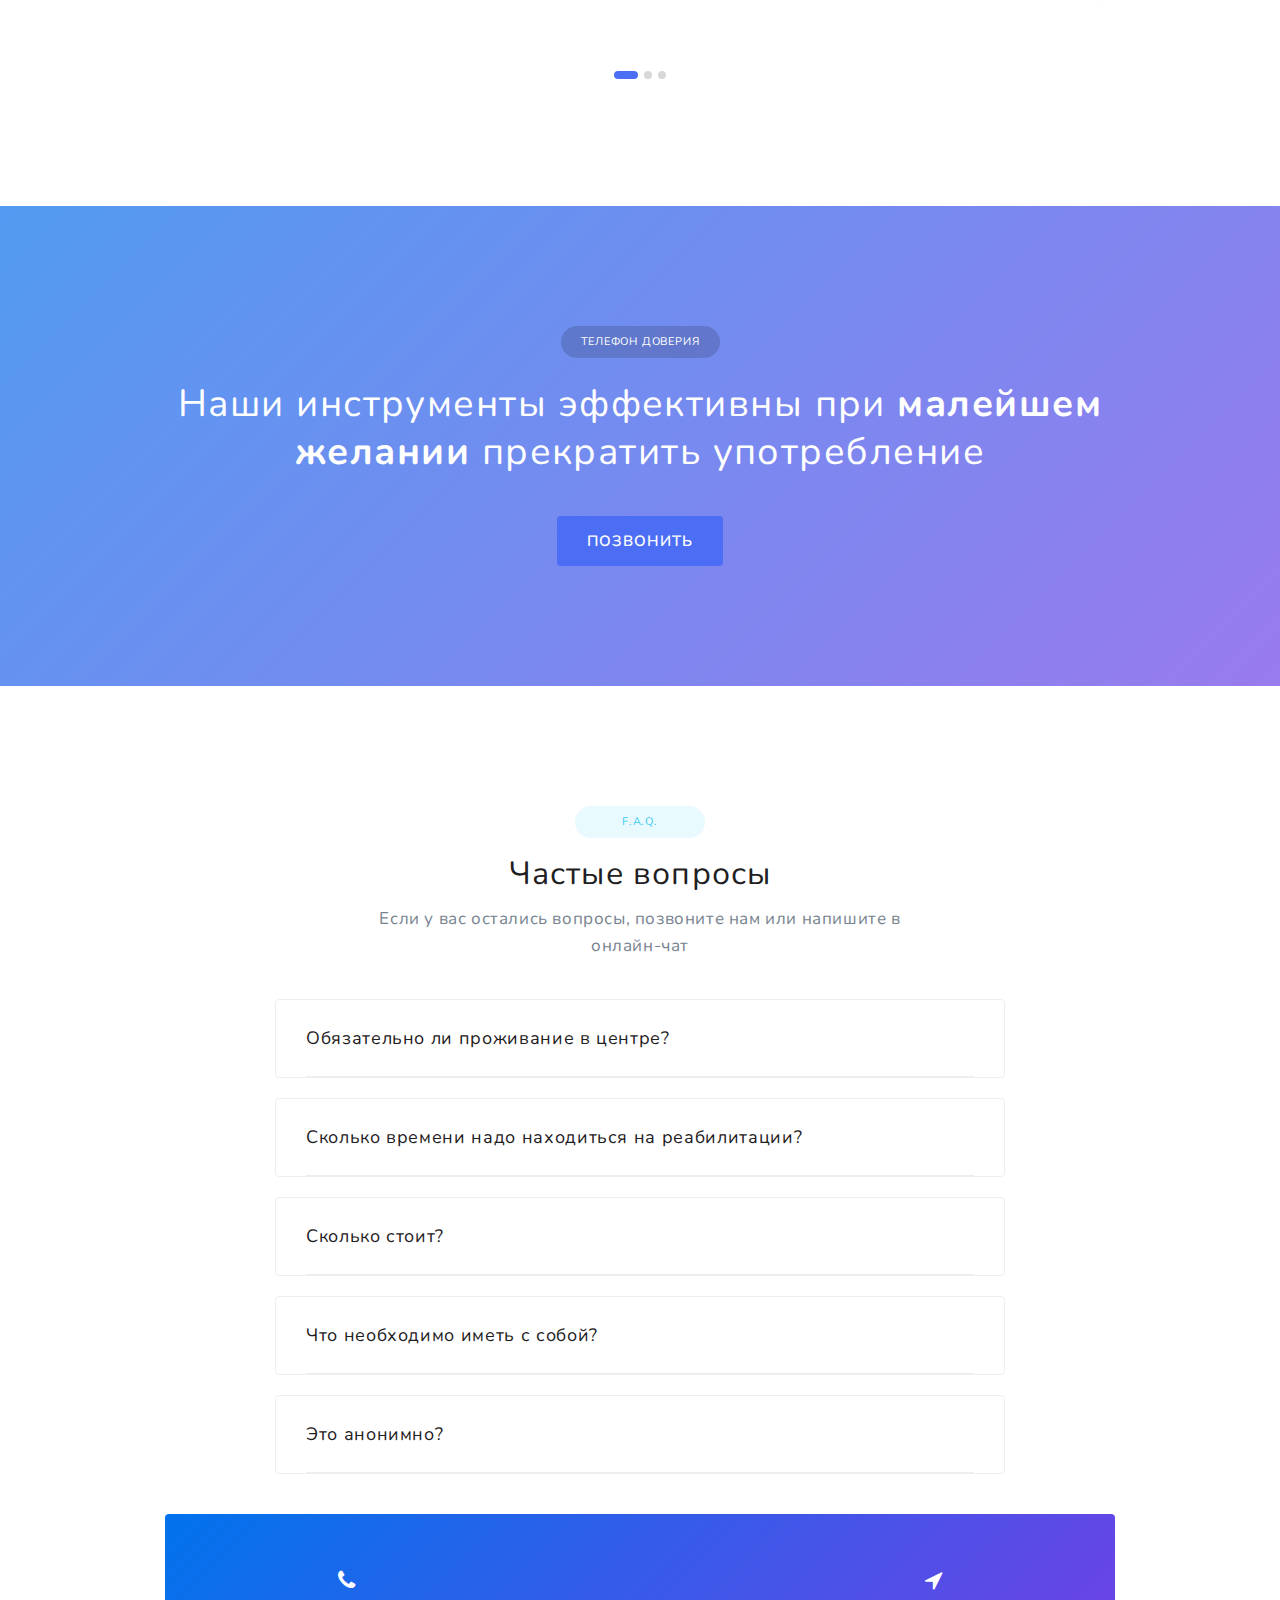
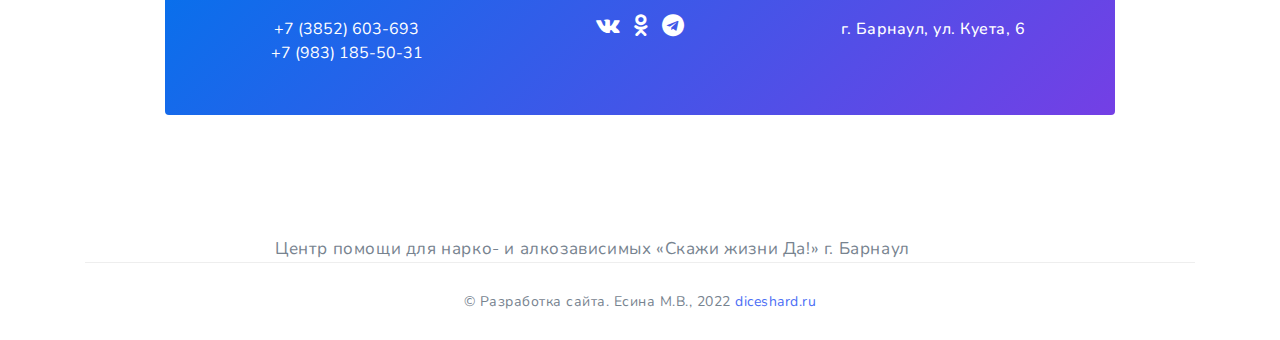
==== commit e365db14: "indexing" ====
--- a/index.html
+++ b/index.html
@@ -22,6 +22,27 @@
 	<!-- Custom CSS -->
 	<link href="assets/css/theme.css" rel="stylesheet" type="text/css">
 	<link rel="stylesheet" href="assets/font-awesome/css/font-awesome.css">
+
+<!-- Yandex.Metrika counter -->
+<script type="text/javascript" >
+   (function(m,e,t,r,i,k,a){m[i]=m[i]||function(){(m[i].a=m[i].a||[]).push(arguments)};
+   m[i].l=1*new Date();k=e.createElement(t),a=e.getElementsByTagName(t)[0],k.async=1,k.src=r,a.parentNode.insertBefore(k,a)})
+   (window, document, "script", "https://mc.yandex.ru/metrika/tag.js", "ym");
+
+   ym(89808483, "init", {
+        clickmap:true,
+        trackLinks:true,
+        accurateTrackBounce:true,
+        webvisor:true
+   });
+</script>
+<noscript><div><img src="https://mc.yandex.ru/watch/89808483" style="position:absolute; left:-9999px;" alt="" /></div></noscript>
+<!-- /Yandex.Metrika counter -->
+
+	<meta name="yandex-verification" content="69af755bdc505130" />
+	<meta name='wmail-verification' content='3127f75cfb8e3200f8960efeb0a1d791' />
+	<meta name="google-site-verification" content="ciTFraNgymQq79jHUOJ_GLq-bGy5_kTM2StdincbMew" />
+
 </head>
 <body>
 
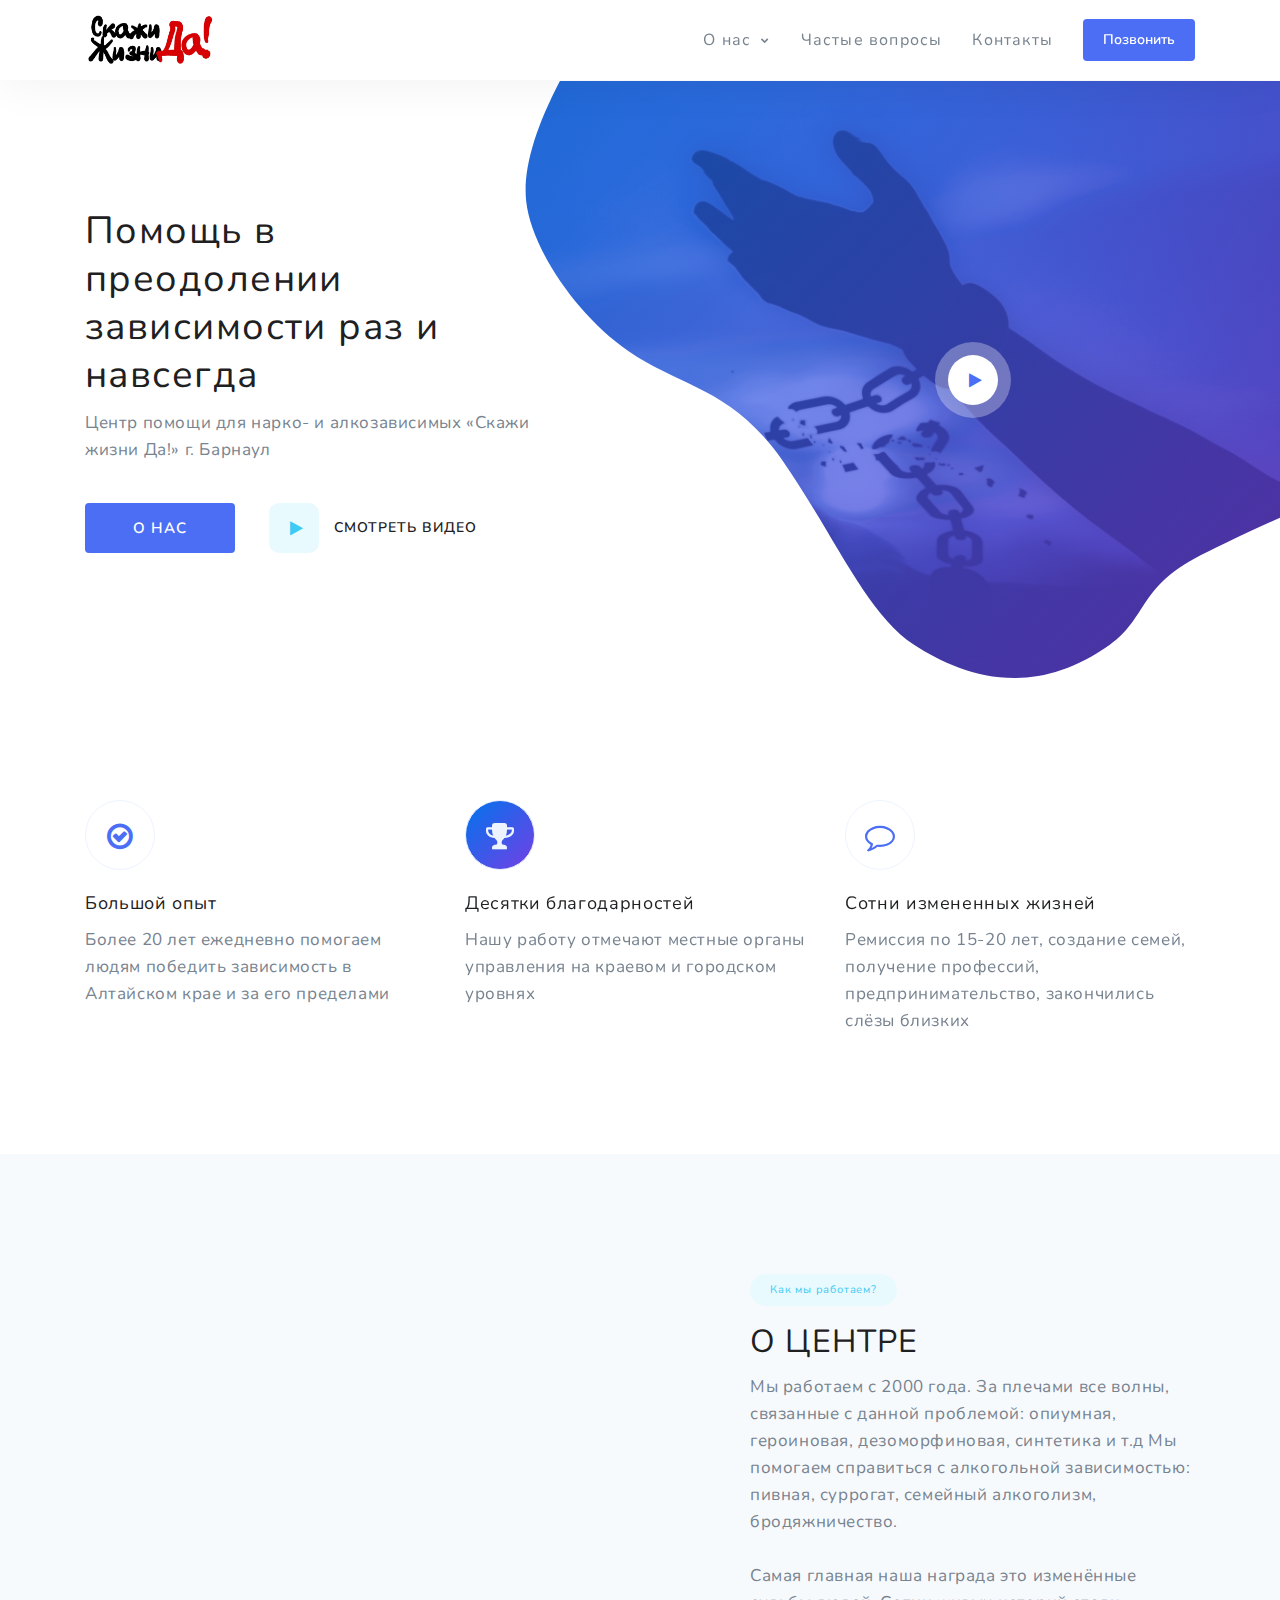
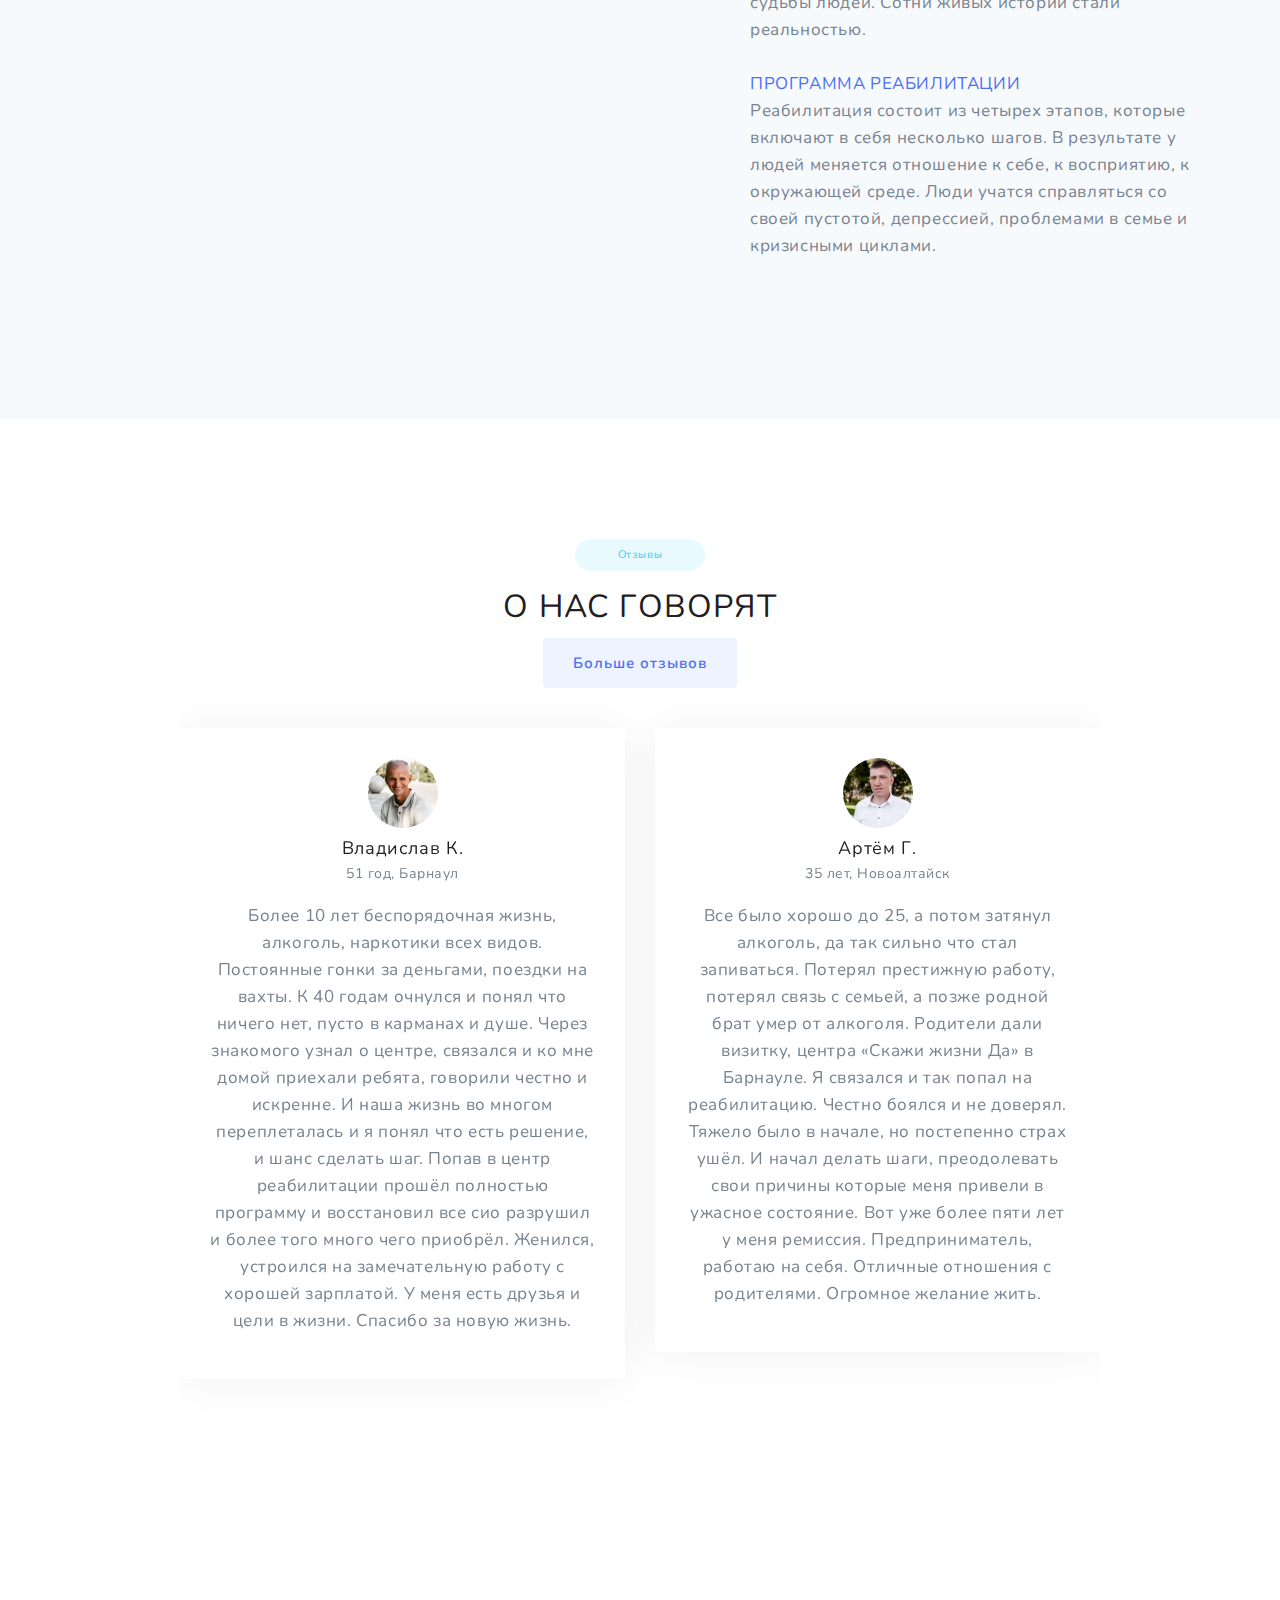
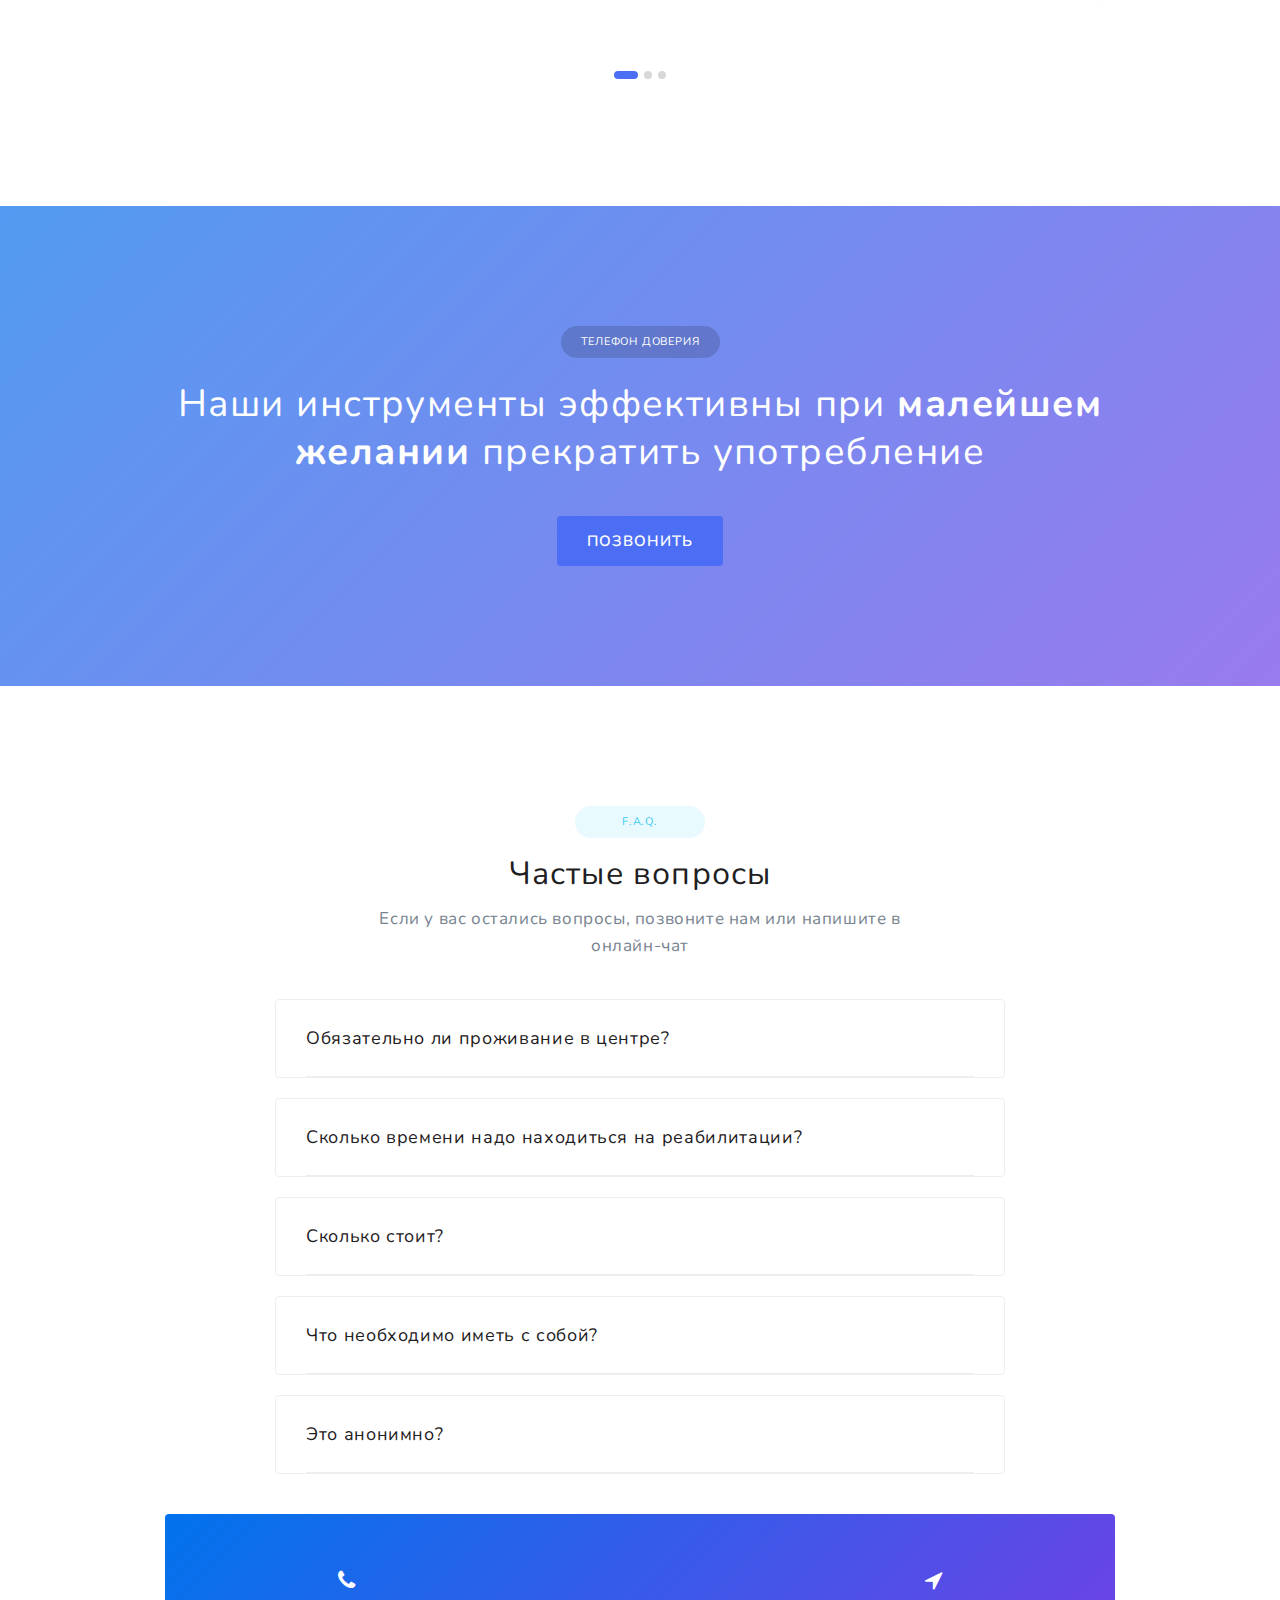
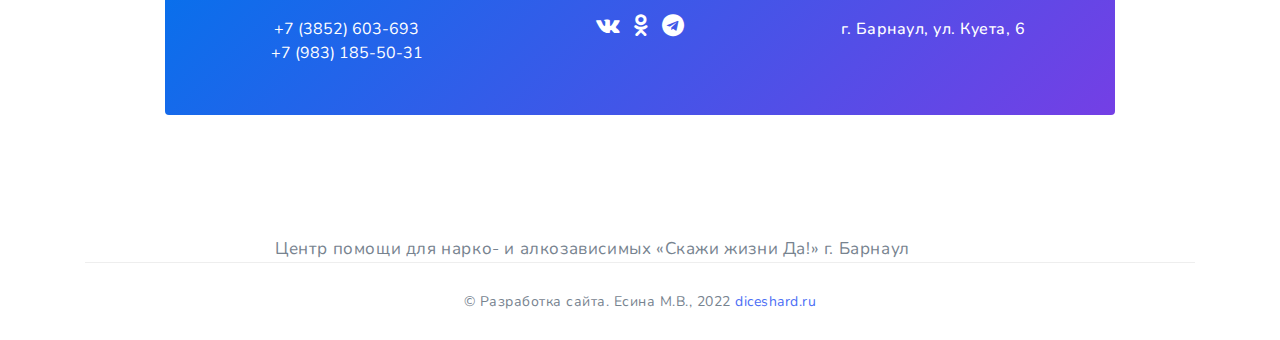
==== commit d169a570: "Update index.html" ====
--- a/index.html
+++ b/index.html
@@ -143,7 +143,7 @@
 	<section class="welcome-overlay d-flex align-items-center m-t-80">
 		<div class="background">
 			<div class="bg-image imgfix overlay-gradient opacity-70">
-				<img src="assets/images/photos/2.png" alt="">
+				<img src="assets/images/photos/2.jpg" alt="">
 			</div>
 			<div class="bg-1">
 				<img src="assets/images/welcome/1.svg" alt="">
@@ -251,7 +251,7 @@
 					<div class="header-badge m-b-15">Как мы работаем?</div>
 					<h2 class="m-b-10 text-uppercase">О центре</h2>
 					<p class="m-b-40">Мы работаем с 2000 года.
-За плечами все волны, связанные с данной проблемой: опиумная, героиновая, дезомарфиновая, синтетика и т.д
+За плечами все волны, связанные с данной проблемой: опиумная, героиновая, дезоморфиновая, синтетика и т.д
 Мы помогаем справиться с алкогольной зависимостью: пивная, суррогат, семейный алкоголизм, бродяжничество.
 						<br><br>
 Самая главная наша награда это изменённые судьбы людей. Сотни живых историй стали реальностью.
@@ -348,7 +348,7 @@
 
 
 	<!-- Parallax Start -->
-	<section class="parallax overlay-gradient opacity-70" data-image-src="assets/images/photos/5.png">
+	<section class="parallax overlay-gradient opacity-70" data-image-src="assets/images/photos/5.jpg">
 		<div class="content">
 			<div class="container">
 				<div class="row text-center">
@@ -535,4 +535,4 @@
 	<!-- Global Init -->
 	<script src="assets/js/global.js"></script>
 </body>
-</html>+</html>
